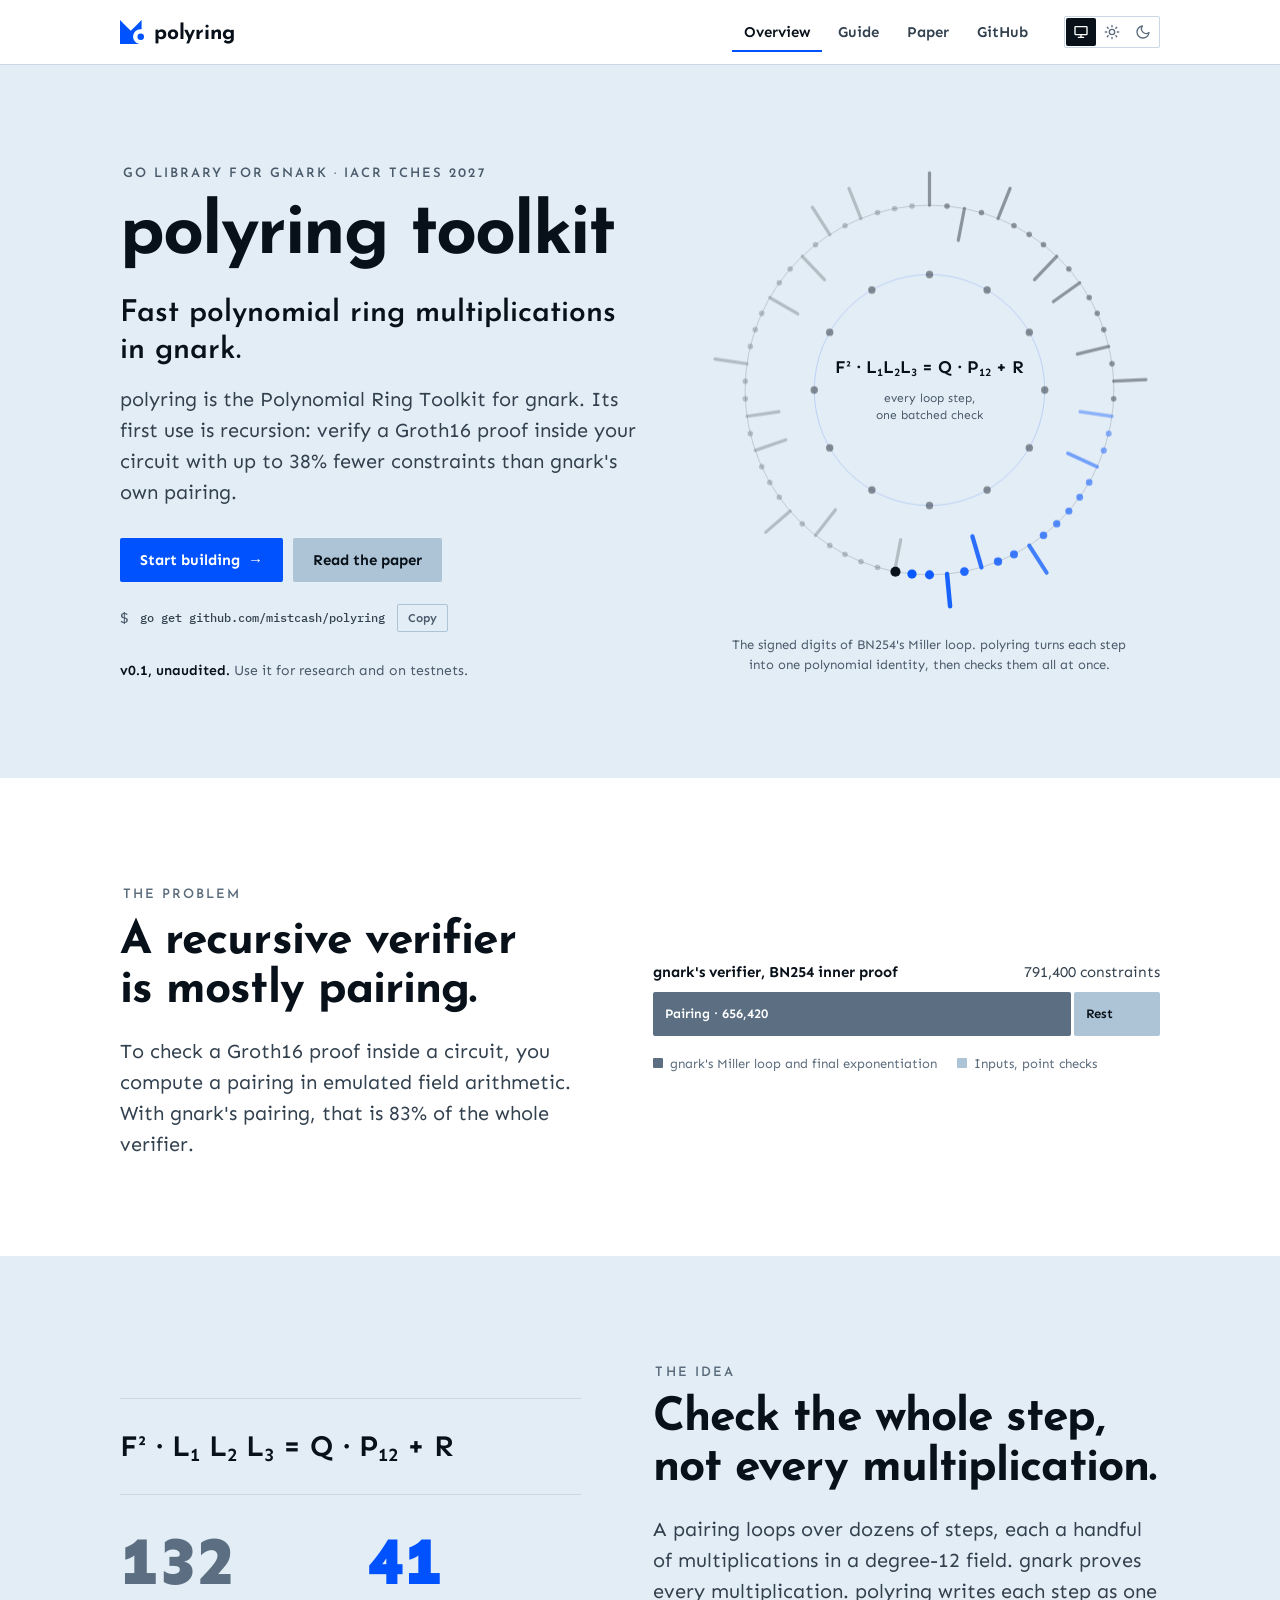
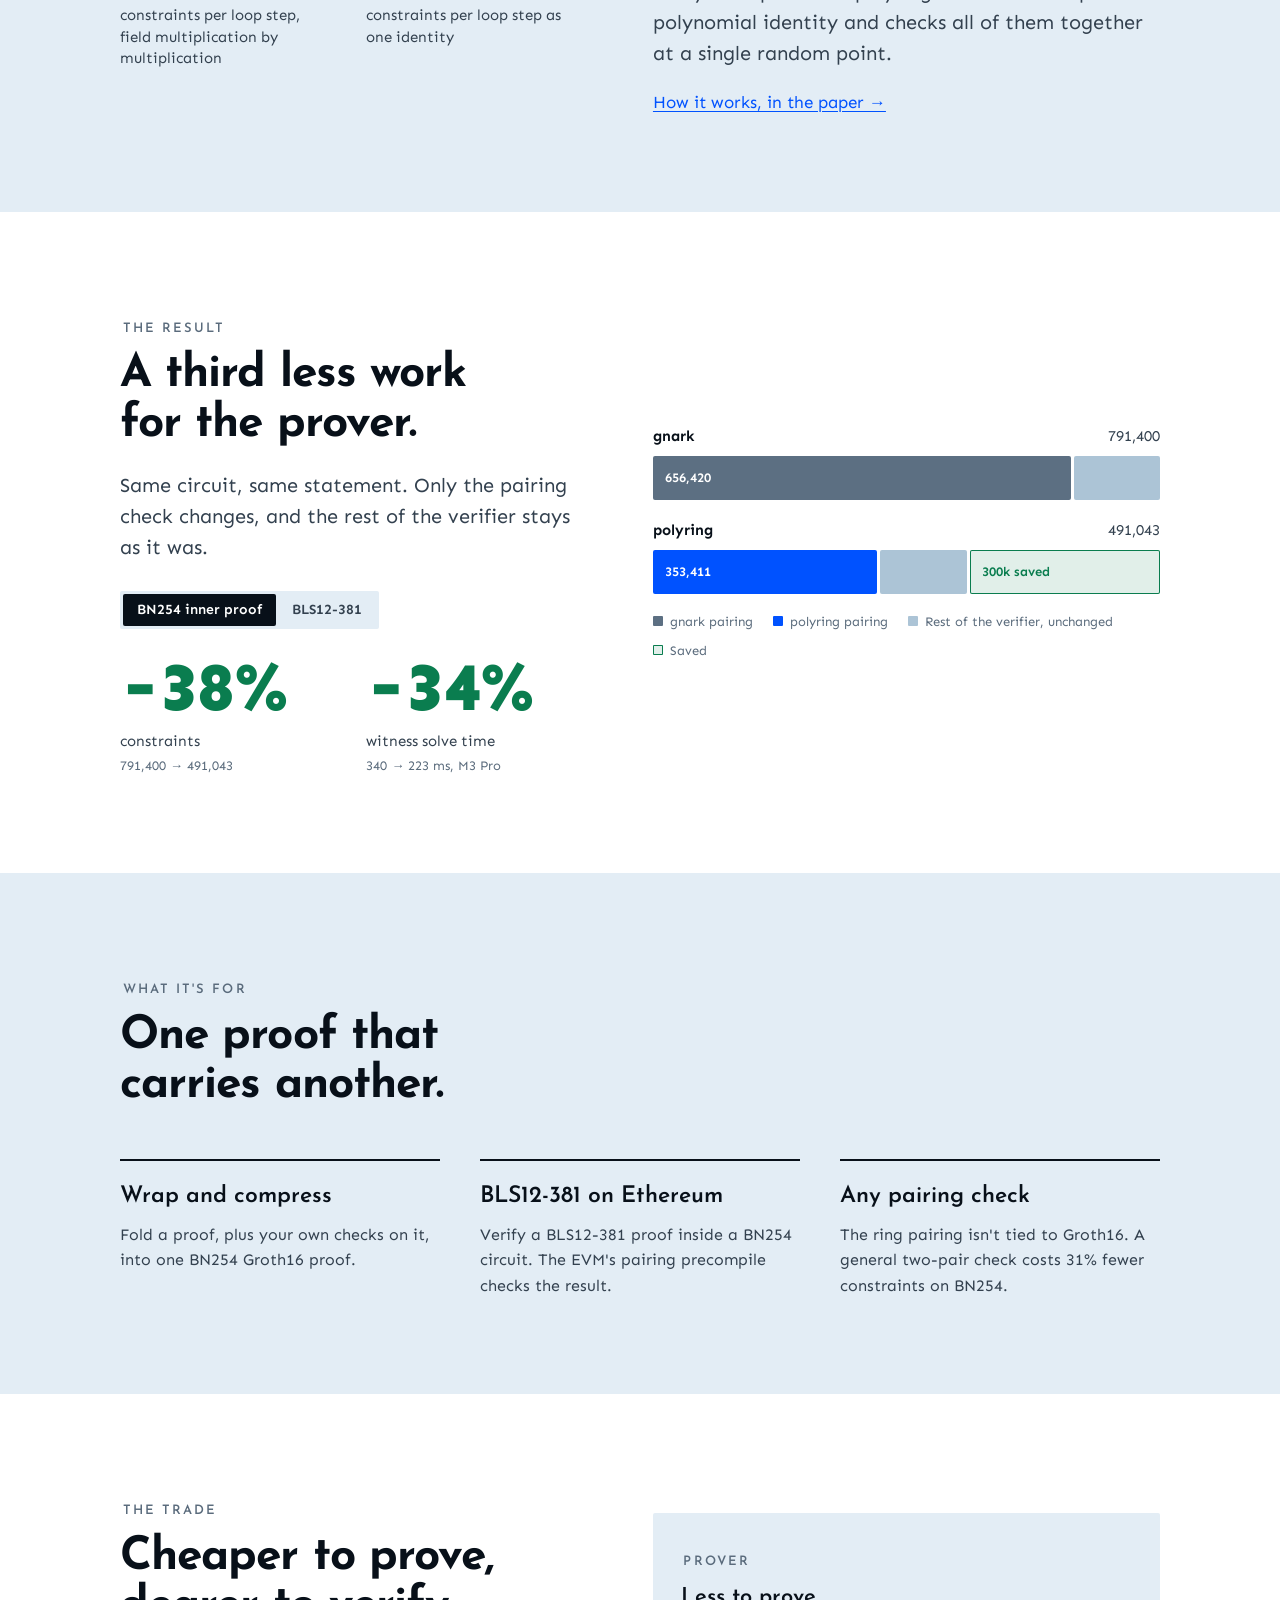
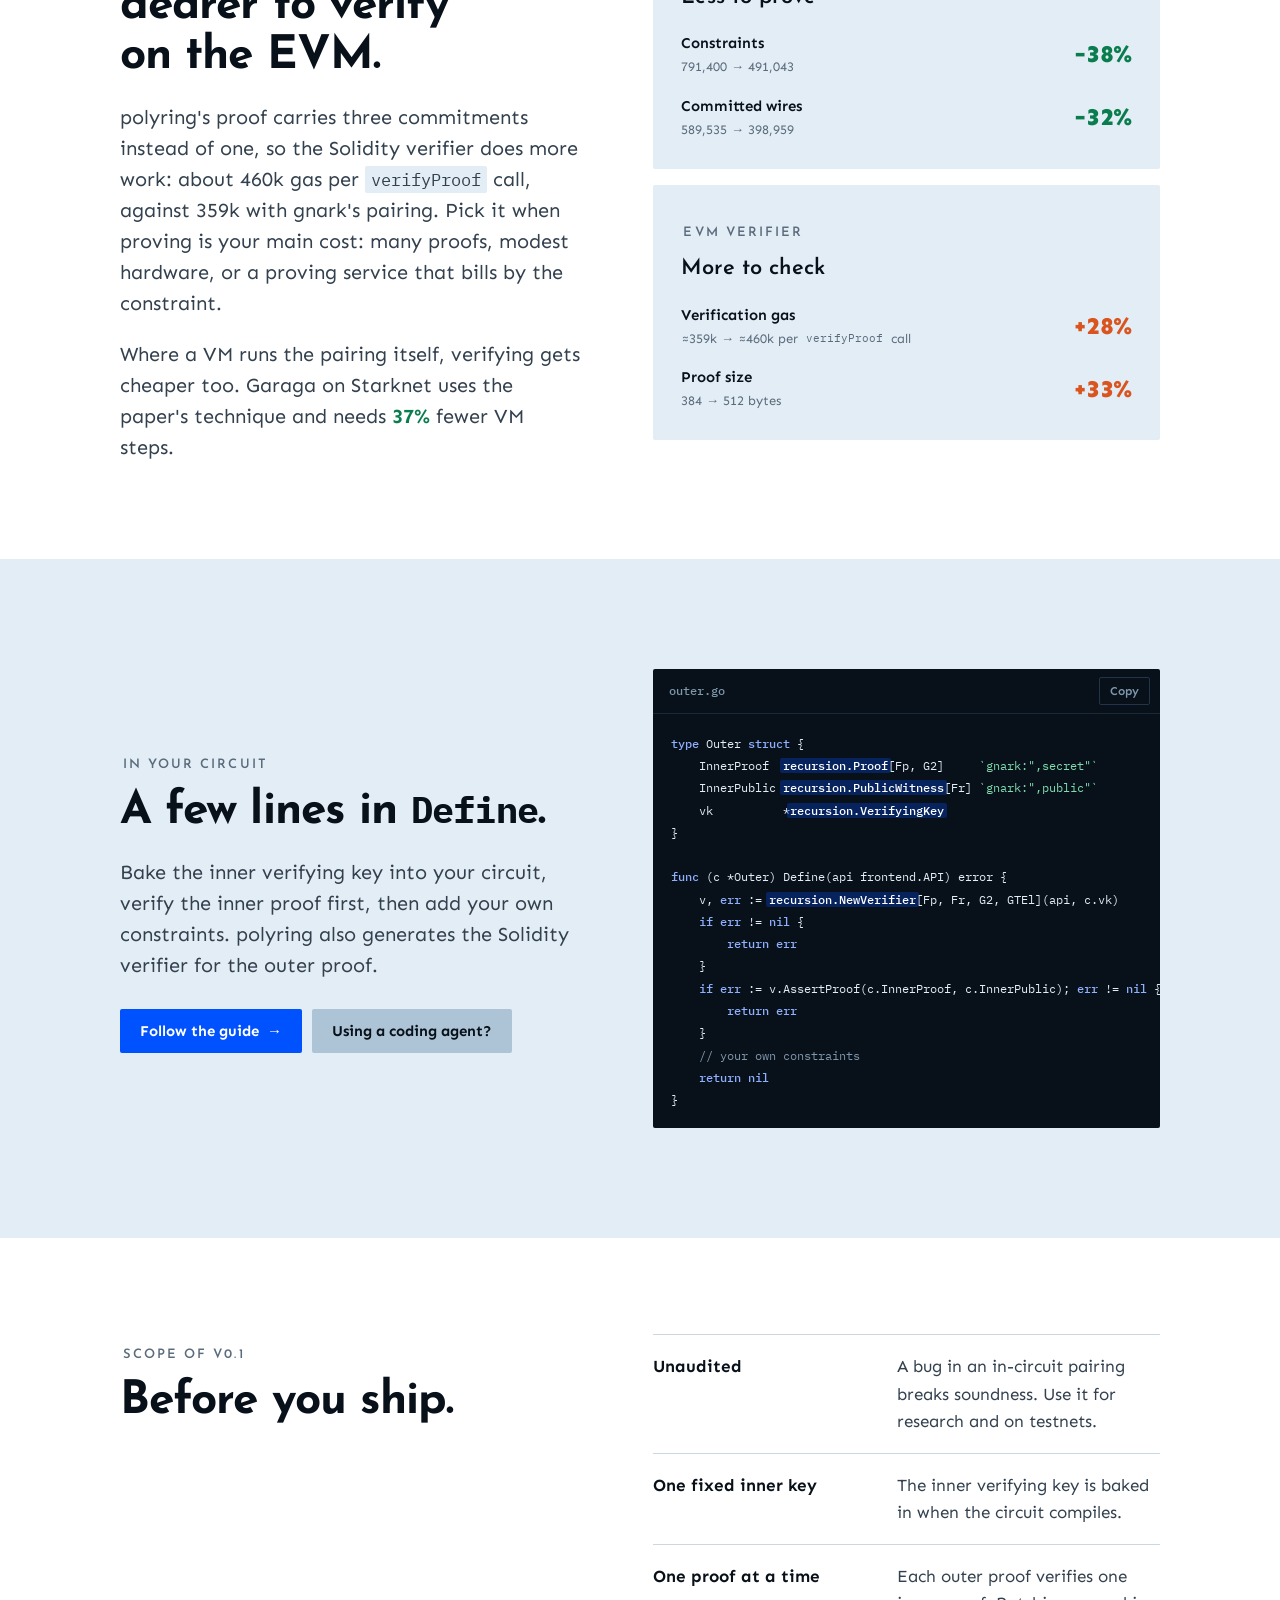
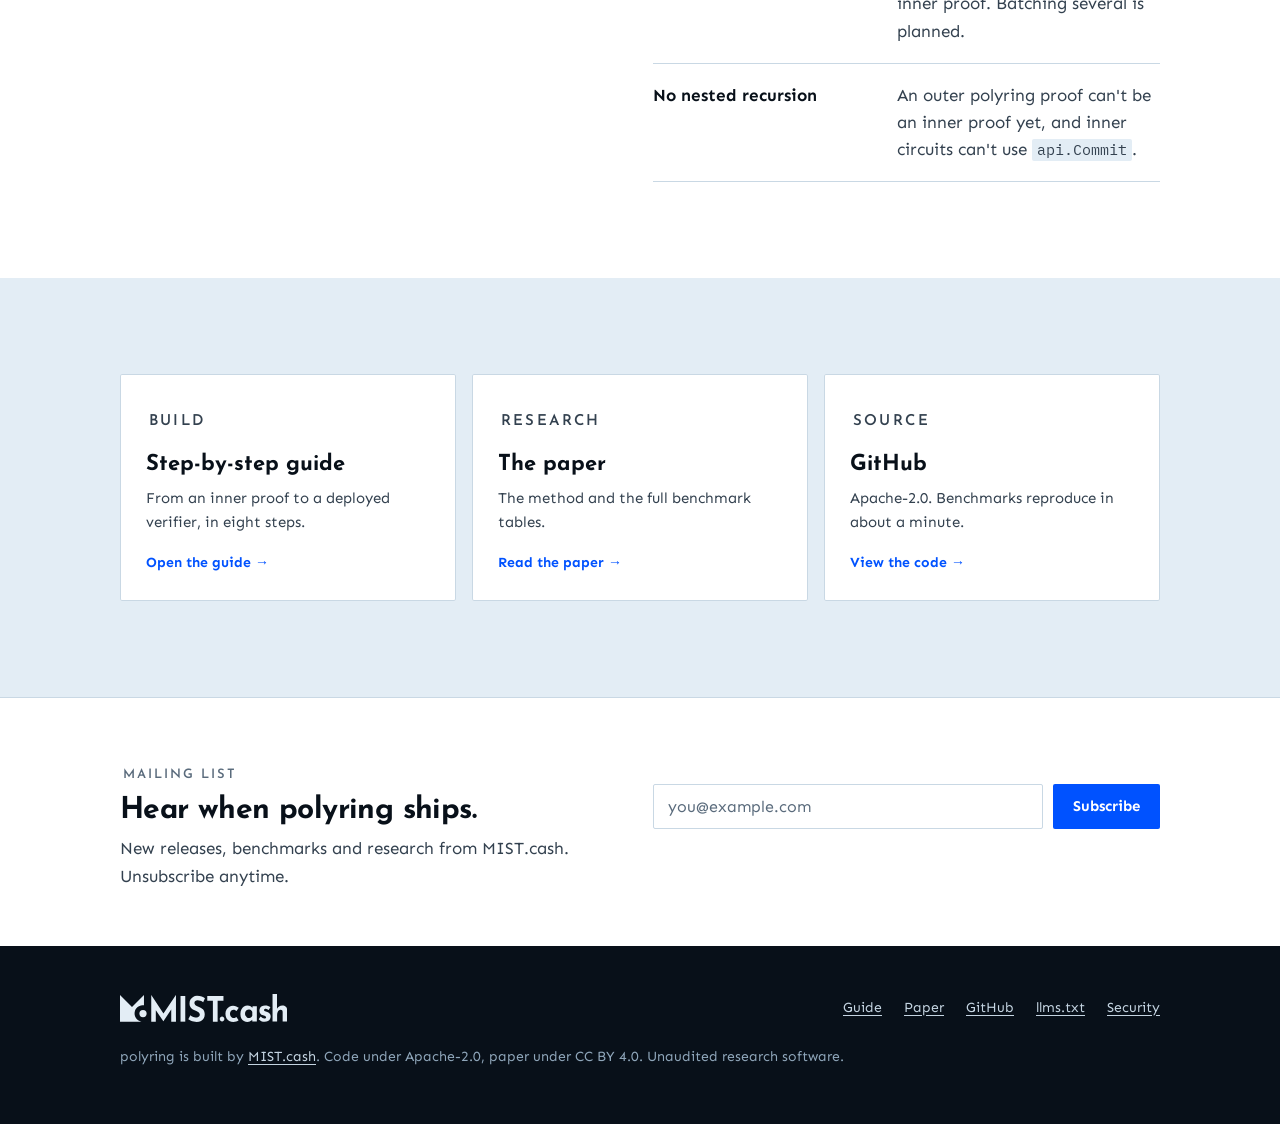
==== docs/index.html @ 0abca054 "docs: add the Loops mailing list signup to the landing page Co-Authored-By: Claude Opus 5.5 <noreply" ====
<!doctype html>
<html lang="en">

<head>
  <meta charset="utf-8">
  <meta name="viewport" content="width=device-width, initial-scale=1">
  <title>polyring toolkit: fast polyring multiplications in gnark</title>
  <meta name="description"
    content="polyring is the Polynomial Ring Toolkit for gnark: fast polyring multiplications, used to verify Groth16 proofs in-circuit with up to 38% fewer constraints.">
  <link rel="canonical" href="https://polyring.mist.cash/">
  <meta name="robots" content="index, follow, max-image-preview:large">
  <meta name="author" content="Shramee Srivastav">
  <meta name="theme-color" content="#ffffff" media="(prefers-color-scheme: light)">
  <meta name="theme-color" content="#081019" media="(prefers-color-scheme: dark)">
  <script>try { var t = localStorage.getItem("polyring-theme"); if (t === "light" || t === "dark") document.documentElement.setAttribute("data-theme", t) } catch (e) { }</script>
  <link rel="icon" href="assets/mist-mark.svg" type="image/svg+xml">

  <meta property="og:type" content="website">
  <meta property="og:site_name" content="polyring by MIST.cash">
  <meta property="og:title" content="polyring toolkit for gnark">
  <meta property="og:description"
    content="The Polynomial Ring Toolkit for gnark: fast polyring multiplications, and Groth16 recursion with up to 38% fewer constraints.">
  <meta property="og:url" content="https://polyring.mist.cash/">
  <meta property="og:image" content="https://polyring.mist.cash/og.png">
  <meta property="og:image:width" content="1200">
  <meta property="og:image:height" content="630">
  <meta property="og:image:alt" content="polyring toolkit: fast polyring multiplications in gnark">
  <meta name="twitter:card" content="summary_large_image">
  <meta name="twitter:title" content="polyring toolkit for gnark">
  <meta name="twitter:description"
    content="The Polynomial Ring Toolkit for gnark: fast polyring multiplications, and Groth16 recursion with up to 38% fewer constraints.">
  <meta name="twitter:image" content="https://polyring.mist.cash/og.png">

  <link rel="alternate" type="text/plain" href="llms.txt" title="Instructions for AI coding agents">
  <link rel="preconnect" href="https://fonts.googleapis.com">
  <link rel="preconnect" href="https://fonts.gstatic.com" crossorigin>
  <link rel="stylesheet"
    href="https://fonts.googleapis.com/css2?family=IBM+Plex+Mono:wght@400;500&family=Josefin+Sans:wght@600;700&family=Sen:wght@400;600;700;800&display=swap">
  <link rel="stylesheet" href="assets/site.css">

  <script type="application/ld+json">
{
  "@context": "https://schema.org",
  "@graph": [
    {
      "@type": "WebSite",
      "@id": "https://polyring.mist.cash/#website",
      "url": "https://polyring.mist.cash/",
      "name": "polyring",
      "description": "polyring is the Polynomial Ring Toolkit for gnark."
    },
    {
      "@type": "SoftwareSourceCode",
      "@id": "https://polyring.mist.cash/#software",
      "name": "polyring",
      "url": "https://polyring.mist.cash/",
      "image": "https://polyring.mist.cash/og.png",
      "description": "Polynomial Ring Toolkit for gnark: fast polynomial ring multiplications, and the Groth16-in-Groth16 recursion built on it. Verify a BN254 or BLS12-381 Groth16 proof inside a BN254 Groth16 circuit with a polynomial-ring pairing check, and on-chain with a multi-commitment Solidity verifier.",
      "codeRepository": "https://github.com/mistcash/polyring",
      "programmingLanguage": "Go",
      "runtimePlatform": "gnark",
      "license": "https://www.apache.org/licenses/LICENSE-2.0",
      "author": { "@type": "Person", "name": "Shramee Srivastav", "affiliation": { "@type": "Organization", "name": "MIST.cash", "url": "https://mist.cash" } },
      "isPartOf": { "@id": "https://polyring.mist.cash/#website" },
      "keywords": ["polynomial ring", "polyring multiplication", "recursive SNARK", "Groth16 recursion", "in-circuit pairing", "BN254", "BLS12-381", "gnark", "Solidity verifier"]
    }
  ]
}
</script>
</head>

<body>
  <svg width="0" height="0" style="position:absolute" aria-hidden="true" focusable="false">
    <symbol id="mist-mark" viewBox="0 0 1080 1080">
      <g transform="translate(0,1080) scale(0.1,-0.1)">
        <path
          d="M0 5402 l0 -5402 4408 1 c4382 1 4406 1 4297 20 -169 29 -408 93 -567 150 -251 90 -577 258 -793 407 -689 478 -1176 1198 -1360 2014 -59 260 -69 368 -70 713 0 345 6 417 56 666 293 1466 1553 2568 3063 2680 146 11 504 7 629 -7 l57 -7 0 2084 0 2084 -2430 -2430 -2430 -2430 -2430 2430 -2430 2430 0 -5403z" />
        <circle cx="9330" cy="3300" r="1460" />
      </g>
    </symbol>
  </svg>
  <a class="skip" href="#main">Skip to content</a>

  <header class="nav">
    <div class="wrap">
      <a class="brand" href="./" aria-label="polyring home"><svg aria-hidden="true" fill="currentColor">
          <use href="#mist-mark" />
        </svg><b>polyring</b></a>
      <nav aria-label="Site">
        <ul>
          <li><a href="./" aria-current="page">Overview</a></li>
          <li><a href="guide.html">Guide</a></li>
          <li><a href="paper.html">Paper</a></li>
          <li><a href="https://github.com/mistcash/polyring">GitHub</a></li>
        </ul>
      </nav>
      <div class="theme" role="group" aria-label="Colour theme">
        <button type="button" data-theme-set="system" aria-pressed="true" aria-label="Match system"
          title="Match system"><svg viewBox="0 0 24 24" fill="none" stroke="currentColor" stroke-width="2"
            stroke-linecap="round" stroke-linejoin="round" aria-hidden="true">
            <rect x="3" y="4" width="18" height="12" rx="1" />
            <path d="M8 20h8M12 16v4" />
          </svg></button>
        <button type="button" data-theme-set="light" aria-pressed="false" aria-label="Light" title="Light"><svg
            viewBox="0 0 24 24" fill="none" stroke="currentColor" stroke-width="2" stroke-linecap="round"
            stroke-linejoin="round" aria-hidden="true">
            <circle cx="12" cy="12" r="4" />
            <path
              d="M12 2v2M12 20v2M4.9 4.9l1.4 1.4M17.7 17.7l1.4 1.4M2 12h2M20 12h2M4.9 19.1l1.4-1.4M17.7 6.3l1.4-1.4" />
          </svg></button>
        <button type="button" data-theme-set="dark" aria-pressed="false" aria-label="Dark" title="Dark"><svg
            viewBox="0 0 24 24" fill="none" stroke="currentColor" stroke-width="2" stroke-linecap="round"
            stroke-linejoin="round" aria-hidden="true">
            <path d="M21 12.8A9 9 0 1 1 11.2 3a7 7 0 0 0 9.8 9.8z" />
          </svg></button>
      </div>
    </div>
  </header>

  <main id="main">

    <div class="hero">
      <div class="wrap">
        <div>
          <span class="eyebrow">Go library for gnark · IACR TCHES 2027</span>
          <h1>polyring toolkit</h1>
          <p class="lead tag">Fast polynomial ring multiplications in gnark.</p>
          <p class="lead">polyring is the Polynomial Ring Toolkit for gnark. Its first use is recursion: verify a
            Groth16 proof inside your circuit with up to 38% fewer constraints than gnark's own pairing.</p>
          <div class="btns">
            <a class="btn primary" href="guide.html">Start building <span class="arr" aria-hidden="true">→</span></a>
            <a class="btn" href="paper.html">Read the paper</a>
          </div>
          <div class="install"><span class="p"
              aria-hidden="true">$</span><code>go get github.com/mistcash/polyring</code><button
              type="button">Copy</button></div>
          <p class="hero-note"><b>v0.1, unaudited.</b> Use it for research and on testnets.</p>
        </div>
        <figure style="margin:0">
          <div class="ring">
            <canvas id="ring" aria-hidden="true"></canvas>
            <div class="core">
              <div class="id">F² · L<sub>1</sub>L<sub>2</sub>L<sub>3</sub> = Q · P<sub>12</sub> + R</div>
              <div class="cap">every loop step,<br>one batched check</div>
            </div>
          </div>
          <figcaption class="ring-cap">The signed digits of BN254's Miller loop. polyring turns each step into one
            polynomial identity, then checks them all at once.</figcaption>
        </figure>
      </div>
    </div>

    <section class="band" aria-labelledby="problem-h">
      <div class="wrap spread">
        <div>
          <span class="eyebrow">The problem</span>
          <h2 id="problem-h">A recursive verifier is mostly pairing.</h2>
          <p class="lead">To check a Groth16 proof inside a circuit, you compute a pairing in emulated field arithmetic.
            With gnark's pairing, that is 83% of the whole verifier.</p>
        </div>
        <div class="meter">
          <div class="row">
            <div class="top"><b>gnark's verifier, BN254 inner proof</b><span>791,400 constraints</span></div>
            <div class="bar"><span class="seg gnark" style="--n:656420;--max:791400">Pairing · 656,420</span><span
                class="seg" style="--n:134980;--max:791400">Rest</span></div>
          </div>
          <div class="key"><span><i class="gnark"></i>gnark's Miller loop and final
              exponentiation</span><span><i></i>Inputs, point checks</span></div>
        </div>
      </div>
    </section>

    <section class="band tint" aria-labelledby="idea-h">
      <div class="wrap spread flip">
        <div>
          <span class="eyebrow">The idea</span>
          <h2 id="idea-h">Check the whole step, not every multiplication.</h2>
          <p class="lead">A pairing loops over dozens of steps, each a handful of multiplications in a degree-12 field.
            gnark proves every multiplication. polyring writes each step as one polynomial identity and checks all of
            them together at a single random point.</p>
          <p style="margin-top:20px"><a href="paper.html#method">How it works, in the paper →</a></p>
        </div>
        <div>
          <div class="eq" role="math" aria-label="F squared times L1 L2 L3 equals Q times P12 plus R">F² · L<sub>1</sub>
            L<sub>2</sub> L<sub>3</sub> = Q · P<sub>12</sub> + R</div>
          <div class="figs" style="margin-top:32px">
            <div class="fig">
              <div class="v gn">132</div>
              <div class="l">constraints per loop step, field multiplication by multiplication</div>
            </div>
            <div class="fig">
              <div class="v cool">41</div>
              <div class="l">constraints per loop step as one identity</div>
            </div>
          </div>
        </div>
      </div>
    </section>

    <section class="band" aria-labelledby="result-h">
      <div class="wrap spread">
        <div id="result" data-show="bn254">
          <span class="eyebrow">The result</span>
          <h2 id="result-h">A third less work for the prover.</h2>
          <p class="lead" style="margin-bottom:28px">Same circuit, same statement. Only the pairing check changes, and
            the rest of the verifier stays as it was.</p>
          <div class="toggle" data-filter="result" role="group" aria-label="Inner proof curve">
            <button type="button" data-value="bn254" aria-pressed="true">BN254 inner proof</button>
            <button type="button" data-value="bls12381" aria-pressed="false">BLS12-381</button>
          </div>
          <div class="figs">
            <div class="fig" data-curve="bn254">
              <div class="v good">−38%</div>
              <div class="l">constraints</div>
              <div class="s">791,400 → 491,043</div>
            </div>
            <div class="fig" data-curve="bn254">
              <div class="v good">−34%</div>
              <div class="l">witness solve time</div>
              <div class="s">340 → 223 ms, M3 Pro</div>
            </div>
            <div class="fig" data-curve="bls12381">
              <div class="v good">−31%</div>
              <div class="l">constraints</div>
              <div class="s">979,700 → 677,317</div>
            </div>
            <div class="fig" data-curve="bls12381">
              <div class="v good">−44%</div>
              <div class="l">witness solve time</div>
              <div class="s">462 → 258 ms, M3 Pro</div>
            </div>
          </div>
        </div>
        <div class="meter" id="result-bars" data-show="bn254">
          <div class="row" data-curve="bn254">
            <div class="top"><b>gnark</b><span>791,400</span></div>
            <div class="bar"><span class="seg gnark" style="--n:656420;--max:791400">656,420</span><span class="seg"
                style="--n:134980;--max:791400"></span></div>
          </div>
          <div class="row" data-curve="bn254">
            <div class="top"><b>polyring</b><span>491,043</span></div>
            <div class="bar"><span class="seg hot" style="--n:353411;--max:791400">353,411</span><span class="seg"
                style="--n:137632;--max:791400"></span><span class="seg ghost" style="--n:300357;--max:791400">300k
                saved</span></div>
          </div>
          <div class="row" data-curve="bls12381">
            <div class="top"><b>gnark</b><span>979,700</span></div>
            <div class="bar"><span class="seg gnark" style="--n:693884;--max:979700">693,884</span><span class="seg"
                style="--n:285816;--max:979700"></span></div>
          </div>
          <div class="row" data-curve="bls12381">
            <div class="top"><b>polyring</b><span>677,317</span></div>
            <div class="bar"><span class="seg hot" style="--n:391451;--max:979700">391,451</span><span class="seg"
                style="--n:285866;--max:979700"></span><span class="seg ghost" style="--n:302383;--max:979700">302k
                saved</span></div>
          </div>
          <div class="key"><span><i class="gnark"></i>gnark pairing</span><span><i class="hot"></i>polyring
              pairing</span><span><i></i>Rest of the verifier, unchanged</span><span><i class="good"></i>Saved</span>
          </div>
        </div>
      </div>
    </section>

    <section class="band tint" aria-labelledby="uses-h">
      <div class="wrap">
        <span class="eyebrow">What it's for</span>
        <h2 id="uses-h">One proof that carries another.</h2>
        <div class="uses">
          <div class="use">
            <h3>Wrap and compress</h3>
            <p>Fold a proof, plus your own checks on it, into one BN254 Groth16 proof.</p>
          </div>
          <div class="use">
            <h3>BLS12-381 on Ethereum</h3>
            <p>Verify a BLS12-381 proof inside a BN254 circuit. The EVM's pairing precompile checks the result.</p>
          </div>
          <div class="use">
            <h3>Any pairing check</h3>
            <p>The ring pairing isn't tied to Groth16. A general two-pair check costs 31% fewer constraints on BN254.
            </p>
          </div>
        </div>
      </div>
    </section>

    <section class="band" aria-labelledby="trade-h">
      <div class="wrap spread">
        <div>
          <span class="eyebrow">The trade</span>
          <h2 id="trade-h">Cheaper to prove, dearer to verify on the EVM.</h2>
          <p class="lead">polyring's proof carries three commitments instead of one, so the Solidity verifier does more
            work: about 460k gas per <code>verifyProof</code> call, against 359k with gnark's pairing. Pick it when
            proving is your main cost: many proofs, modest hardware, or a proving service that bills by the constraint.
          </p>
          <p class="lead">Where a VM runs the pairing itself, verifying gets cheaper too. Garaga on Starknet uses the
            paper's technique and needs <strong style="color:var(--good)">37%</strong> fewer VM steps.</p>
        </div>
        <div class="trade">
          <div>
            <span class="eyebrow">Prover</span>
            <h3>Less to prove</h3>
            <dl>
              <dt>Constraints<small>791,400 → 491,043</small></dt>
              <dd class="good">−38%</dd>
              <dt>Committed wires<small>589,535 → 398,959</small></dt>
              <dd class="good">−32%</dd>
            </dl>
          </div>
          <div>
            <span class="eyebrow">EVM verifier</span>
            <h3>More to check</h3>
            <dl>
              <dt>Verification gas<small>≈359k → ≈460k per <code>verifyProof</code> call</small></dt>
              <dd class="bad">+28%</dd>
              <dt>Proof size<small>384 → 512 bytes</small></dt>
              <dd class="bad">+33%</dd>
            </dl>
          </div>
        </div>
      </div>
    </section>

    <section class="band tint" aria-labelledby="code-h">
      <div class="wrap spread">
        <div>
          <span class="eyebrow">In your circuit</span>
          <h2 id="code-h">A few lines in <code style="font-size:.8em;background:none;padding:0">Define</code>.</h2>
          <p class="lead">Bake the inner verifying key into your circuit, verify the inner proof first, then add your
            own constraints. polyring also generates the Solidity verifier for the outer proof.</p>
          <div class="btns" style="margin-top:28px"><a class="btn primary" href="guide.html">Follow the guide <span
                class="arr" aria-hidden="true">→</span></a><a class="btn" href="guide.html#agents">Using a coding
              agent?</a></div>
        </div>
        <div class="code">
          <div class="code-head"><span>outer.go</span><button class="copy" type="button">Copy</button></div>
          <pre><code class="lang-go">type Outer struct {
	InnerProof  recursion.Proof[Fp, G2]     `gnark:",secret"`
	InnerPublic recursion.PublicWitness[Fr] `gnark:",public"`
	vk          *recursion.VerifyingKey
}

func (c *Outer) Define(api frontend.API) error {
	v, err := recursion.NewVerifier[Fp, Fr, G2, GTEl](api, c.vk)
	if err != nil {
		return err
	}
	if err := v.AssertProof(c.InnerProof, c.InnerPublic); err != nil {
		return err
	}
	// your own constraints
	return nil
}</code></pre>
        </div>
      </div>
    </section>

    <section class="band" aria-labelledby="limits-h">
      <div class="wrap spread" style="align-items:start">
        <div>
          <span class="eyebrow">Scope of v0.1</span>
          <h2 id="limits-h">Before you ship.</h2>
        </div>
        <ul class="limits">
          <li><b>Unaudited</b><span>A bug in an in-circuit pairing breaks soundness. Use it for research and on
              testnets.</span></li>
          <li><b>One fixed inner key</b><span>The inner verifying key is baked in when the circuit compiles.</span></li>
          <li><b>One proof at a time</b><span>Each outer proof verifies one inner proof. Batching several is
              planned.</span></li>
          <li><b>No nested recursion</b><span>An outer polyring proof can't be an inner proof yet, and inner circuits
              can't use <code>api.Commit</code>.</span></li>
        </ul>
      </div>
    </section>

    <section class="band tint" aria-label="Next">
      <div class="wrap next">
        <a href="guide.html"><span class="eyebrow">Build</span><b>Step-by-step guide</b><span>From an inner proof to a
            deployed verifier, in eight steps.</span><span class="go">Open the guide →</span></a>
        <a href="paper.html"><span class="eyebrow">Research</span><b>The paper</b><span>The method and the full
            benchmark tables.</span><span class="go">Read the paper →</span></a>
        <a href="https://github.com/mistcash/polyring"><span class="eyebrow">Source</span><b>GitHub</b><span>Apache-2.0.
            Benchmarks reproduce in about a minute.</span><span class="go">View the code →</span></a>
      </div>
    </section>

    <section class="subscribe" aria-labelledby="subscribe-h">
      <div class="wrap">
        <div>
          <span class="eyebrow">Mailing list</span>
          <h2 id="subscribe-h">Hear when polyring ships.</h2>
          <p>New releases, benchmarks and research from MIST.cash. Unsubscribe anytime.</p>
        </div>
        <form class="signup" action="https://app.loops.so/api/newsletter-form/cmvi3csae08eb0j2fa2j1r12o" method="post">
          <label class="sr-only" for="signup-email">Email address</label>
          <div class="row">
            <input id="signup-email" type="email" name="email" required autocomplete="email" placeholder="you@example.com">
            <button class="btn primary" type="submit">Subscribe</button>
          </div>
          <p class="msg" role="status" aria-live="polite"></p>
        </form>
      </div>
    </section>

  </main>

  <footer>
    <div class="wrap">
      <a class="wordmark" href="https://mist.cash" aria-label="MIST.cash"><svg viewBox="0 0 2013 337"
          fill="currentColor" role="img" aria-hidden="true" focusable="false"
          style="fill-rule:evenodd;clip-rule:evenodd;stroke-linejoin:round;stroke-miterlimit:2">
          <g transform="matrix(1,0,0,1,-196.98683,-3032.414131)">
            <g id="Logo-MIST.cash" transform="matrix(1.174313,0,0,1.174313,-595.156102,2944.033861)">
              <g id="Logo" transform="matrix(0.060667,0,0,0.060667,811.058403,222.609261)">
                <g transform="matrix(1,0,0,1,-2250,-2250)">
                  <g>
                    <g transform="matrix(0.416667,0,0,-0.416667,0,4500)">
                      <path
                        d="M0,10805L0,0L4408,1C8790,2 8814,2 8705,21C8536,50 8297,114 8138,171C7887,261 7561,429 7345,578C6656,1056 6169,1776 5985,2592C5926,2852 5916,2960 5915,3305C5915,3650 5921,3722 5971,3971C6264,5437 7524,6539 9034,6651C9180,6662 9538,6658 9663,6644L9720,6637L9720,10805L4860,5945L0,10805Z"
                        style="fill-rule:nonzero;" />
                      <circle cx="9330" cy="3300" r="1460" />
                    </g>
                  </g>
                </g>
              </g>
              <g id="MIST.cash" transform="matrix(1.124899,0,0,1.124899,-112.328441,-1673.290746)">
                <g transform="matrix(0.990666,0,0,1.058601,1603.697451,1804.978529)">
                  <g transform="matrix(300,0,0,300,0,0)">
                    <path
                      d="M0.015,-0.072C0.015,-0.093 0.023,-0.11 0.037,-0.124C0.052,-0.138 0.069,-0.145 0.087,-0.145C0.104,-0.145 0.12,-0.138 0.135,-0.124C0.149,-0.11 0.157,-0.093 0.157,-0.072C0.157,-0.05 0.149,-0.033 0.135,-0.019C0.12,-0.006 0.104,-0 0.087,-0C0.069,-0 0.052,-0.006 0.037,-0.019C0.023,-0.033 0.015,-0.05 0.015,-0.072Z"
                      style="fill-rule:nonzero;" />
                  </g>
                  <g transform="matrix(300,0,0,300,45.6,0)">
                    <path
                      d="M0.443,-0.039C0.424,-0.024 0.4,-0.011 0.37,-0.002C0.341,0.007 0.313,0.012 0.285,0.012C0.235,0.012 0.192,0.003 0.154,-0.015C0.118,-0.034 0.089,-0.06 0.069,-0.095C0.048,-0.129 0.038,-0.17 0.038,-0.219C0.038,-0.268 0.049,-0.309 0.071,-0.344C0.093,-0.378 0.122,-0.404 0.158,-0.422C0.193,-0.44 0.231,-0.449 0.27,-0.449C0.309,-0.449 0.343,-0.444 0.372,-0.433C0.402,-0.422 0.426,-0.408 0.447,-0.391L0.379,-0.301C0.37,-0.308 0.357,-0.316 0.341,-0.324C0.324,-0.331 0.305,-0.335 0.283,-0.335C0.264,-0.335 0.246,-0.33 0.23,-0.32C0.214,-0.31 0.201,-0.296 0.192,-0.279C0.183,-0.262 0.178,-0.242 0.178,-0.219C0.178,-0.198 0.183,-0.178 0.193,-0.16C0.203,-0.142 0.217,-0.128 0.235,-0.118C0.252,-0.107 0.273,-0.102 0.297,-0.102C0.312,-0.102 0.327,-0.104 0.34,-0.108C0.353,-0.113 0.364,-0.119 0.373,-0.127L0.443,-0.039Z"
                      style="fill-rule:nonzero;" />
                  </g>
                  <g transform="matrix(300,0,0,300,183.3,0)">
                    <path
                      d="M0.256,0.012C0.215,0.012 0.178,0.004 0.145,-0.013C0.113,-0.029 0.086,-0.054 0.067,-0.088C0.048,-0.122 0.038,-0.165 0.038,-0.218C0.038,-0.267 0.048,-0.31 0.068,-0.346C0.088,-0.382 0.114,-0.41 0.147,-0.429C0.18,-0.449 0.214,-0.459 0.251,-0.459C0.294,-0.459 0.327,-0.452 0.35,-0.438C0.372,-0.423 0.39,-0.407 0.405,-0.39L0.399,-0.373L0.412,-0.437L0.542,-0.437L0.542,-0L0.402,-0L0.402,-0.095L0.413,-0.065C0.412,-0.065 0.408,-0.061 0.401,-0.053C0.394,-0.046 0.385,-0.037 0.371,-0.026C0.358,-0.016 0.342,-0.007 0.324,0.001C0.304,0.008 0.282,0.012 0.256,0.012ZM0.296,-0.102C0.313,-0.102 0.328,-0.104 0.341,-0.11C0.354,-0.115 0.366,-0.122 0.376,-0.132C0.386,-0.141 0.395,-0.153 0.402,-0.168L0.402,-0.275C0.397,-0.29 0.389,-0.302 0.378,-0.312C0.367,-0.323 0.355,-0.331 0.34,-0.337C0.325,-0.342 0.309,-0.345 0.291,-0.345C0.271,-0.345 0.253,-0.34 0.236,-0.33C0.218,-0.319 0.205,-0.305 0.195,-0.287C0.185,-0.269 0.18,-0.248 0.18,-0.225C0.18,-0.202 0.185,-0.181 0.196,-0.162C0.207,-0.143 0.221,-0.129 0.239,-0.118C0.256,-0.107 0.275,-0.102 0.296,-0.102Z"
                      style="fill-rule:nonzero;" />
                  </g>
                  <g transform="matrix(300,0,0,300,352.5,0)">
                    <path
                      d="M0.214,0.009C0.178,0.009 0.144,0.003 0.114,-0.01C0.083,-0.023 0.056,-0.04 0.035,-0.063L0.093,-0.14C0.114,-0.121 0.134,-0.107 0.152,-0.099C0.171,-0.09 0.187,-0.086 0.202,-0.086C0.213,-0.086 0.224,-0.087 0.233,-0.089C0.242,-0.092 0.249,-0.095 0.254,-0.101C0.259,-0.105 0.262,-0.112 0.262,-0.12C0.262,-0.131 0.258,-0.14 0.248,-0.147C0.24,-0.154 0.228,-0.159 0.214,-0.164C0.2,-0.168 0.185,-0.172 0.169,-0.177C0.129,-0.19 0.1,-0.208 0.083,-0.233C0.065,-0.257 0.056,-0.283 0.056,-0.312C0.056,-0.334 0.062,-0.356 0.073,-0.379C0.085,-0.401 0.104,-0.42 0.13,-0.434C0.155,-0.45 0.188,-0.457 0.229,-0.457C0.266,-0.457 0.297,-0.453 0.322,-0.446C0.347,-0.439 0.371,-0.427 0.394,-0.41L0.341,-0.328C0.328,-0.338 0.314,-0.347 0.298,-0.353C0.283,-0.36 0.268,-0.364 0.255,-0.365C0.243,-0.366 0.233,-0.364 0.225,-0.361C0.216,-0.358 0.21,-0.353 0.205,-0.348C0.2,-0.343 0.198,-0.337 0.198,-0.331C0.197,-0.318 0.202,-0.308 0.212,-0.301C0.223,-0.294 0.236,-0.288 0.252,-0.284C0.268,-0.28 0.284,-0.275 0.299,-0.27C0.32,-0.263 0.339,-0.254 0.354,-0.243C0.369,-0.232 0.381,-0.218 0.39,-0.203C0.398,-0.187 0.402,-0.168 0.402,-0.146C0.402,-0.119 0.395,-0.094 0.382,-0.071C0.368,-0.047 0.347,-0.028 0.32,-0.013C0.292,0.002 0.257,0.009 0.214,0.009Z"
                      style="fill-rule:nonzero;" />
                  </g>
                  <g transform="matrix(300,0,0,300,468.6,0)">
                    <path
                      d="M0.072,-0L0.072,-0.789L0.209,-0.789L0.209,-0.349L0.208,-0.366C0.223,-0.393 0.245,-0.416 0.273,-0.432C0.301,-0.45 0.335,-0.458 0.376,-0.458C0.417,-0.458 0.452,-0.446 0.48,-0.421C0.507,-0.397 0.521,-0.366 0.522,-0.327L0.522,-0L0.382,-0L0.382,-0.275C0.381,-0.294 0.376,-0.31 0.366,-0.322C0.357,-0.333 0.341,-0.339 0.318,-0.339C0.297,-0.339 0.278,-0.332 0.262,-0.318C0.246,-0.304 0.234,-0.285 0.225,-0.261C0.216,-0.237 0.212,-0.209 0.212,-0.178L0.212,-0L0.072,-0Z"
                      style="fill-rule:nonzero;" />
                  </g>
                </g>
                <g transform="matrix(0.990666,0,0,1.058601,1222.786476,1806.30178)">
                  <g transform="matrix(300,0,0,300,0,0)">
                    <rect x="0.095" y="-0.736" width="0.145" height="0.736" style="fill-rule:nonzero;" />
                  </g>
                  <g transform="matrix(300,0,0,300,90.3,0)">
                    <path
                      d="M0.488,-0.558C0.46,-0.573 0.431,-0.586 0.403,-0.596C0.373,-0.606 0.346,-0.611 0.321,-0.611C0.29,-0.611 0.265,-0.605 0.247,-0.592C0.229,-0.579 0.22,-0.56 0.22,-0.535C0.22,-0.518 0.227,-0.502 0.24,-0.488C0.254,-0.475 0.272,-0.463 0.293,-0.452C0.315,-0.441 0.338,-0.432 0.361,-0.423C0.382,-0.415 0.404,-0.406 0.424,-0.395C0.446,-0.384 0.464,-0.37 0.481,-0.353C0.498,-0.337 0.511,-0.317 0.521,-0.292C0.531,-0.268 0.536,-0.238 0.536,-0.203C0.536,-0.166 0.526,-0.131 0.507,-0.099C0.488,-0.067 0.459,-0.041 0.422,-0.022C0.385,-0.002 0.339,0.008 0.284,0.008C0.256,0.008 0.228,0.005 0.199,-0.001C0.169,-0.006 0.141,-0.015 0.113,-0.026C0.085,-0.038 0.058,-0.053 0.032,-0.071L0.096,-0.184C0.113,-0.171 0.132,-0.16 0.152,-0.15C0.173,-0.141 0.193,-0.133 0.214,-0.128C0.235,-0.123 0.254,-0.12 0.271,-0.12C0.288,-0.12 0.306,-0.122 0.324,-0.128C0.341,-0.133 0.356,-0.141 0.367,-0.153C0.379,-0.165 0.385,-0.182 0.385,-0.203C0.385,-0.218 0.38,-0.231 0.37,-0.243C0.361,-0.255 0.348,-0.266 0.332,-0.276C0.315,-0.286 0.297,-0.295 0.278,-0.302C0.255,-0.311 0.232,-0.321 0.208,-0.332C0.184,-0.343 0.162,-0.357 0.141,-0.373C0.12,-0.39 0.102,-0.41 0.089,-0.434C0.076,-0.459 0.07,-0.489 0.07,-0.524C0.07,-0.567 0.08,-0.604 0.099,-0.635C0.118,-0.666 0.144,-0.691 0.179,-0.71C0.214,-0.728 0.254,-0.738 0.299,-0.74C0.358,-0.74 0.407,-0.733 0.444,-0.719C0.48,-0.705 0.514,-0.688 0.543,-0.669L0.488,-0.558Z"
                      style="fill-rule:nonzero;" />
                  </g>
                  <g transform="matrix(300,0,0,300,261,0)">
                    <path
                      d="M0.045,-0.736L0.541,-0.736L0.541,-0.596L0.362,-0.596L0.362,-0L0.217,-0L0.217,-0.596L0.045,-0.596L0.045,-0.736Z"
                      style="fill-rule:nonzero;" />
                  </g>
                </g>
                <g transform="matrix(0.990666,0,0,1.058601,51.176081,1148.831732)">
                  <g transform="matrix(300,0,0,300,913.294576,621.108915)">
                    <path
                      d="M0.095,-0L0.095,-0.766L0.096,-0.766L0.505,-0.186L0.443,-0.2L0.851,-0.766L0.853,-0.766L0.853,-0L0.708,-0L0.708,-0.439L0.717,-0.364L0.468,-0.01L0.466,-0.01L0.21,-0.364L0.235,-0.433L0.235,-0L0.095,-0Z"
                      style="fill-rule:nonzero;" />
                  </g>
                  <g transform="matrix(300,0,0,300,1197.694576,621.108915)"></g>
                </g>
              </g>
            </g>
          </g>
        </svg></a>
      <nav aria-label="Footer">
        <a href="guide.html">Guide</a>
        <a href="paper.html">Paper</a>
        <a href="https://github.com/mistcash/polyring">GitHub</a>
        <a href="llms.txt">llms.txt</a>
        <a href="https://github.com/mistcash/polyring/security">Security</a>
      </nav>
      <p>polyring is built by <a href="https://mist.cash">MIST.cash</a>. Code under Apache-2.0, paper under CC BY 4.0.
        Unaudited research software.</p>
    </div>
  </footer>

  <script src="assets/site.js" defer></script>
</body>

</html>
---- docs/assets/site.css ----
/* polyring site. MIST design system: Baby Blue / white / Misty Blue /
   Electric Cobalt / Ink, Josefin Sans headings, Sen text, 2px radius, flat.
   Layout: full-bleed bands (ink hero, white and baby-blue story bands) over a
   1120px column; each story band is a two-column spread, words left, proof right. */

:root {
  color-scheme: light;
  --bg: #ffffff;
  --band: #e3edf5;
  /* Baby Blue */
  --surface: #ffffff;
  --line: #c9d8e4;
  --ink: #081019;
  --ink-2: #33414f;
  --muted: #5a6b7c;
  --link: #0052ff;
  --secondary: #acc4d6;
  /* Misty Blue */
  --secondary-label: #081019;
  --code-bg: #081019;
  --code-ink: #e3edf5;
  --code-muted: #7f97ac;
  --code-str: #9db8ff;
  --mark: #0052ff;
  /* Electric Cobalt */
  --mark-base: #acc4d6;
  --mark-warm: #d9541e;
  /* costs */
  --good: #0a7d4f;
  /* savings */
  --gnark: #5c6f82;
  /* gnark baseline */
  --track: #eef3f8;
  /* hero */
  --hero: #e3edf5;
  --hero-head: #081019;
  --hero-lead: #33414f;
  --hero-muted: #4a5a6b;
  --hero-line: #acc4d6;
  --hero-btn: #acc4d6;
  --hero-btn-label: #081019;
  --hero-good: #0a7d4f;
  --hero-link: #0052ff;
  --ring-base: 8, 16, 25;
  --ring-glow: 0, 82, 255;
  --ring-head: #081019;
  /* footer */
  --foot: #081019;
  --radius: 2px;
  --display: "Josefin Sans", Futura, "Century Gothic", ui-sans-serif, sans-serif;
  --text: "Sen", ui-sans-serif, -apple-system, "Segoe UI", Helvetica, Arial, sans-serif;
  --mono: "IBM Plex Mono", ui-monospace, "SF Mono", Menlo, Consolas, monospace;
  --wrap: 1120px;
}

@media (prefers-color-scheme: dark) {
  :root:not([data-theme="light"]) {
    color-scheme: dark;
    --bg: #081019;
    --band: #0c1722;
    --surface: #0e1824;
    --line: #1e3044;
    --ink: #e3edf5;
    --ink-2: #c4d4e1;
    --muted: #8fa6ba;
    --link: #9db8ff;
    --code-bg: #050b12;
    --mark: #5c8bff;
    --mark-base: #34495e;
    --mark-warm: #e2622a;
    --good: #4fd69c;
    --gnark: #5b7389;
    --track: #13202e;
    --hero: #050b12;
    --hero-head: #ffffff;
    --hero-lead: #c4d4e1;
    --hero-muted: #8fa6ba;
    --hero-line: #22344a;
    --hero-btn: #22344a;
    --hero-btn-label: #e3edf5;
    --hero-good: #5ee0a6;
    --hero-link: #9db8ff;
    --ring-base: 172, 196, 214;
    --ring-glow: 92, 139, 255;
    --ring-head: #ffffff;
    --foot: #050b12;
  }
}

:root[data-theme="dark"] {
  color-scheme: dark;
  --bg: #081019;
  --band: #0c1722;
  --surface: #0e1824;
  --line: #1e3044;
  --ink: #e3edf5;
  --ink-2: #c4d4e1;
  --muted: #8fa6ba;
  --link: #9db8ff;
  --code-bg: #050b12;
  --mark: #5c8bff;
  --mark-base: #34495e;
  --mark-warm: #e2622a;
  --good: #4fd69c;
  --gnark: #5b7389;
  --track: #13202e;
  --hero: #050b12;
  --hero-head: #ffffff;
  --hero-lead: #c4d4e1;
  --hero-muted: #8fa6ba;
  --hero-line: #22344a;
  --hero-btn: #22344a;
  --hero-btn-label: #e3edf5;
  --hero-good: #5ee0a6;
  --hero-link: #9db8ff;
  --ring-base: 172, 196, 214;
  --ring-glow: 92, 139, 255;
  --ring-head: #ffffff;
  --foot: #050b12;
}

*,
*::before,
*::after {
  box-sizing: border-box;
}

html {
  scroll-behavior: smooth;
  scroll-padding-top: 76px;
  -webkit-text-size-adjust: 100%;
}

@media (prefers-reduced-motion: reduce) {
  html {
    scroll-behavior: auto;
  }
}

body {
  margin: 0;
  background: var(--bg);
  color: var(--ink);
  font: 400 17px/1.6 var(--text);
  overflow-wrap: break-word;
}

a {
  color: var(--link);
  text-underline-offset: 3px;
}

a:hover {
  text-decoration-thickness: 2px;
}

:focus-visible {
  outline: 2px solid var(--link);
  outline-offset: 2px;
}

h1,
h2,
h3,
.eyebrow {
  font-family: var(--display);
  color: var(--ink);
  margin: 0;
  text-wrap: balance;
}

h1 {
  font-weight: 700;
  font-size: clamp(34px, 6vw, 72px);
  line-height: 1.02;
  letter-spacing: -0.025em;
}

h2 {
  font-weight: 700;
  font-size: clamp(26px, 4vw, 46px);
  line-height: 1.08;
  letter-spacing: -0.02em;
}

h3 {
  font-weight: 600;
  font-size: 21px;
  line-height: 1.25;
}

/* Josefin's numerals are old-style; figures stay in Sen, even in headings */
.num {
  font-family: var(--text);
  font-weight: 800;
  letter-spacing: -0.03em;
}

.eyebrow {
  display: block;
  font-size: 13px;
  line-height: 1.2;
  font-weight: 600;
  letter-spacing: 0.16em;
  text-transform: uppercase;
  color: var(--muted);
  margin: 0.8rem 0.16rem;
}

p {
  margin: 0 0 1em;
}

p:last-child {
  margin-bottom: 0;
}

sup,
sub {
  line-height: 0;
}

.lead {
  font-size: 20px;
  line-height: 1.55;
  color: var(--ink-2);
  max-width: 58ch;
}

.small {
  font-size: 14px;
  line-height: 1.5;
  color: var(--muted);
}

code,
pre {
  font-family: var(--mono);
  font-size: 0.86em;
}

:not(pre)>code {
  background: var(--band);
  border-radius: var(--radius);
  padding: 0.1em 0.35em;
  overflow-wrap: anywhere;
}

.wrap {
  max-width: var(--wrap);
  margin: 0 auto;
  padding-left: max(20px, env(safe-area-inset-left, 0px));
  padding-right: max(20px, env(safe-area-inset-right, 0px));
}

@media (min-width: 760px) {
  .wrap {
    padding-left: 40px;
    padding-right: 40px;
  }
}

.skip {
  position: absolute;
  left: -9999px;
  top: 8px;
}

.skip:focus {
  left: 16px;
  z-index: 100;
  background: var(--surface);
  padding: 8px 12px;
}

/* ---------- nav ---------- */
.nav {
  position: sticky;
  top: 0;
  z-index: 50;
  background: color-mix(in srgb, var(--bg) 88%, transparent);
  backdrop-filter: saturate(1.4) blur(10px);
  border-bottom: 1px solid var(--line);
}

.nav .wrap {
  display: flex;
  align-items: center;
  gap: 24px;
  height: 64px;
}

.brand {
  display: flex;
  align-items: center;
  gap: 10px;
  text-decoration: none;
  color: var(--ink);
  flex: none;
}

.brand svg {
  width: 24px;
  height: 24px;
  color: var(--mark);
}

.brand b {
  font-family: var(--display);
  font-weight: 700;
  font-size: 21px;
  letter-spacing: -0.01em;
  padding-top: 3px;
}

.nav nav {
  margin-left: auto;
  min-width: 0;
}

.nav ul {
  display: flex;
  gap: 4px;
  list-style: none;
  margin: 0;
  padding: 0;
}

.nav li a {
  display: block;
  padding: 8px 12px;
  border-radius: var(--radius);
  color: var(--ink-2);
  text-decoration: none;
  font-size: 15px;
  font-weight: 600;
}

.nav li a:hover {
  color: var(--ink);
  background: var(--band);
}

.nav li a[aria-current="page"] {
  color: var(--ink);
  box-shadow: inset 0 -2px 0 var(--mark);
  border-radius: 0;
}

.theme {
  display: inline-flex;
  padding: 2px;
  gap: 1px;
  flex: none;
  border-radius: var(--radius);
  box-shadow: inset 0 0 0 1px var(--line);
}

.theme button {
  width: 30px;
  height: 28px;
  display: grid;
  place-items: center;
  padding: 0;
  border: 0;
  cursor: pointer;
  background: transparent;
  color: var(--muted);
  border-radius: var(--radius);
}

.theme button:hover {
  color: var(--ink);
}

.theme button[aria-pressed="true"] {
  background: var(--ink);
  color: var(--bg);
}

.theme svg {
  width: 16px;
  height: 16px;
}

@media (max-width: 560px) {
  .nav .wrap {
    gap: 8px;
  }

  .nav nav {
    margin-left: auto;
  }

  .nav li a {
    padding: 8px 8px;
    font-size: 14px;
  }

  .nav li:first-child,
  .nav li:last-child {
    display: none;
  }

  .theme button {
    width: 32px;
    height: 32px;
  }
}

/* ---------- buttons ---------- */
.btns {
  display: flex;
  flex-wrap: wrap;
  gap: 10px;
  align-items: center;
}

.btn {
  display: inline-flex;
  align-items: center;
  gap: 8px;
  padding: 13px 20px;
  border: 0;
  border-radius: var(--radius);
  font: 700 15px/1.2 var(--text);
  text-decoration: none;
  cursor: pointer;
  background: var(--secondary);
  color: var(--secondary-label);
  transition: transform .15s ease, filter .15s ease;
}

.btn.primary {
  background: var(--mark);
  color: #ffffff;
}

.btn:hover {
  filter: brightness(1.08);
  text-decoration: none;
  transform: translateY(-1px);
}

.btn.ghost {
  background: transparent;
  color: inherit;
  box-shadow: inset 0 0 0 1px currentColor;
}

.btn .arr {
  transition: transform .15s ease;
}

.btn:hover .arr {
  transform: translateX(3px);
}

/* ---------- hero ---------- */
.hero {
  background: var(--hero);
  color: var(--hero-lead);
  overflow: hidden;
}

.hero .wrap {
  display: grid;
  gap: 32px;
  align-items: center;
  padding-block: 72px 80px;
}

@media (min-width: 940px) {
  .hero .wrap {
    grid-template-columns: 1.15fr 1fr;
    gap: 48px;
    padding-block: 88px 96px;
  }
}

.hero .wrap>* {
  min-width: 0;
}

.hero h1 {
  color: var(--hero-head);
  margin: 18px 0 22px;
}

.hero h1 .num {
  color: var(--hero-good);
}

.hero .eyebrow {
  color: var(--hero-muted);
}

.hero .lead {
  color: var(--hero-lead);
  margin-bottom: 30px;
}

.hero .lead.tag {
  font-family: var(--display);
  font-weight: 600;
  font-size: clamp(22px, 2.6vw, 30px);
  line-height: 1.25;
  color: var(--hero-head);
  margin-bottom: 14px;
}

.hero .btn {
  background: var(--hero-btn);
  color: var(--hero-btn-label);
}

.hero .btn.primary {
  background: #0052ff;
  color: #ffffff;
}

.hero a {
  color: var(--hero-link);
}

.install {
  display: flex;
  align-items: center;
  gap: 12px;
  margin-top: 22px;
  max-width: 100%;
  font: 500 14px/1.6 var(--mono);
  color: var(--hero-lead);
}

.install code {
  background: transparent;
  padding: 4px 0;
  white-space: nowrap;
  overflow-x: auto;
  line-height: 1.6;
}

.install .p {
  color: var(--hero-muted);
  user-select: none;
}

.install button {
  flex: none;
  font: 600 12px/1 var(--text);
  padding: 7px 10px;
  border: 1px solid var(--hero-line);
  background: transparent;
  color: var(--hero-muted);
  border-radius: var(--radius);
  cursor: pointer;
}

.install button:hover {
  color: var(--hero-head);
  border-color: var(--hero-muted);
}

.hero-note {
  margin-top: 28px;
  font-size: 14px;
  color: var(--hero-muted);
}

.hero-note b {
  color: var(--hero-head);
  font-weight: 600;
}

.ring {
  position: relative;
  width: 100%;
  max-width: 480px;
  aspect-ratio: 1;
  margin: 0 auto;
}

.ring canvas {
  position: absolute;
  inset: 0;
  width: 100%;
  height: 100%;
}

.ring .core {
  position: absolute;
  inset: 0;
  display: grid;
  place-content: center;
  text-align: center;
  gap: 10px;
  padding: 26%;
  pointer-events: none;
}

.ring .core .id {
  font: 600 clamp(14px, 1.9vw, 18px)/1.4 var(--text);
  color: var(--hero-head);
  white-space: nowrap;
}

.ring .core .cap {
  font-size: 12px;
  line-height: 1.45;
  color: var(--hero-muted);
}

.ring .core .id sub {
  font-size: 0.62em;
  vertical-align: -0.28em;
  line-height: 0;
}

.ring-cap {
  margin: 14px auto 0;
  max-width: 420px;
  text-align: center;
  font-size: 13px;
  color: var(--hero-muted);
}

/* ---------- story bands ---------- */
.band {
  padding-block: 96px;
}

@media (max-width: 480px) {
  .eyebrow {
    letter-spacing: 0.1em;
    font-size: 12px;
  }
}

.band.tint {
  background: var(--band);
}

@media (max-width: 700px) {
  .band {
    padding-block: 64px;
  }
}

.spread {
  display: grid;
  gap: 40px;
  align-items: center;
}

@media (min-width: 900px) {
  .spread {
    grid-template-columns: 1fr 1.1fr;
    gap: 72px;
  }

  .spread.flip> :first-child {
    order: 2;
  }
}

.spread>* {
  min-width: 0;
}

.band h2 {
  margin: 14px 0 20px;
}

@media (min-width: 900px) {
  .band h2 {
    max-width: 18ch;
  }
}

.band .lead {
  margin-bottom: 0;
}

.band .lead+.lead {
  margin-top: 1em;
}

/* big number pairs */
.figs {
  display: grid;
  grid-template-columns: repeat(auto-fit, minmax(170px, 1fr));
  gap: 28px 32px;
}

.fig .v {
  font: 800 clamp(48px, 6vw, 68px)/1 var(--text);
  letter-spacing: -0.035em;
  color: var(--ink);
  font-variant-numeric: tabular-nums;
}

.fig .v.cool {
  color: var(--mark);
}

.fig .v.good {
  color: var(--good);
}

.fig .v.gn {
  color: var(--gnark);
}

.fig .v.warm {
  color: var(--mark-warm);
}

.fig .l {
  margin-top: 10px;
  font-size: 15px;
  line-height: 1.45;
  color: var(--ink-2);
  max-width: 26ch;
}

.fig .s {
  margin-top: 4px;
  font-size: 13px;
  color: var(--muted);
}

/* ---------- constraint bars ---------- */
.meter {
  display: grid;
  gap: 18px;
}

.meter .row {
  display: grid;
  gap: 8px;
}

.meter .top {
  display: flex;
  justify-content: space-between;
  align-items: baseline;
  gap: 12px;
  font-size: 15px;
}

.meter .top b {
  font-weight: 700;
}

.meter .top span {
  font-variant-numeric: tabular-nums;
  color: var(--ink-2);
}

.meter .bar {
  display: flex;
  gap: 3px;
  height: 44px;
}

.meter .seg {
  height: 100%;
  flex: 0 1 auto;
  min-width: 0;
  width: calc(var(--n) / var(--max) * 100%);
  background: var(--mark-base);
  border-radius: var(--radius);
  display: flex;
  align-items: center;
  padding: 0 12px;
  overflow: hidden;
  font-size: 13px;
  font-weight: 600;
  white-space: nowrap;
  color: var(--ink);
  transform-origin: left;
  animation: grow .9s cubic-bezier(.2, .7, .2, 1) both;
}

.meter .seg.hot {
  background: var(--mark);
  color: #ffffff;
}

.meter .seg.gnark {
  background: var(--gnark);
  color: #ffffff;
}

.meter .seg.ghost {
  background: color-mix(in srgb, var(--good) 12%, transparent);
  box-shadow: inset 0 0 0 1px var(--good);
  color: var(--good);
}

@keyframes grow {
  from {
    transform: scaleX(.001);
  }
}

@media (prefers-reduced-motion: reduce) {
  .meter .seg {
    animation: none;
  }
}

.meter .key {
  display: flex;
  flex-wrap: wrap;
  gap: 8px 20px;
  font-size: 13px;
  color: var(--muted);
}

.meter .key i {
  display: inline-block;
  width: 10px;
  height: 10px;
  margin-right: 7px;
  border-radius: 1px;
  background: var(--mark-base);
}

.meter .key i.hot {
  background: var(--mark);
}

.meter .key i.gnark {
  background: var(--gnark);
}

.meter .key i.good {
  background: color-mix(in srgb, var(--good) 12%, transparent);
  box-shadow: inset 0 0 0 1px var(--good);
}

[data-show="bn254"] [data-curve="bls12381"],
[data-show="bls12381"] [data-curve="bn254"] {
  display: none !important;
}

.toggle {
  display: inline-flex;
  padding: 3px;
  gap: 2px;
  background: var(--band);
  border-radius: var(--radius);
  margin-bottom: 24px;
}

.tint .toggle {
  background: var(--bg);
}

.toggle button {
  font: 600 14px/1 var(--text);
  padding: 9px 14px;
  border: 0;
  cursor: pointer;
  background: transparent;
  color: var(--ink-2);
  border-radius: var(--radius);
}

.toggle button[aria-pressed="true"] {
  background: var(--ink);
  color: var(--bg);
}

/* ---------- equation ---------- */
.eq {
  font: 600 clamp(20px, 2.4vw, 30px)/1.3 var(--text);
  color: var(--ink);
  padding: 28px 0;
  border-block: 1px solid var(--line);
  overflow-x: auto;
  white-space: nowrap;
}

.eq sub,
.ring .id sub {
  font-size: 0.62em;
  vertical-align: -0.28em;
  line-height: 0;
}

.eq-note {
  margin-top: 14px;
  font-size: 14px;
  color: var(--muted);
  max-width: 52ch;
}

/* ---------- use cases ---------- */
.uses {
  display: grid;
  gap: 32px 40px;
  margin-top: 48px;
}

@media (min-width: 820px) {
  .uses {
    grid-template-columns: repeat(3, 1fr);
  }
}

.use {
  border-top: 2px solid var(--ink);
  padding-top: 22px;
}

.use h3 {
  margin-bottom: 10px;
  font-size: 23px;
}

.use p {
  color: var(--ink-2);
  font-size: 16px;
}

/* ---------- trade panel ---------- */
.trade {
  display: grid;
  gap: 16px;
}

.trade>div {
  background: var(--band);
  padding: 28px;
  border-radius: var(--radius);
}

.trade .eyebrow {
  margin-bottom: 14px;
}

.trade dl {
  display: grid;
  grid-template-columns: 1fr auto;
  gap: 16px;
  align-items: center;
  margin: 20px 0 0;
  font-size: 15px;
}

.trade dt {
  color: var(--ink);
  font-weight: 600;
}

.trade dt small {
  display: block;
  margin-top: 2px;
  font-weight: 400;
  font-size: 13px;
  color: var(--muted);
  font-variant-numeric: tabular-nums;
}

.trade dd {
  margin: 0;
  white-space: nowrap;
  text-align: right;
  font: 800 24px/1 var(--text);
  letter-spacing: -0.02em;
  font-variant-numeric: tabular-nums;
}

.trade dd.good {
  color: var(--good);
}

.trade dd.bad {
  color: var(--mark-warm);
}

.trade h3 {
  font-size: 22px;
}

/* ---------- code ---------- */
.code {
  margin: 14px 0;
  border-radius: var(--radius);
  background: var(--code-bg);
  color: var(--code-ink);
  overflow: hidden;
}

.code-head {
  display: flex;
  align-items: center;
  justify-content: space-between;
  gap: 12px;
  padding: 8px 10px 8px 16px;
  border-bottom: 1px solid #1a2938;
  font: 500 12px/1 var(--mono);
  color: var(--code-muted);
}

.copy {
  font: 600 12px/1 var(--text);
  padding: 7px 10px;
  border: 1px solid #22344a;
  border-radius: var(--radius);
  background: transparent;
  color: var(--code-muted);
  cursor: pointer;
}

.copy:hover {
  color: #ffffff;
  border-color: #8fa6ba;
}

.code pre {
  margin: 0;
  padding: 18px;
  overflow-x: auto;
  font-size: 13.5px;
  line-height: 1.65;
  tab-size: 4;
}

.code .c {
  color: var(--code-muted);
}

.code .s {
  color: #7fdcae;
}

.code .k {
  color: #8fb0ff;
  font-weight: 500;
}

.code .n {
  color: #ffb07a;
}

.code .p {
  color: #ffffff;
  font-weight: 500;
  background: rgba(0, 82, 255, .3);
  border-radius: 2px;
  padding: 0 3px;
  margin: 0 -3px;
}

.code .hl {
  display: inline-block;
  width: 100%;
  background: rgba(0, 82, 255, .22);
  box-shadow: -18px 0 0 rgba(0, 82, 255, .22), 18px 0 0 rgba(0, 82, 255, .22);
}

/* ---------- limits ---------- */
.limits {
  list-style: none;
  margin: 0;
  padding: 0;
  display: grid;
  gap: 0;
  border-top: 1px solid var(--line);
}

.limits li {
  display: grid;
  gap: 4px 24px;
  padding: 18px 0;
  border-bottom: 1px solid var(--line);
}

@media (min-width: 700px) {
  .limits li {
    grid-template-columns: 220px 1fr;
  }
}

.limits b {
  font-weight: 700;
}

.limits span {
  color: var(--ink-2);
}

/* ---------- next / CTA ---------- */
.next {
  display: grid;
  gap: 16px;
}

@media (min-width: 760px) {
  .next {
    grid-template-columns: repeat(3, 1fr);
  }
}

.next a {
  display: flex;
  flex-direction: column;
  gap: 8px;
  padding: 26px;
  border-radius: var(--radius);
  background: var(--bg);
  color: var(--ink);
  text-decoration: none;
  box-shadow: inset 0 0 0 1px var(--line);
  transition: box-shadow .15s ease, transform .15s ease;
}

.next a:hover {
  box-shadow: inset 0 0 0 2px var(--mark);
  transform: translateY(-2px);
}

.next b {
  font: 700 22px/1.2 var(--display);
}

.next span {
  color: var(--ink-2);
  font-size: 15px;
}

.next .go {
  margin-top: auto;
  padding-top: 10px;
  color: var(--link);
  font-weight: 700;
  font-size: 14px;
}

/* ---------- mailing list ---------- */
.subscribe {
  padding-block: 56px;
  border-top: 1px solid var(--line);
}

.subscribe .wrap {
  display: grid;
  gap: 24px;
  align-items: center;
}

@media (min-width: 900px) {
  .subscribe .wrap {
    grid-template-columns: 1fr 1.1fr;
    gap: 72px;
  }
}

.subscribe h2 {
  font-size: clamp(22px, 3vw, 30px);
  margin: 10px 0 8px;
}

.subscribe p {
  color: var(--ink-2);
}

.signup .row {
  display: flex;
  flex-wrap: wrap;
  gap: 10px;
}

.signup input {
  flex: 1 1 220px;
  min-width: 0;
  padding: 12px 14px;
  font: 400 16px/1.2 var(--text);
  color: var(--ink);
  background: var(--surface);
  border: 1px solid var(--line);
  border-radius: var(--radius);
}

.signup input::placeholder {
  color: var(--muted);
}

.signup input:focus-visible {
  outline-offset: 0;
  border-color: var(--link);
}

.signup .btn[disabled] {
  opacity: .6;
  cursor: default;
  transform: none;
}

.signup .msg {
  min-height: 1.5em;
  margin: 10px 0 0;
  font-size: 14px;
  color: var(--muted);
}

.signup .msg.ok {
  color: var(--good);
  font-weight: 600;
}

.signup .msg.err {
  color: var(--ink);
  font-weight: 600;
}

.sr-only {
  position: absolute;
  width: 1px;
  height: 1px;
  padding: 0;
  margin: -1px;
  overflow: hidden;
  clip: rect(0, 0, 0, 0);
  white-space: nowrap;
  border: 0;
}

/* ---------- page heads (guide, paper) ---------- */
.page-head {
  background: var(--band);
  padding-block: 72px 56px;
}

.page-head h1 {
  font-size: clamp(28px, 5vw, 58px);
  margin: 14px 0 18px;
}

@media (min-width: 760px) {
  .page-head h1 {
    max-width: 20ch;
  }
}

.page-head .lead {
  margin-bottom: 26px;
}

.byline {
  color: var(--ink-2);
  margin: -4px 0 24px;
}

/* ---------- guide ---------- */
.guide {
  display: grid;
  gap: 48px;
  padding-block: 64px 96px;
}

@media (min-width: 980px) {
  .guide {
    grid-template-columns: 220px 1fr;
    gap: 64px;
  }
}

.guide>* {
  min-width: 0;
}

.toc {
  position: sticky;
  top: 96px;
  align-self: start;
  font-size: 14px;
}

.toc ol {
  list-style: none;
  margin: 14px 0 0;
  padding: 0;
  counter-reset: t;
  display: grid;
  gap: 2px;
}

.toc li {
  counter-increment: t;
}

.toc ol a {
  display: flex;
  gap: 10px;
  padding: 6px 8px;
  color: var(--ink-2);
  text-decoration: none;
  border-radius: var(--radius);
}

.toc ol a::before {
  content: counter(t);
  font-weight: 700;
  color: var(--muted);
  min-width: 1.1em;
  font-variant-numeric: tabular-nums;
}

.toc ol a:hover,
.toc ol a.on {
  background: var(--band);
  color: var(--ink);
}

.toc ol a.on::before {
  color: var(--mark);
}

.toc-cta {
  display: flex;
  flex-direction: column;
  gap: 4px;
  margin-top: 20px;
  padding: 14px 16px;
  border-radius: var(--radius);
  text-decoration: none;
  color: var(--ink);
  box-shadow: inset 0 0 0 1px var(--line);
  transition: box-shadow .15s ease;
}

.toc-cta:hover {
  box-shadow: inset 0 0 0 2px var(--mark);
}

.toc-cta b {
  font: 700 15px/1.3 var(--text);
}

.toc-cta span {
  color: var(--link);
  font-weight: 700;
  font-size: 13px;
}

@media (max-width: 979px) {
  .toc {
    position: static;
  }

  .toc ol {
    grid-template-columns: repeat(auto-fill, minmax(200px, 1fr));
  }
}

.steps {
  list-style: none;
  margin: 0;
  padding: 0;
  counter-reset: step;
}

.step {
  position: relative;
  padding: 0 0 56px 64px;
  counter-increment: step;
}

.step::before {
  content: counter(step);
  position: absolute;
  left: 0;
  top: 0;
  width: 40px;
  height: 40px;
  display: grid;
  place-items: center;
  border-radius: 50%;
  background: var(--ink);
  color: var(--bg);
  font: 700 17px/1 var(--text);
}

.step::after {
  content: "";
  position: absolute;
  left: 19.5px;
  top: 52px;
  bottom: 12px;
  width: 1px;
  background: var(--line);
}

.step:last-child::after {
  display: none;
}

.step h2 {
  font-size: clamp(22px, 3vw, 26px);
  margin: 6px 0 10px;
  letter-spacing: -0.01em;
}

.step>p {
  max-width: 68ch;
  color: var(--ink-2);
}

@media (max-width: 560px) {
  .step {
    padding-left: 0;
    padding-top: 54px;
  }

  .step::after {
    display: none;
  }
}

.note {
  padding: 14px 18px;
  background: var(--band);
  border-radius: var(--radius);
  margin: 14px 0;
  font-size: 15px;
  box-shadow: inset 3px 0 0 var(--mark);
}

.note.warn {
  box-shadow: inset 3px 0 0 var(--mark-warm);
}

.note b {
  font-weight: 700;
}

/* ---------- paper ---------- */
.paper {
  padding-block: 64px 96px;
  display: grid;
  gap: 80px;
}

.paper>* {
  min-width: 0;
}

.paper section>h2 {
  margin: 12px 0 18px;
}

.ct {
  font-size: 18px;
}

@media (max-width: 600px) {
  .ct {
    font-size: 15px;
  }
}

.prose {
  max-width: 68ch;
}

.abstract {
  margin: 16px 0 0;
  font-size: 19px;
  line-height: 1.7;
  color: var(--ink-2);
}

.prose p {
  color: var(--ink-2);
}

.two {
  display: grid;
  gap: 40px;
}

@media (min-width: 900px) {
  .two {
    grid-template-columns: 1fr 1fr;
    gap: 56px;
  }
}

.two>* {
  min-width: 0;
}

.hbars {
  display: grid;
  gap: 10px;
  margin-top: 20px;
}

.hbars .r {
  display: grid;
  grid-template-columns: minmax(140px, 36%) 1fr 64px;
  gap: 14px;
  align-items: center;
  font-size: 14px;
}

.hbars .t {
  height: 22px;
  background: var(--track);
  border-radius: var(--radius);
  position: relative;
}

.hbars .f {
  position: absolute;
  inset: 0 auto 0 0;
  width: calc(var(--v) / var(--max) * 100%);
  background: var(--mark-base);
  border-radius: var(--radius);
}

.hbars .f.hot {
  background: var(--mark);
}

.hbars .f.gn {
  background: var(--gnark);
}

.hbars .n.good {
  color: var(--good);
}

.hbars .f.thin {
  height: 9px;
}

.hbars .f.thin+.f.thin {
  top: auto;
  bottom: 0;
}

.hbars .n {
  text-align: right;
  font-weight: 700;
  font-variant-numeric: tabular-nums;
}

.hbars .n small {
  display: block;
  font-weight: 400;
  color: var(--muted);
}

@media (max-width: 600px) {
  .hbars .r {
    grid-template-columns: 1fr 64px;
  }

  .hbars .r> :first-child {
    grid-column: 1 / -1;
  }
}

.table-wrap {
  overflow-x: auto;
  margin-top: 16px;
}

table {
  border-collapse: collapse;
  width: 100%;
  font-size: 14px;
}

caption {
  text-align: left;
  padding-bottom: 8px;
  font-size: 13px;
  color: var(--muted);
}

th,
td {
  padding: 9px 12px;
  border-bottom: 1px solid var(--line);
  text-align: left;
  vertical-align: top;
}

th {
  font: 600 12px/1.3 var(--display);
  letter-spacing: 0.12em;
  text-transform: uppercase;
  color: var(--muted);
}

td.n,
th.n {
  text-align: right;
  font-variant-numeric: tabular-nums;
  white-space: nowrap;
}

tr.sub td {
  font-weight: 700;
  padding-top: 18px;
  color: var(--ink);
}

td.good {
  color: var(--good);
  font-weight: 700;
}

/* ---------- footer ---------- */
footer {
  background: var(--foot);
  color: #8fa6ba;
  font-size: 14px;
}

footer .wrap {
  display: flex;
  flex-wrap: wrap;
  gap: 24px 40px;
  align-items: center;
  justify-content: space-between;
  padding-block: 48px 56px;
}

.wordmark {
  color: #e3edf5;
  display: inline-flex;
}

.wordmark svg {
  height: 28px;
  width: auto;
}

footer nav {
  display: flex;
  flex-wrap: wrap;
  gap: 8px 22px;
}

footer a {
  color: #c4d4e1;
}

footer p {
  flex-basis: 100%;
  margin: 0;
}
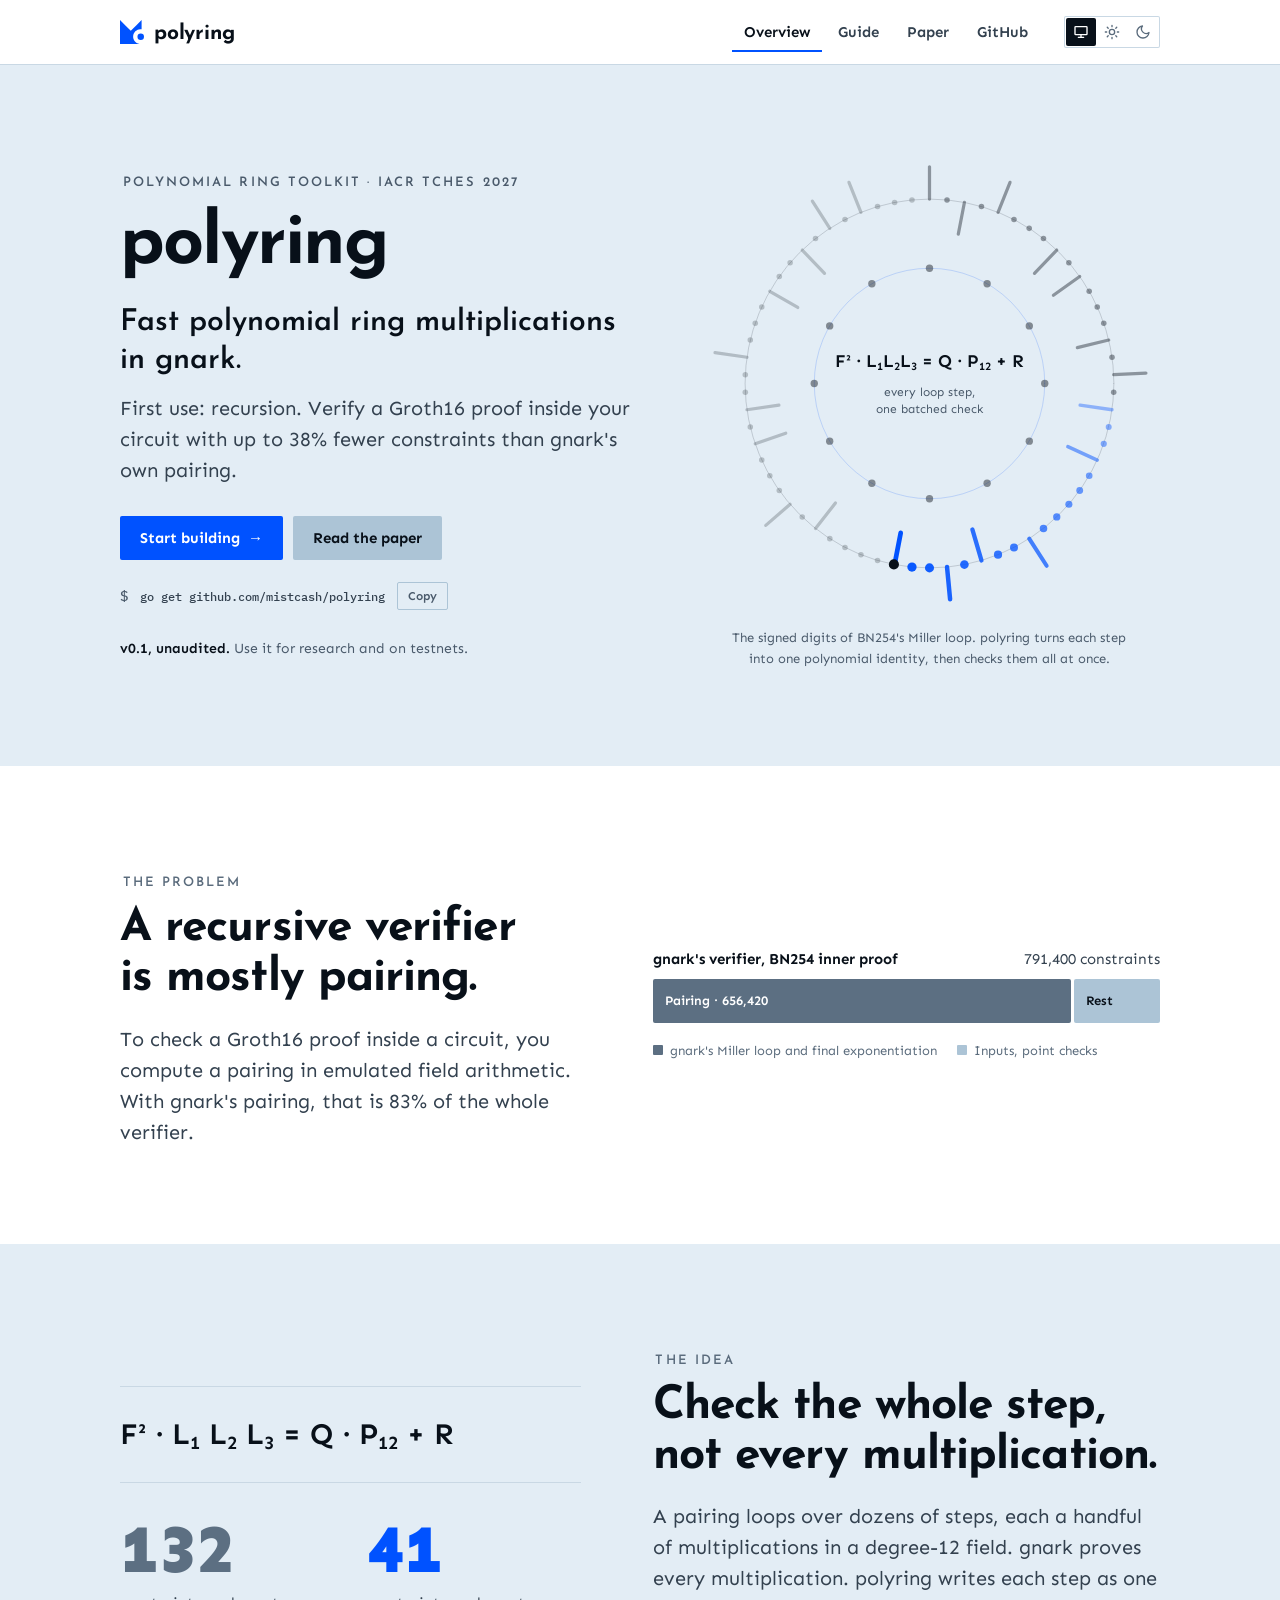
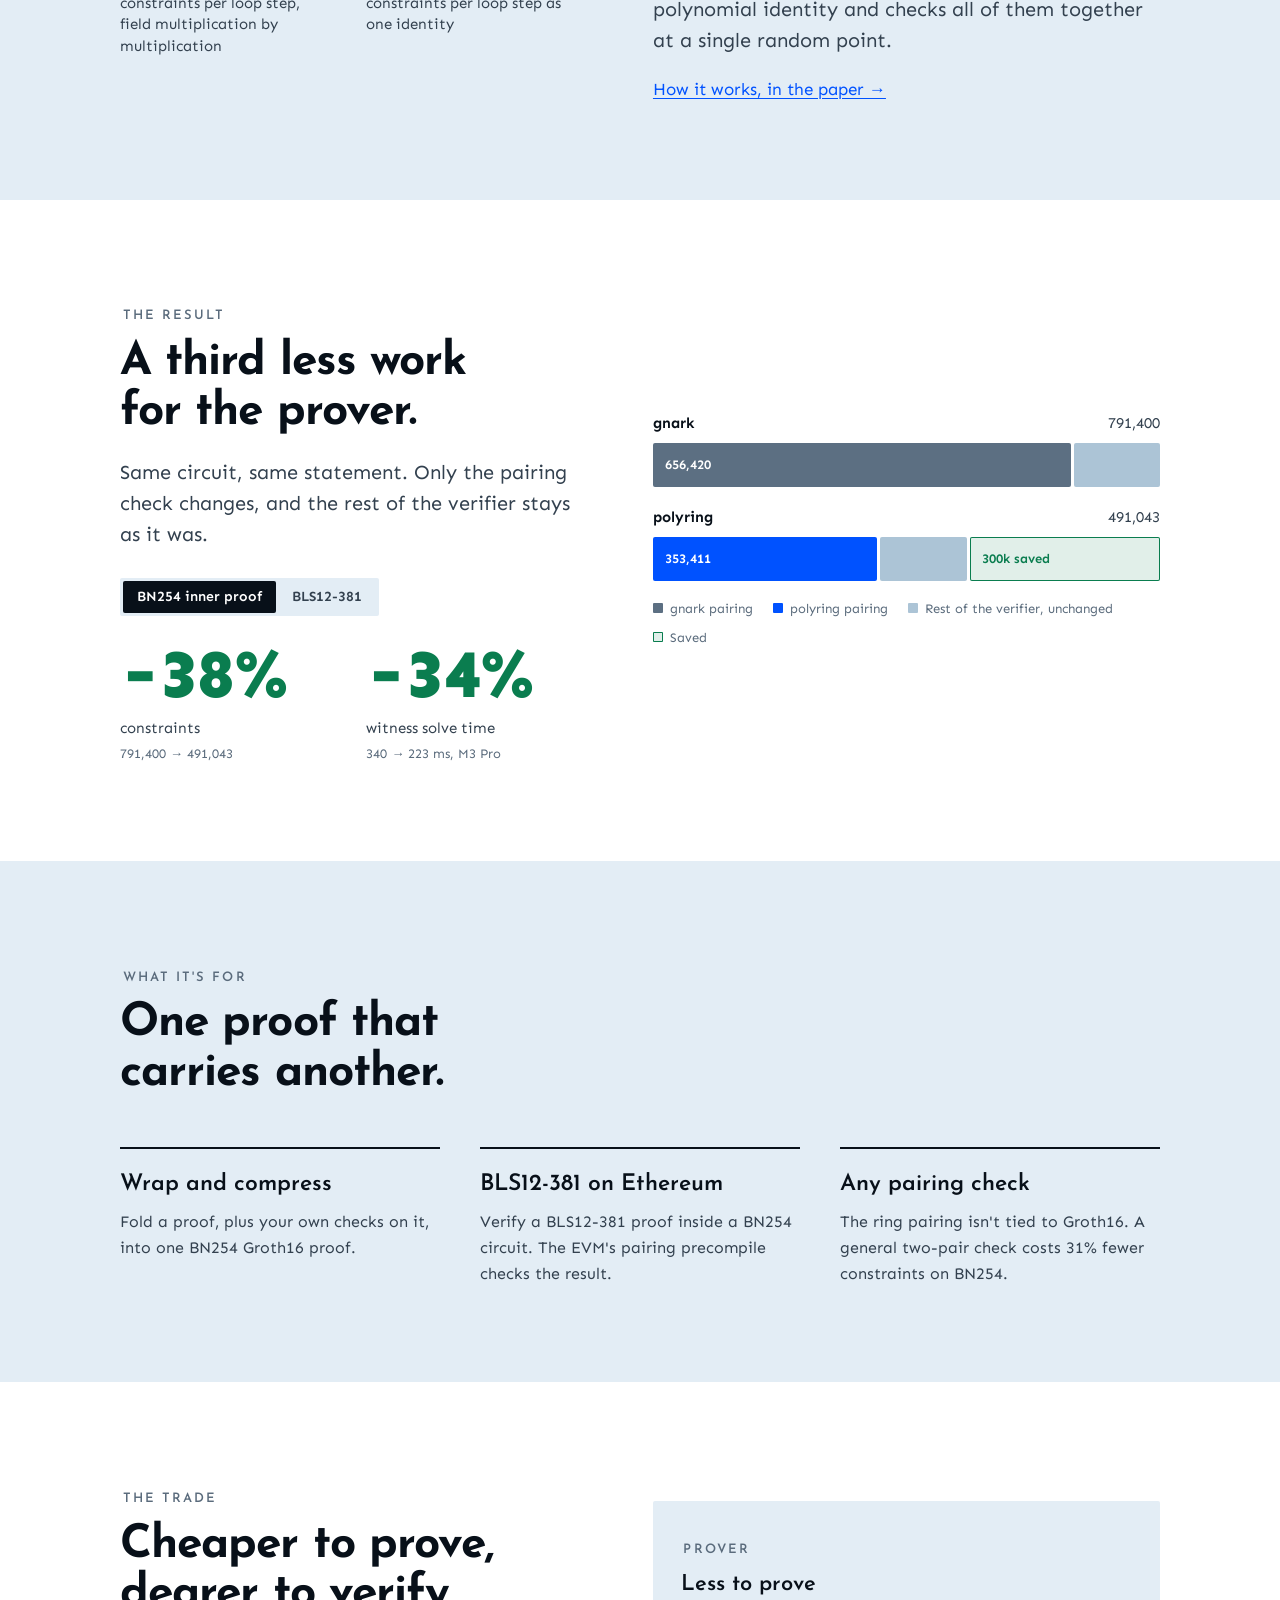
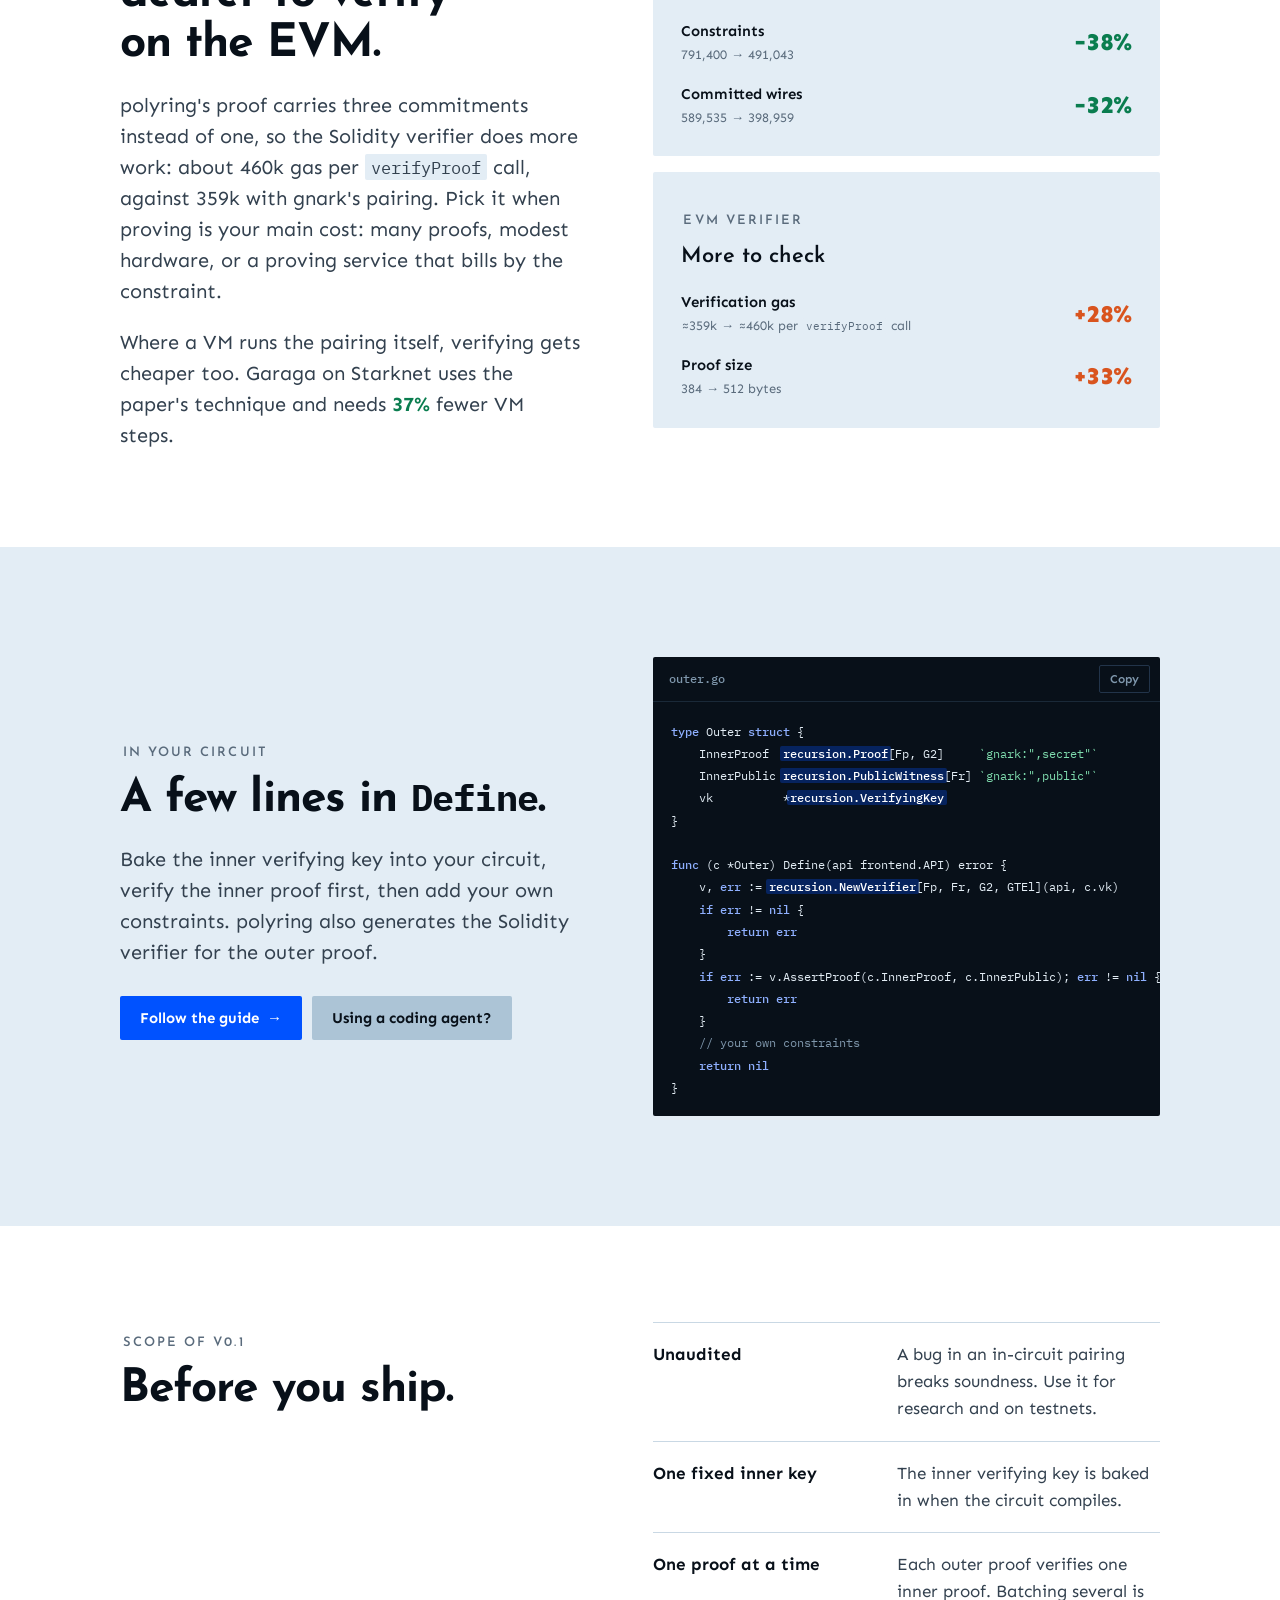
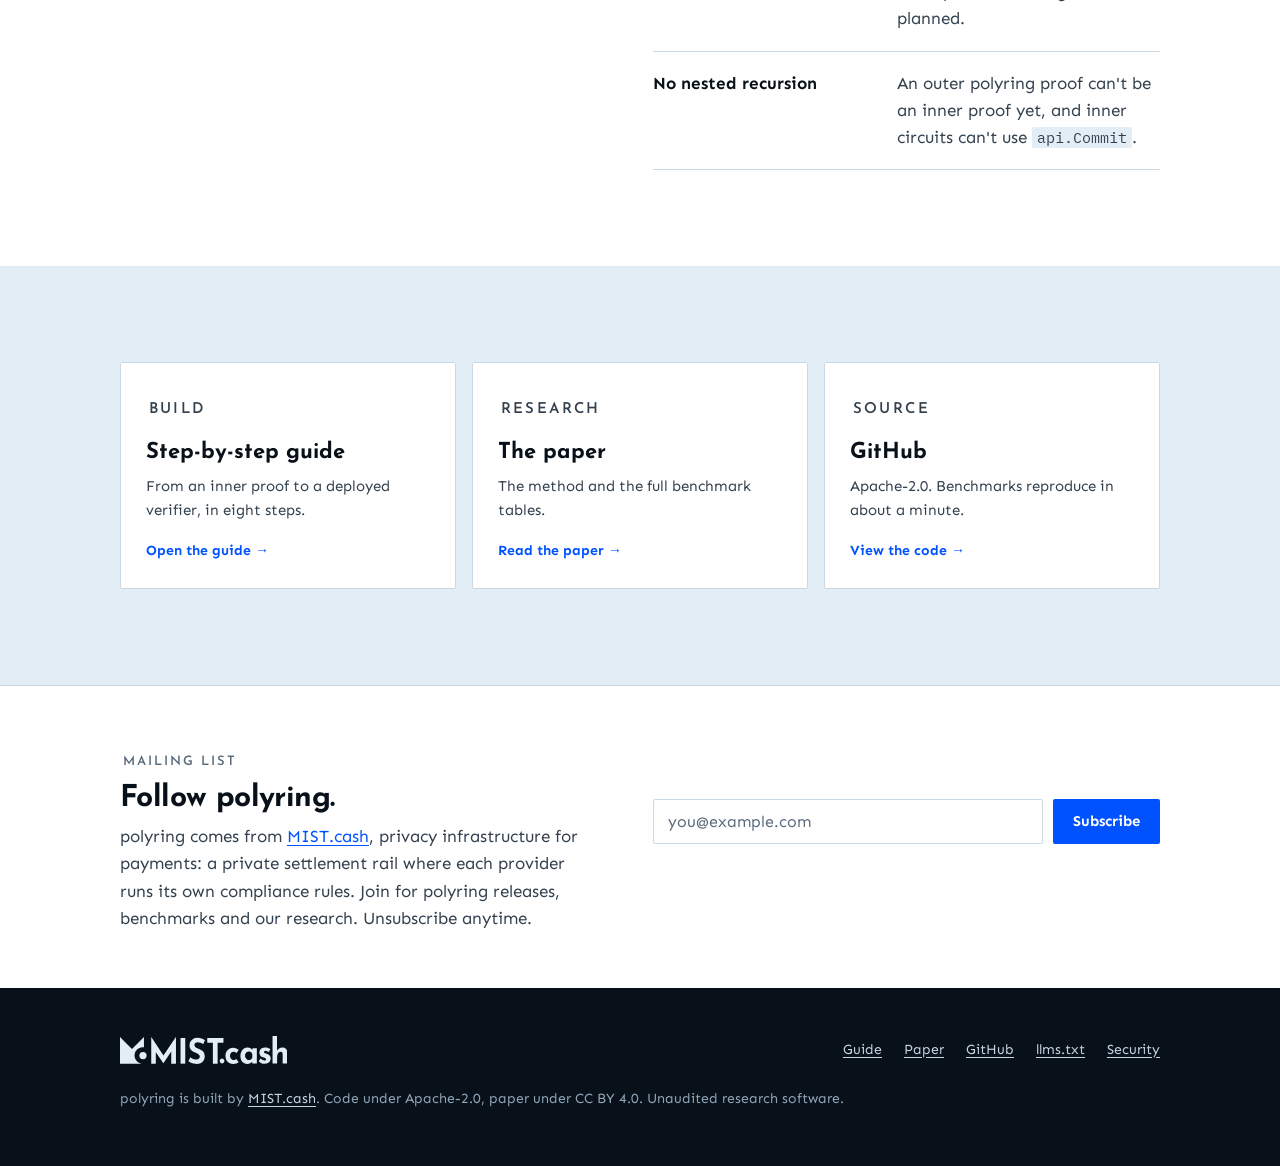
==== commit e36ba380: "docs: tighten landing hero, drop 'toolkit' from headlines, introduce MIST.cash in signup Co-Authored" ====
--- a/docs/index.html
+++ b/docs/index.html
@@ -4,7 +4,7 @@
 <head>
   <meta charset="utf-8">
   <meta name="viewport" content="width=device-width, initial-scale=1">
-  <title>polyring toolkit: fast polyring multiplications in gnark</title>
+  <title>polyring: fast polynomial ring multiplications in gnark</title>
   <meta name="description"
     content="polyring is the Polynomial Ring Toolkit for gnark: fast polyring multiplications, used to verify Groth16 proofs in-circuit with up to 38% fewer constraints.">
   <link rel="canonical" href="https://polyring.mist.cash/">
@@ -17,16 +17,16 @@
 
   <meta property="og:type" content="website">
   <meta property="og:site_name" content="polyring by MIST.cash">
-  <meta property="og:title" content="polyring toolkit for gnark">
+  <meta property="og:title" content="polyring for gnark">
   <meta property="og:description"
     content="The Polynomial Ring Toolkit for gnark: fast polyring multiplications, and Groth16 recursion with up to 38% fewer constraints.">
   <meta property="og:url" content="https://polyring.mist.cash/">
   <meta property="og:image" content="https://polyring.mist.cash/og.png">
   <meta property="og:image:width" content="1200">
   <meta property="og:image:height" content="630">
-  <meta property="og:image:alt" content="polyring toolkit: fast polyring multiplications in gnark">
+  <meta property="og:image:alt" content="polyring: fast polynomial ring multiplications in gnark">
   <meta name="twitter:card" content="summary_large_image">
-  <meta name="twitter:title" content="polyring toolkit for gnark">
+  <meta name="twitter:title" content="polyring for gnark">
   <meta name="twitter:description"
     content="The Polynomial Ring Toolkit for gnark: fast polyring multiplications, and Groth16 recursion with up to 38% fewer constraints.">
   <meta name="twitter:image" content="https://polyring.mist.cash/og.png">
@@ -122,11 +122,11 @@
     <div class="hero">
       <div class="wrap">
         <div>
-          <span class="eyebrow">Go library for gnark · IACR TCHES 2027</span>
-          <h1>polyring toolkit</h1>
+          <span class="eyebrow">Polynomial Ring Toolkit · IACR TCHES 2027</span>
+          <h1>polyring</h1>
           <p class="lead tag">Fast polynomial ring multiplications in gnark.</p>
-          <p class="lead">polyring is the Polynomial Ring Toolkit for gnark. Its first use is recursion: verify a
-            Groth16 proof inside your circuit with up to 38% fewer constraints than gnark's own pairing.</p>
+          <p class="lead">First use: recursion. Verify a Groth16 proof inside your circuit with up to 38% fewer
+            constraints than gnark's own pairing.</p>
           <div class="btns">
             <a class="btn primary" href="guide.html">Start building <span class="arr" aria-hidden="true">→</span></a>
             <a class="btn" href="paper.html">Read the paper</a>
@@ -387,8 +387,8 @@
       <div class="wrap">
         <div>
           <span class="eyebrow">Mailing list</span>
-          <h2 id="subscribe-h">Hear when polyring ships.</h2>
-          <p>New releases, benchmarks and research from MIST.cash. Unsubscribe anytime.</p>
+          <h2 id="subscribe-h">Follow polyring.</h2>
+          <p>polyring comes from <a href="https://mist.cash">MIST.cash</a>, privacy infrastructure for payments: a private settlement rail where each provider runs its own compliance rules. Join for polyring releases, benchmarks and our research. Unsubscribe anytime.</p>
         </div>
         <form class="signup" action="https://app.loops.so/api/newsletter-form/cmvi3csae08eb0j2fa2j1r12o" method="post">
           <label class="sr-only" for="signup-email">Email address</label>
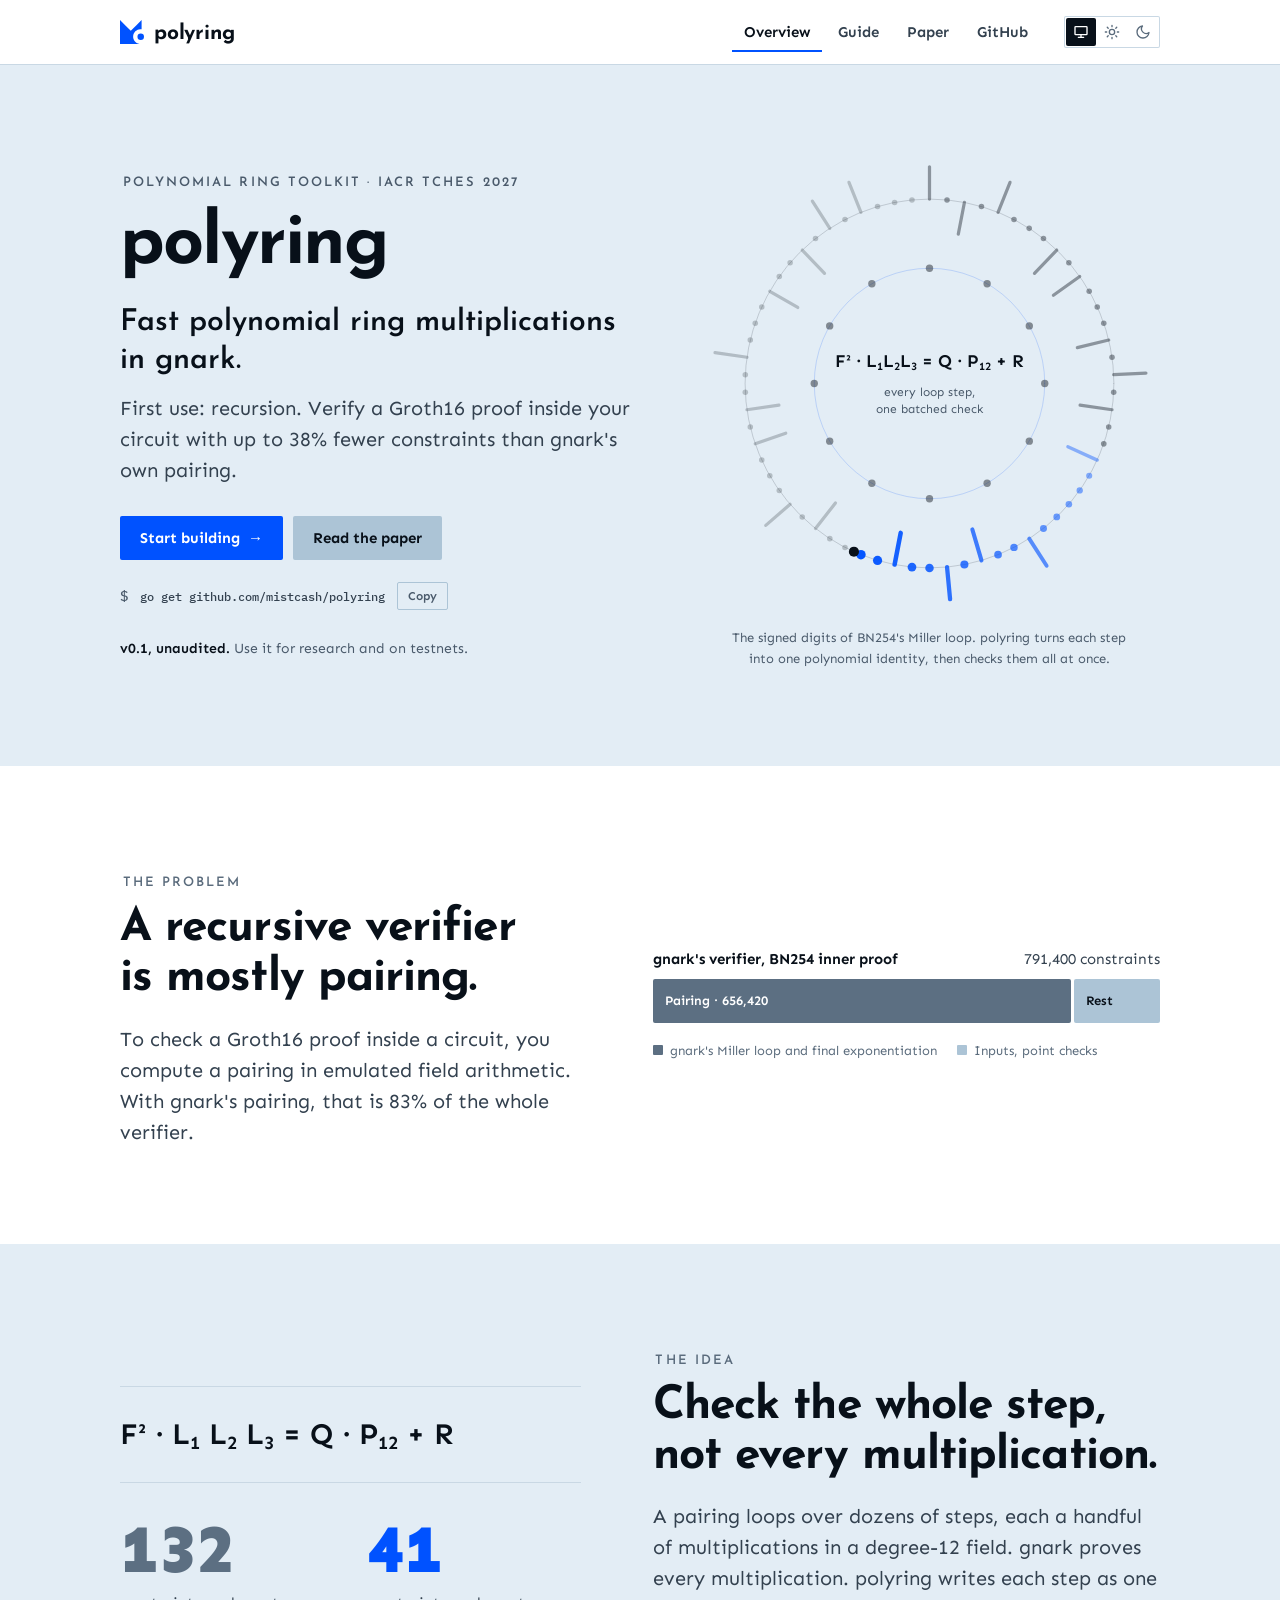
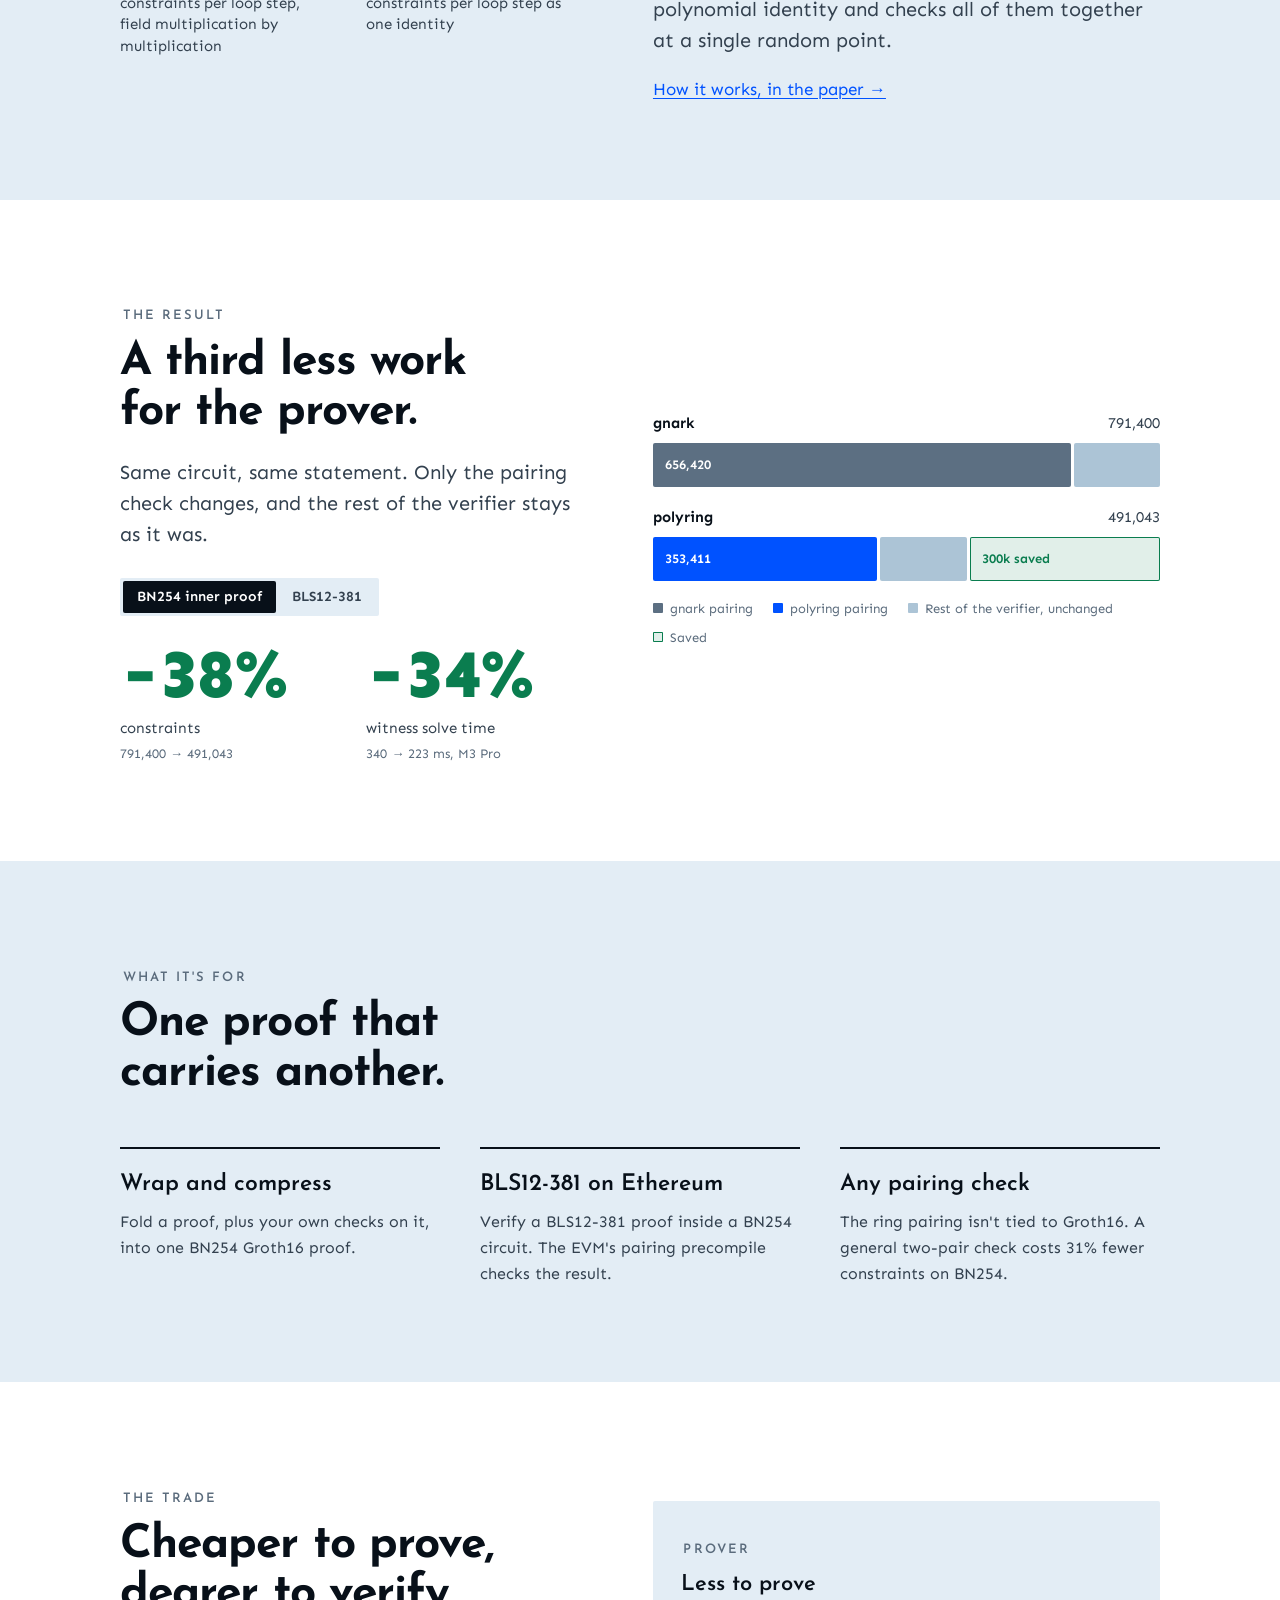
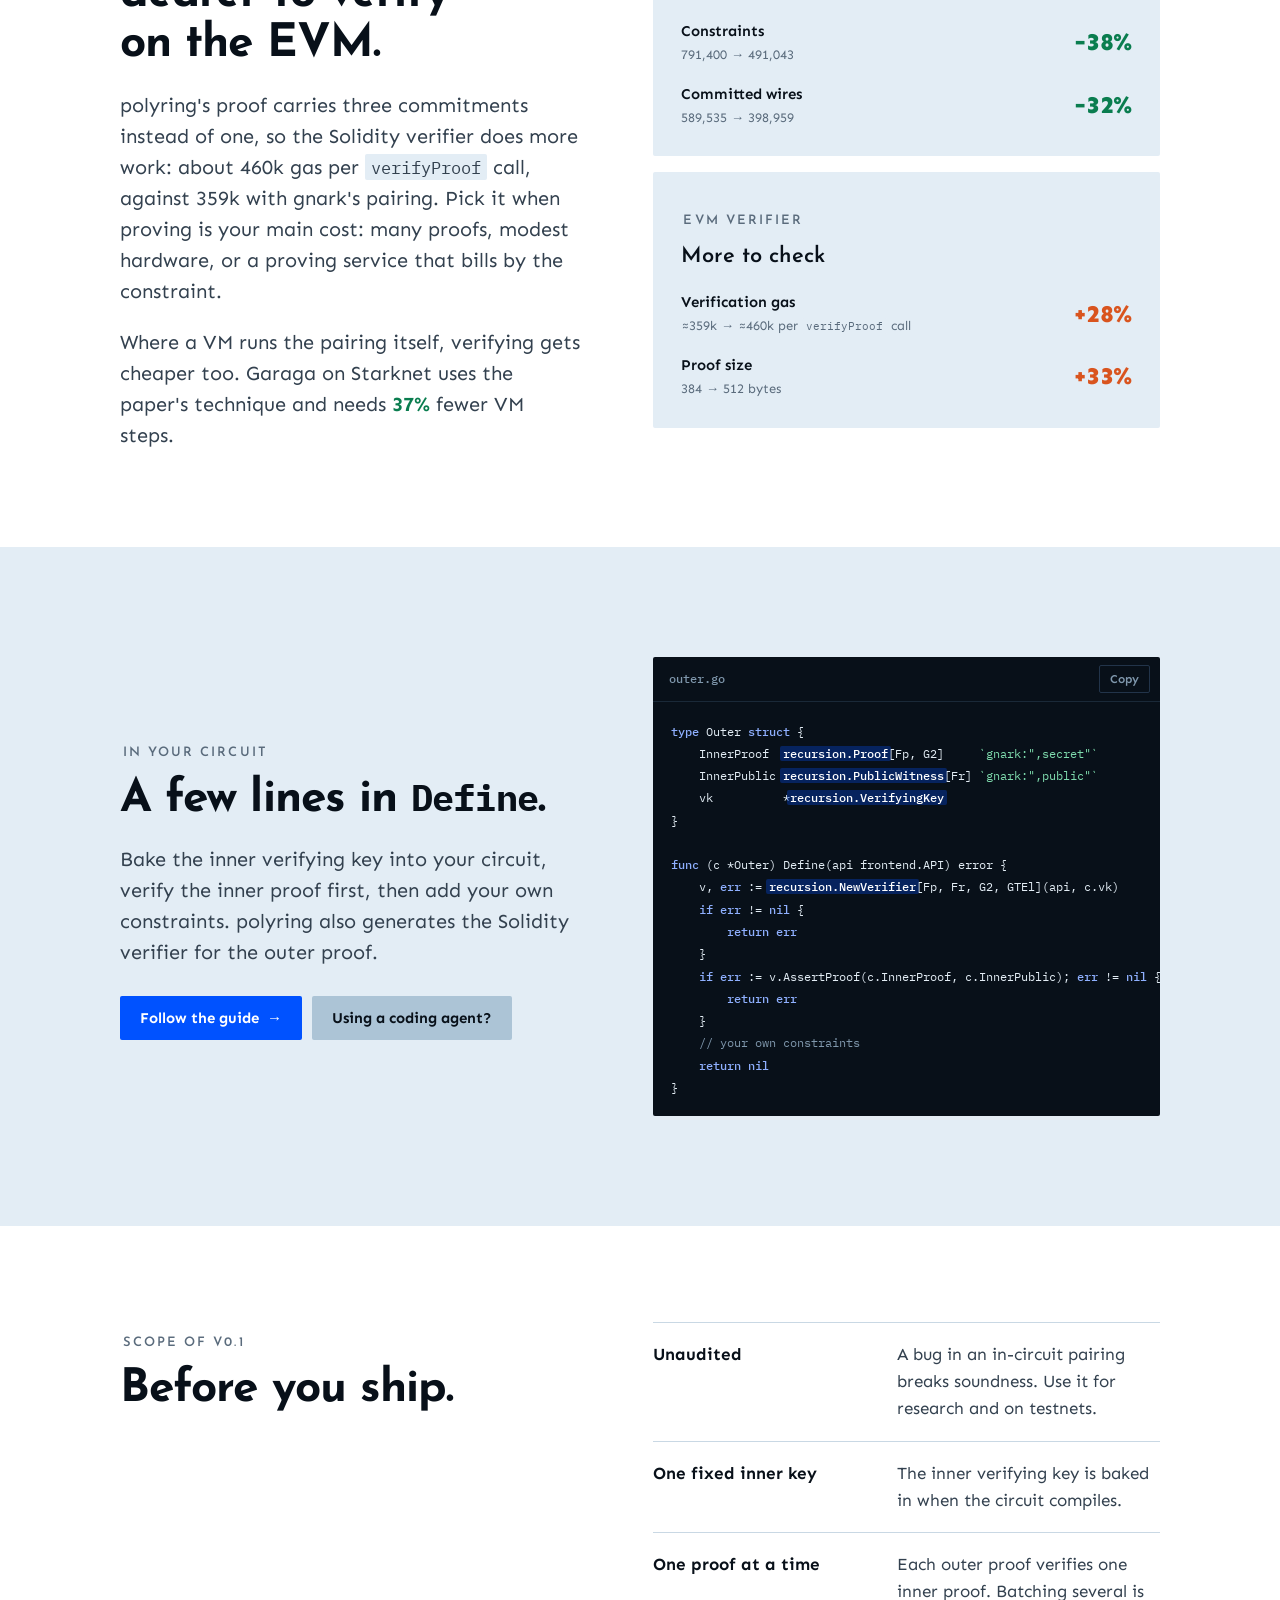
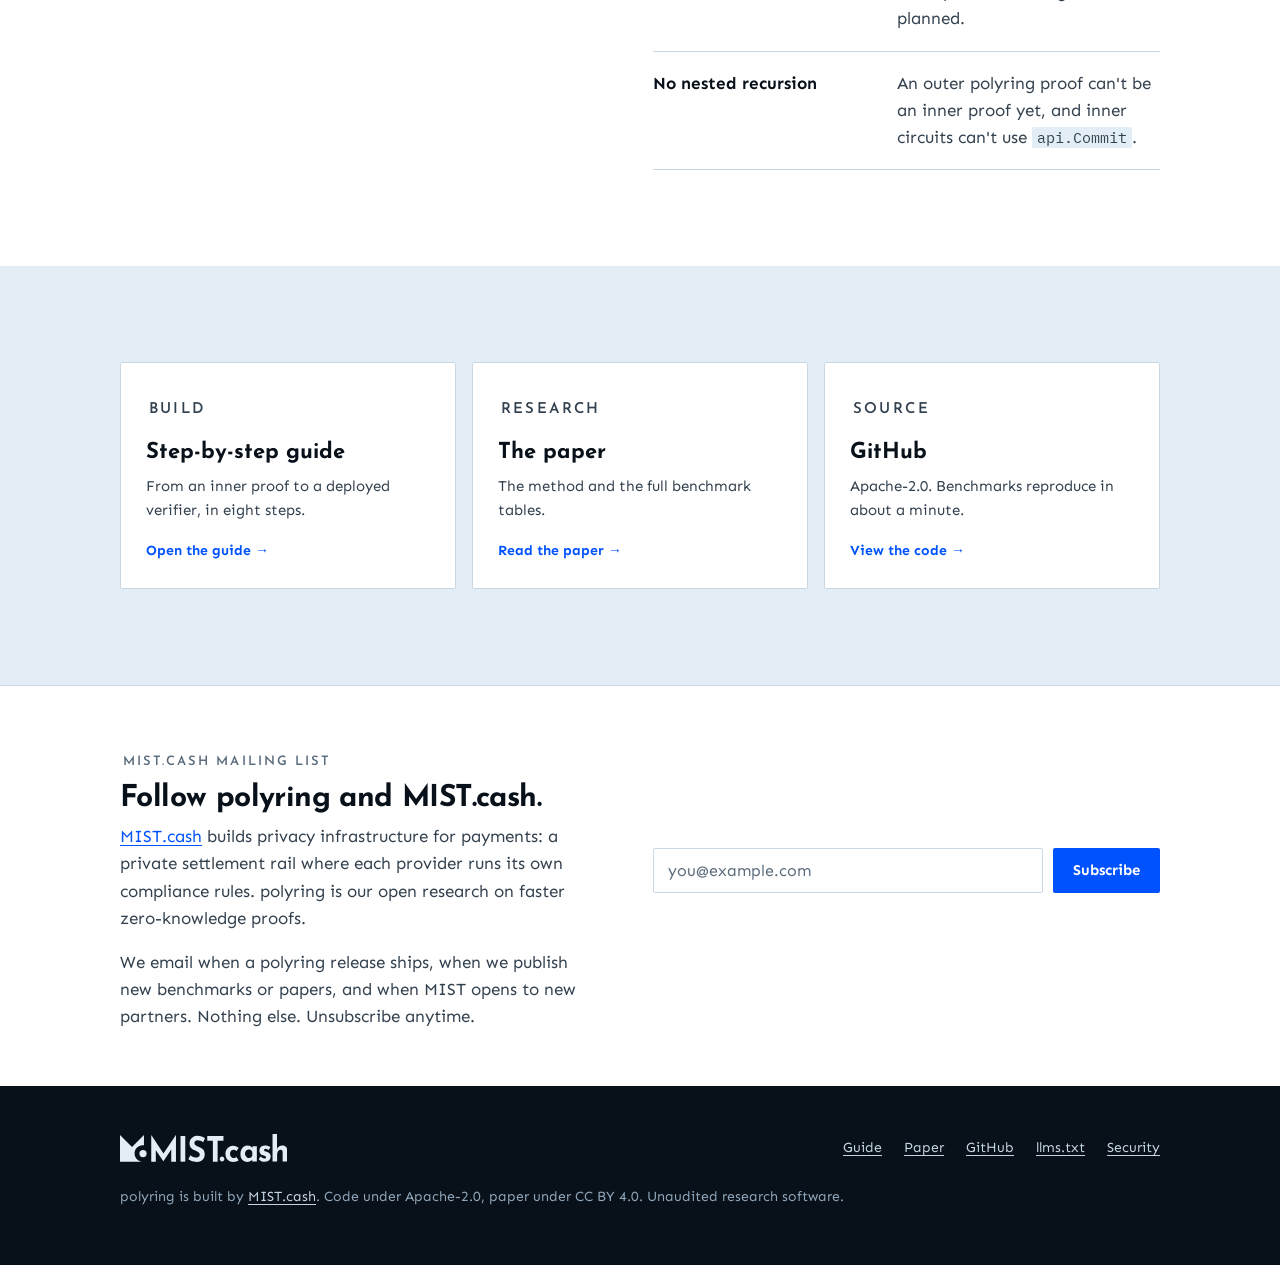
==== commit 25b5d17d: "docs: introduce MIST.cash and what the mailing list sends Co-Authored-By: Claude Opus 5.5 <noreply@a" ====
--- a/docs/index.html
+++ b/docs/index.html
@@ -386,9 +386,10 @@
     <section class="subscribe" aria-labelledby="subscribe-h">
       <div class="wrap">
         <div>
-          <span class="eyebrow">Mailing list</span>
-          <h2 id="subscribe-h">Follow polyring.</h2>
-          <p>polyring comes from <a href="https://mist.cash">MIST.cash</a>, privacy infrastructure for payments: a private settlement rail where each provider runs its own compliance rules. Join for polyring releases, benchmarks and our research. Unsubscribe anytime.</p>
+          <span class="eyebrow">MIST.cash mailing list</span>
+          <h2 id="subscribe-h">Follow polyring and MIST.cash.</h2>
+          <p><a href="https://mist.cash">MIST.cash</a> builds privacy infrastructure for payments: a private settlement rail where each provider runs its own compliance rules. polyring is our open research on faster zero-knowledge proofs.</p>
+          <p>We email when a polyring release ships, when we publish new benchmarks or papers, and when MIST opens to new partners. Nothing else. Unsubscribe anytime.</p>
         </div>
         <form class="signup" action="https://app.loops.so/api/newsletter-form/cmvi3csae08eb0j2fa2j1r12o" method="post">
           <label class="sr-only" for="signup-email">Email address</label>
--- a/docs/assets/site.css
+++ b/docs/assets/site.css
@@ -1169,6 +1169,10 @@
   color: var(--ink-2);
 }
 
+.subscribe p + p {
+  margin-top: 10px;
+}
+
 .signup .row {
   display: flex;
   flex-wrap: wrap;
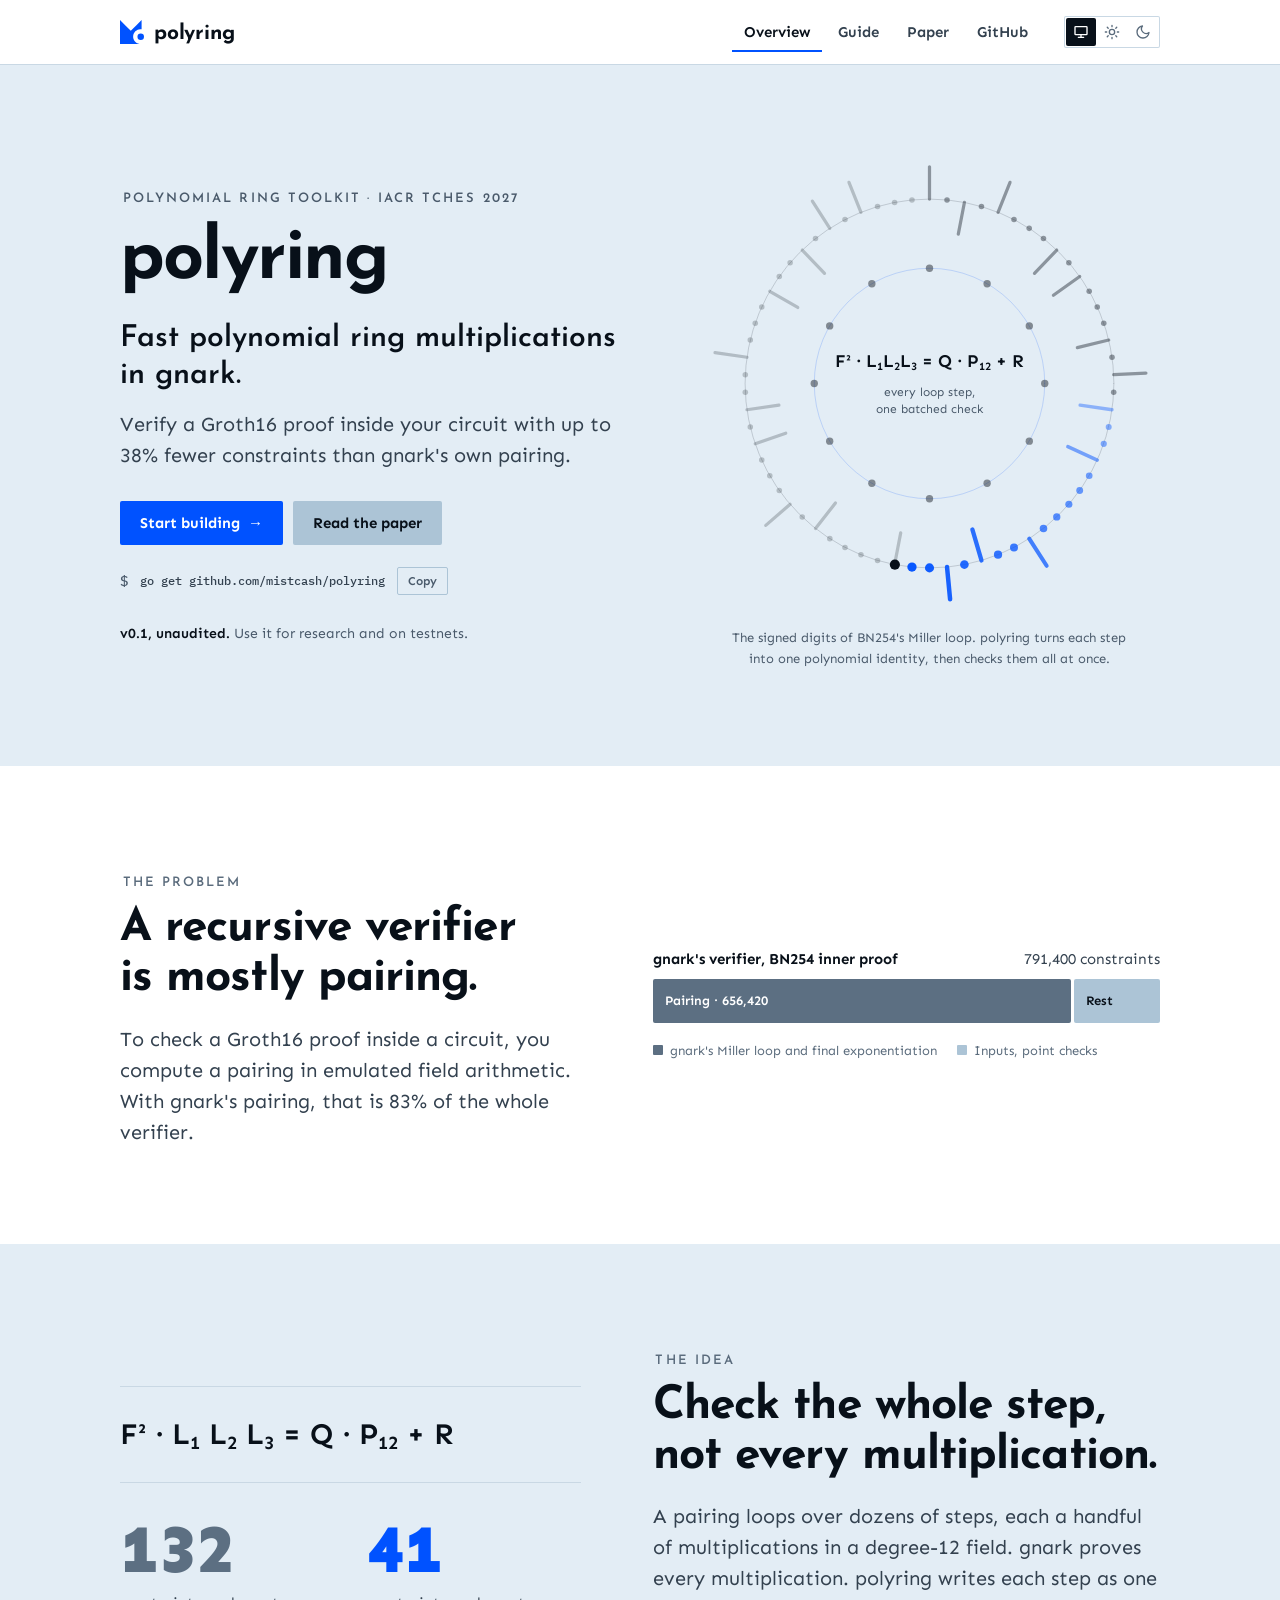
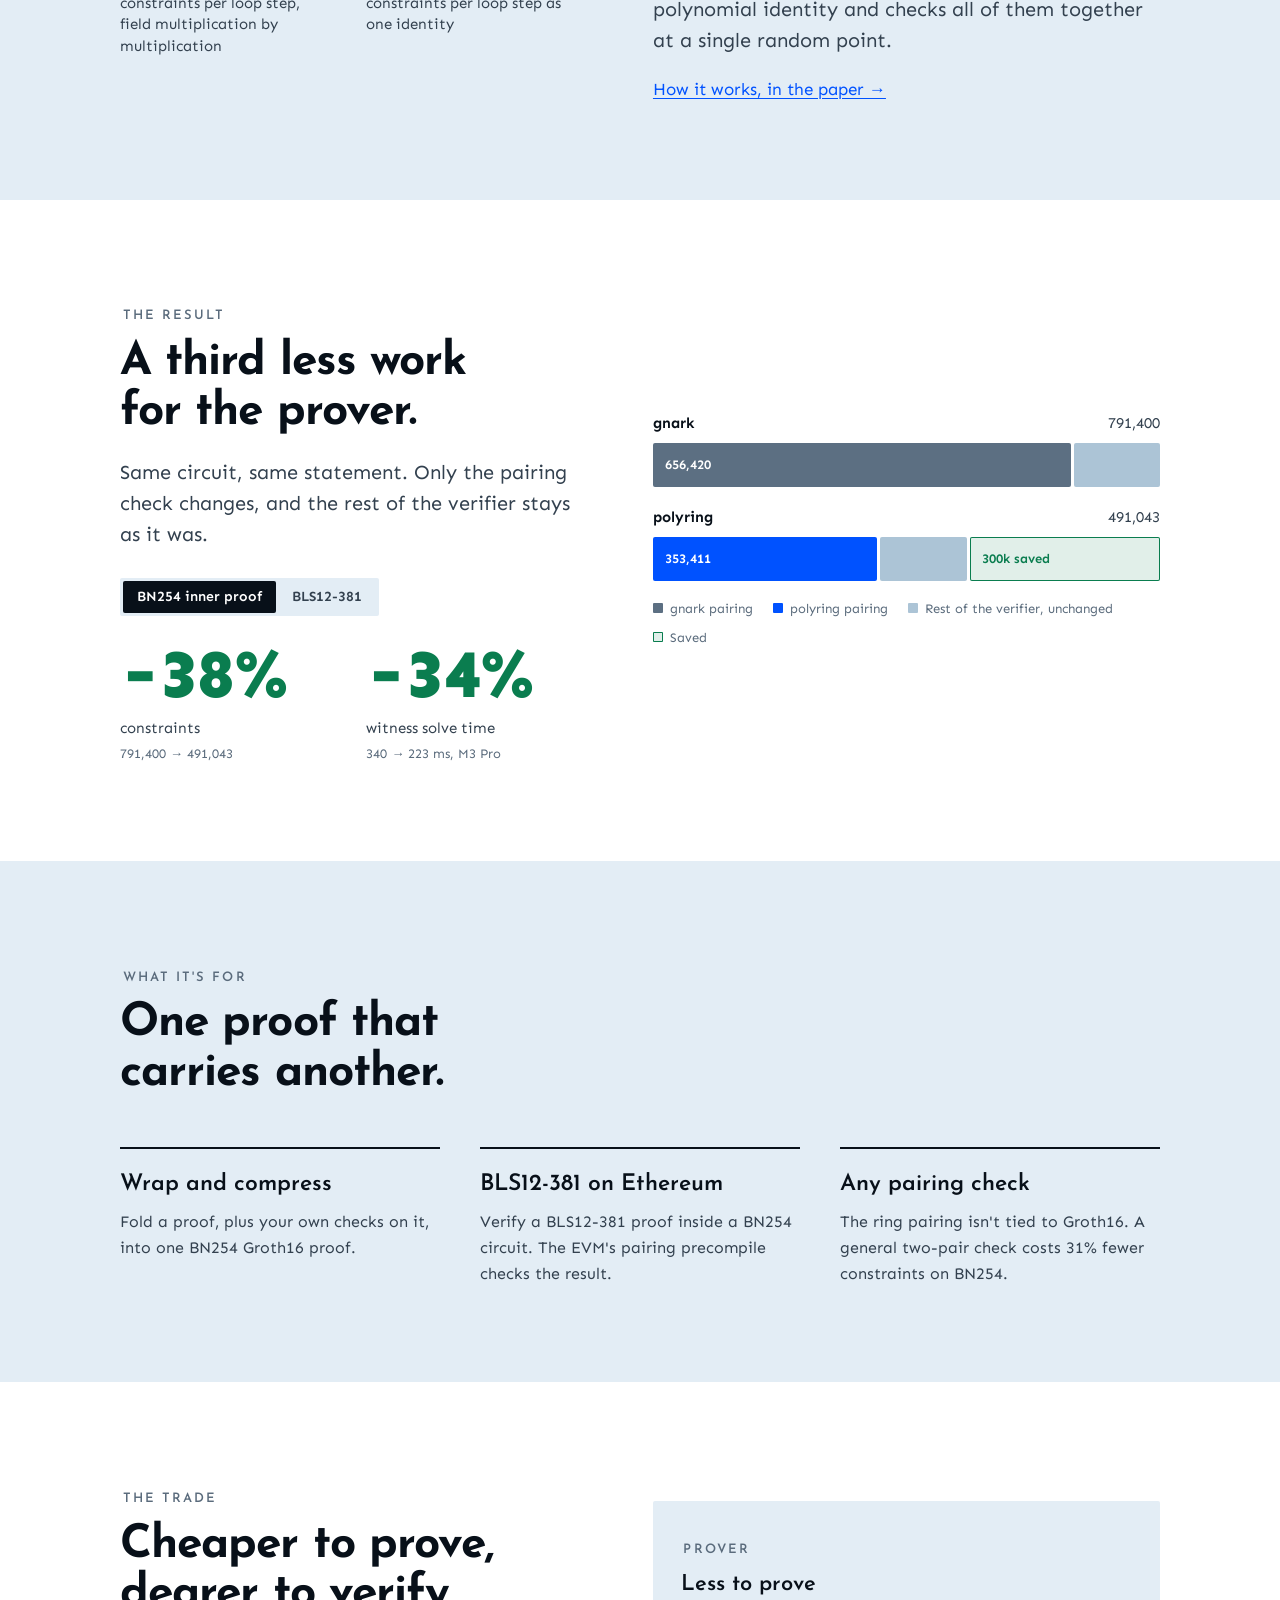
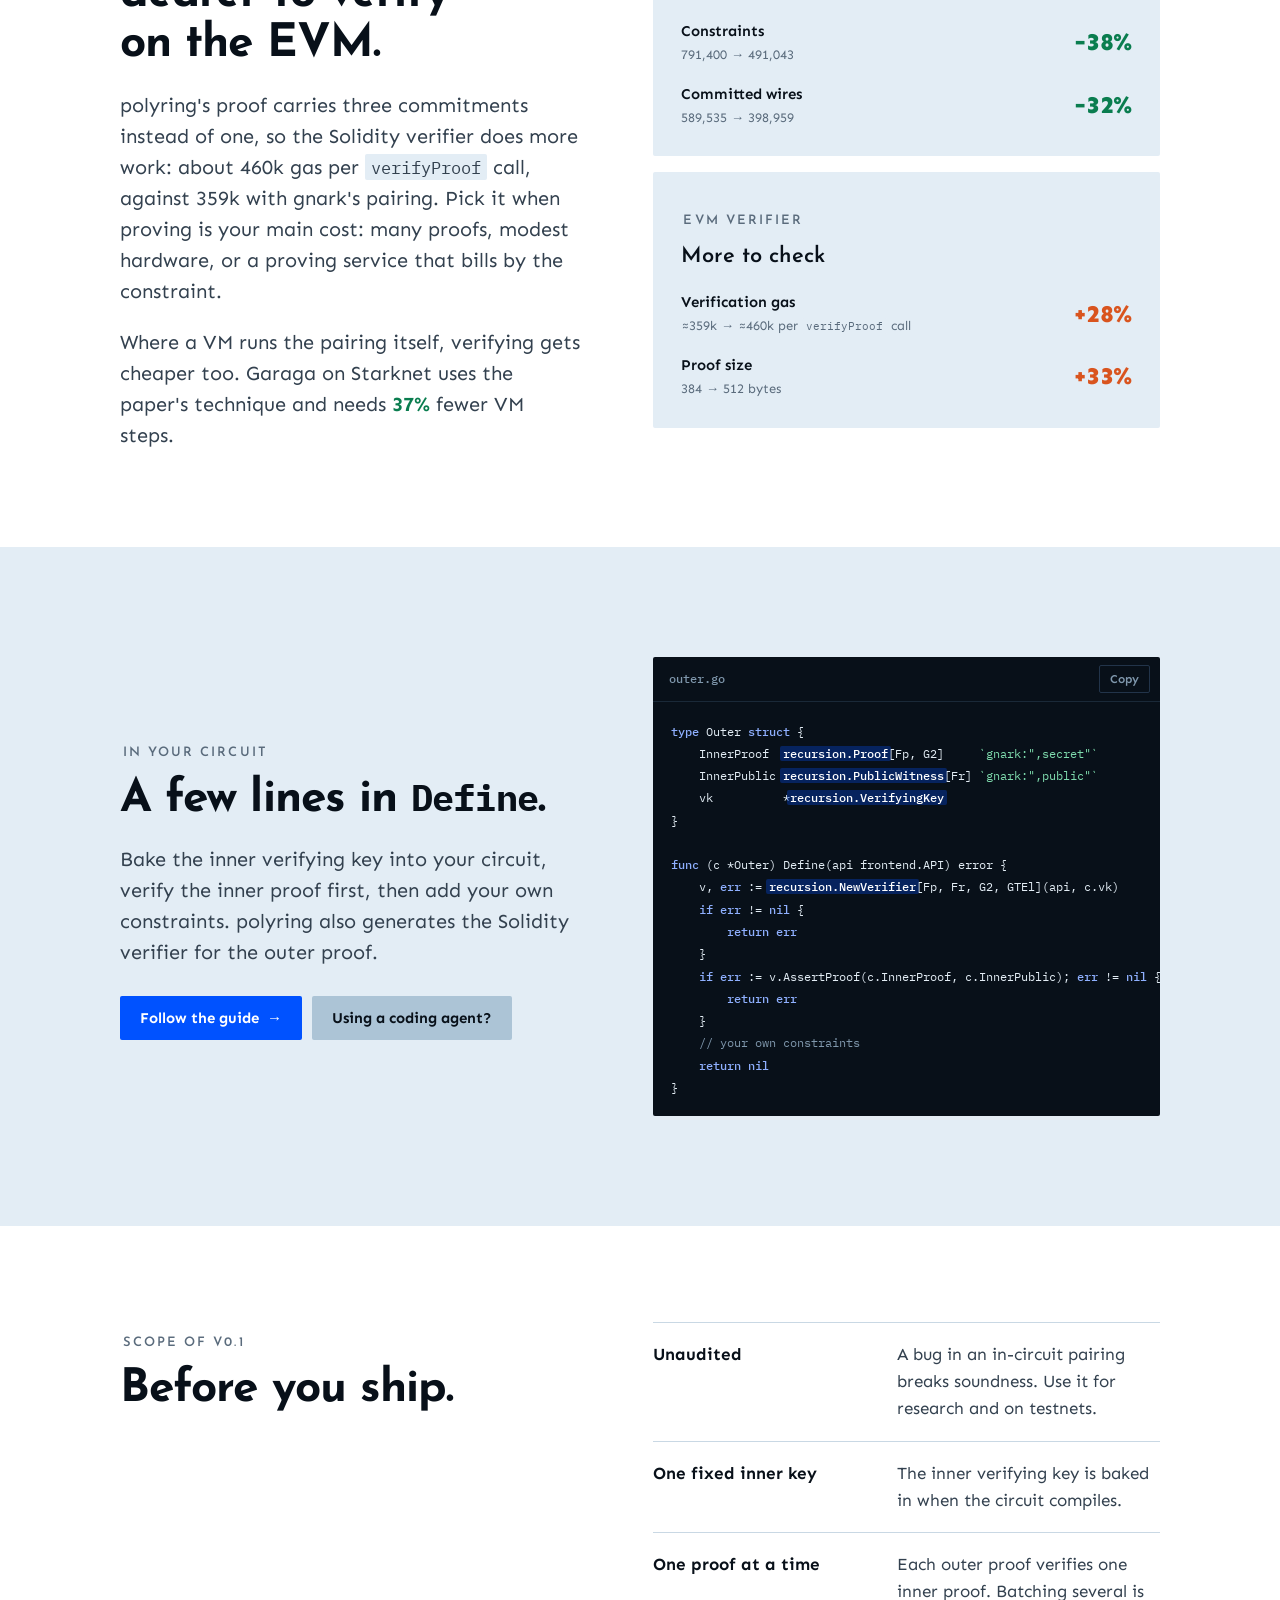
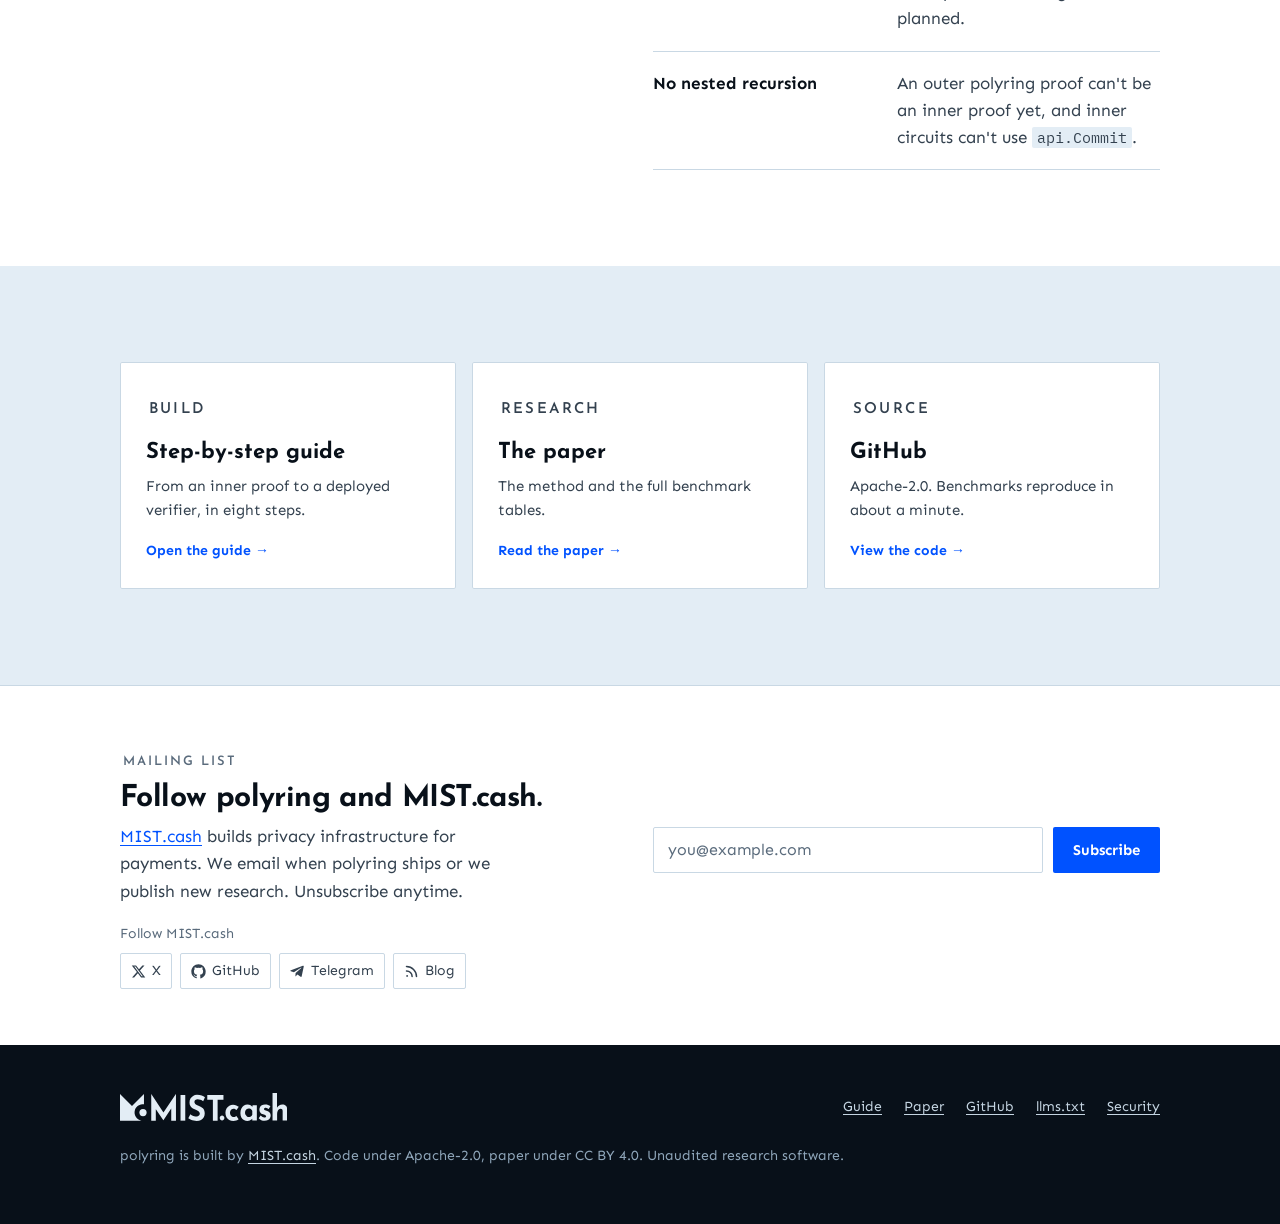
==== commit 99fd67d1: "docs: shorten signup copy, add MIST.cash socials, simplify hero lead Co-Authored-By: Claude Opus 5.5" ====
--- a/docs/index.html
+++ b/docs/index.html
@@ -125,8 +125,8 @@
           <span class="eyebrow">Polynomial Ring Toolkit · IACR TCHES 2027</span>
           <h1>polyring</h1>
           <p class="lead tag">Fast polynomial ring multiplications in gnark.</p>
-          <p class="lead">First use: recursion. Verify a Groth16 proof inside your circuit with up to 38% fewer
-            constraints than gnark's own pairing.</p>
+          <p class="lead">Verify a Groth16 proof inside your circuit with up to 38% fewer constraints than gnark's
+            own pairing.</p>
           <div class="btns">
             <a class="btn primary" href="guide.html">Start building <span class="arr" aria-hidden="true">→</span></a>
             <a class="btn" href="paper.html">Read the paper</a>
@@ -386,10 +386,15 @@
     <section class="subscribe" aria-labelledby="subscribe-h">
       <div class="wrap">
         <div>
-          <span class="eyebrow">MIST.cash mailing list</span>
+          <span class="eyebrow">Mailing list</span>
           <h2 id="subscribe-h">Follow polyring and MIST.cash.</h2>
-          <p><a href="https://mist.cash">MIST.cash</a> builds privacy infrastructure for payments: a private settlement rail where each provider runs its own compliance rules. polyring is our open research on faster zero-knowledge proofs.</p>
-          <p>We email when a polyring release ships, when we publish new benchmarks or papers, and when MIST opens to new partners. Nothing else. Unsubscribe anytime.</p>
+          <p><a href="https://mist.cash">MIST.cash</a> builds privacy infrastructure for payments. We email when polyring ships or we publish new research. Unsubscribe anytime.</p>
+        <div class="socials"><span>Follow MIST.cash</span>
+          <a href="https://x.com/_mistcash"><svg viewBox="0 0 24 24" fill="currentColor" aria-hidden="true"><path d="M18.244 2.25h3.308l-7.227 8.26 8.502 11.24H16.17l-5.214-6.817L4.99 21.75H1.68l7.73-8.835L1.254 2.25H8.08l4.713 6.231zm-1.161 17.52h1.833L7.084 4.126H5.117z"/></svg>X</a>
+          <a href="https://github.com/mistcash"><svg viewBox="0 0 24 24" fill="currentColor" aria-hidden="true"><path d="M12 .5C5.73.5.5 5.73.5 12a11.5 11.5 0 0 0 7.86 10.92c.58.1.79-.25.79-.56v-2c-3.2.7-3.87-1.37-3.87-1.37-.52-1.33-1.28-1.68-1.28-1.68-1.05-.72.08-.7.08-.7 1.16.08 1.77 1.19 1.77 1.19 1.03 1.77 2.7 1.26 3.36.96.1-.75.4-1.26.73-1.55-2.55-.29-5.24-1.28-5.24-5.69 0-1.26.45-2.29 1.19-3.1-.12-.29-.52-1.46.11-3.05 0 0 .97-.31 3.17 1.18a11 11 0 0 1 5.77 0c2.2-1.49 3.17-1.18 3.17-1.18.63 1.59.23 2.76.11 3.05.74.81 1.19 1.84 1.19 3.1 0 4.42-2.7 5.4-5.26 5.68.41.36.78 1.06.78 2.14v3.17c0 .31.21.67.8.56A11.5 11.5 0 0 0 23.5 12C23.5 5.73 18.27.5 12 .5z"/></svg>GitHub</a>
+          <a href="https://t.me/shramee"><svg viewBox="0 0 24 24" fill="currentColor" aria-hidden="true"><path d="M21.94 4.3 18.7 19.6c-.24 1.08-.88 1.35-1.78.84l-4.93-3.63-2.38 2.29c-.26.26-.48.48-.99.48l.35-5.02 9.14-8.26c.4-.35-.09-.55-.62-.2L6.2 13.2l-4.87-1.52c-1.06-.33-1.08-1.06.22-1.57L20.6 2.77c.88-.33 1.65.2 1.34 1.53z"/></svg>Telegram</a>
+          <a href="https://mist.cash/blog"><svg viewBox="0 0 24 24" fill="none" stroke="currentColor" stroke-width="2.4" stroke-linecap="round" aria-hidden="true"><path d="M4 11a9 9 0 0 1 9 9M4 4a16 16 0 0 1 16 16"/><circle cx="5" cy="19" r="1.5" fill="currentColor" stroke="none"/></svg>Blog</a>
+        </div>
         </div>
         <form class="signup" action="https://app.loops.so/api/newsletter-form/cmvi3csae08eb0j2fa2j1r12o" method="post">
           <label class="sr-only" for="signup-email">Email address</label>
--- a/docs/assets/site.css
+++ b/docs/assets/site.css
@@ -1169,8 +1169,44 @@
   color: var(--ink-2);
 }
 
-.subscribe p + p {
-  margin-top: 10px;
+.subscribe p {
+  max-width: 44ch;
+}
+
+.socials {
+  display: flex;
+  flex-wrap: wrap;
+  align-items: center;
+  gap: 8px;
+  margin-top: 18px;
+}
+
+.socials span {
+  flex-basis: 100%;
+  font-size: 14px;
+  color: var(--muted);
+}
+
+.socials a {
+  display: inline-flex;
+  align-items: center;
+  gap: 6px;
+  padding: 6px 10px;
+  font-size: 14px;
+  color: var(--ink-2);
+  text-decoration: none;
+  border: 1px solid var(--line);
+  border-radius: var(--radius);
+}
+
+.socials a:hover {
+  color: var(--ink);
+  border-color: var(--link);
+}
+
+.socials svg {
+  width: 15px;
+  height: 15px;
 }
 
 .signup .row {
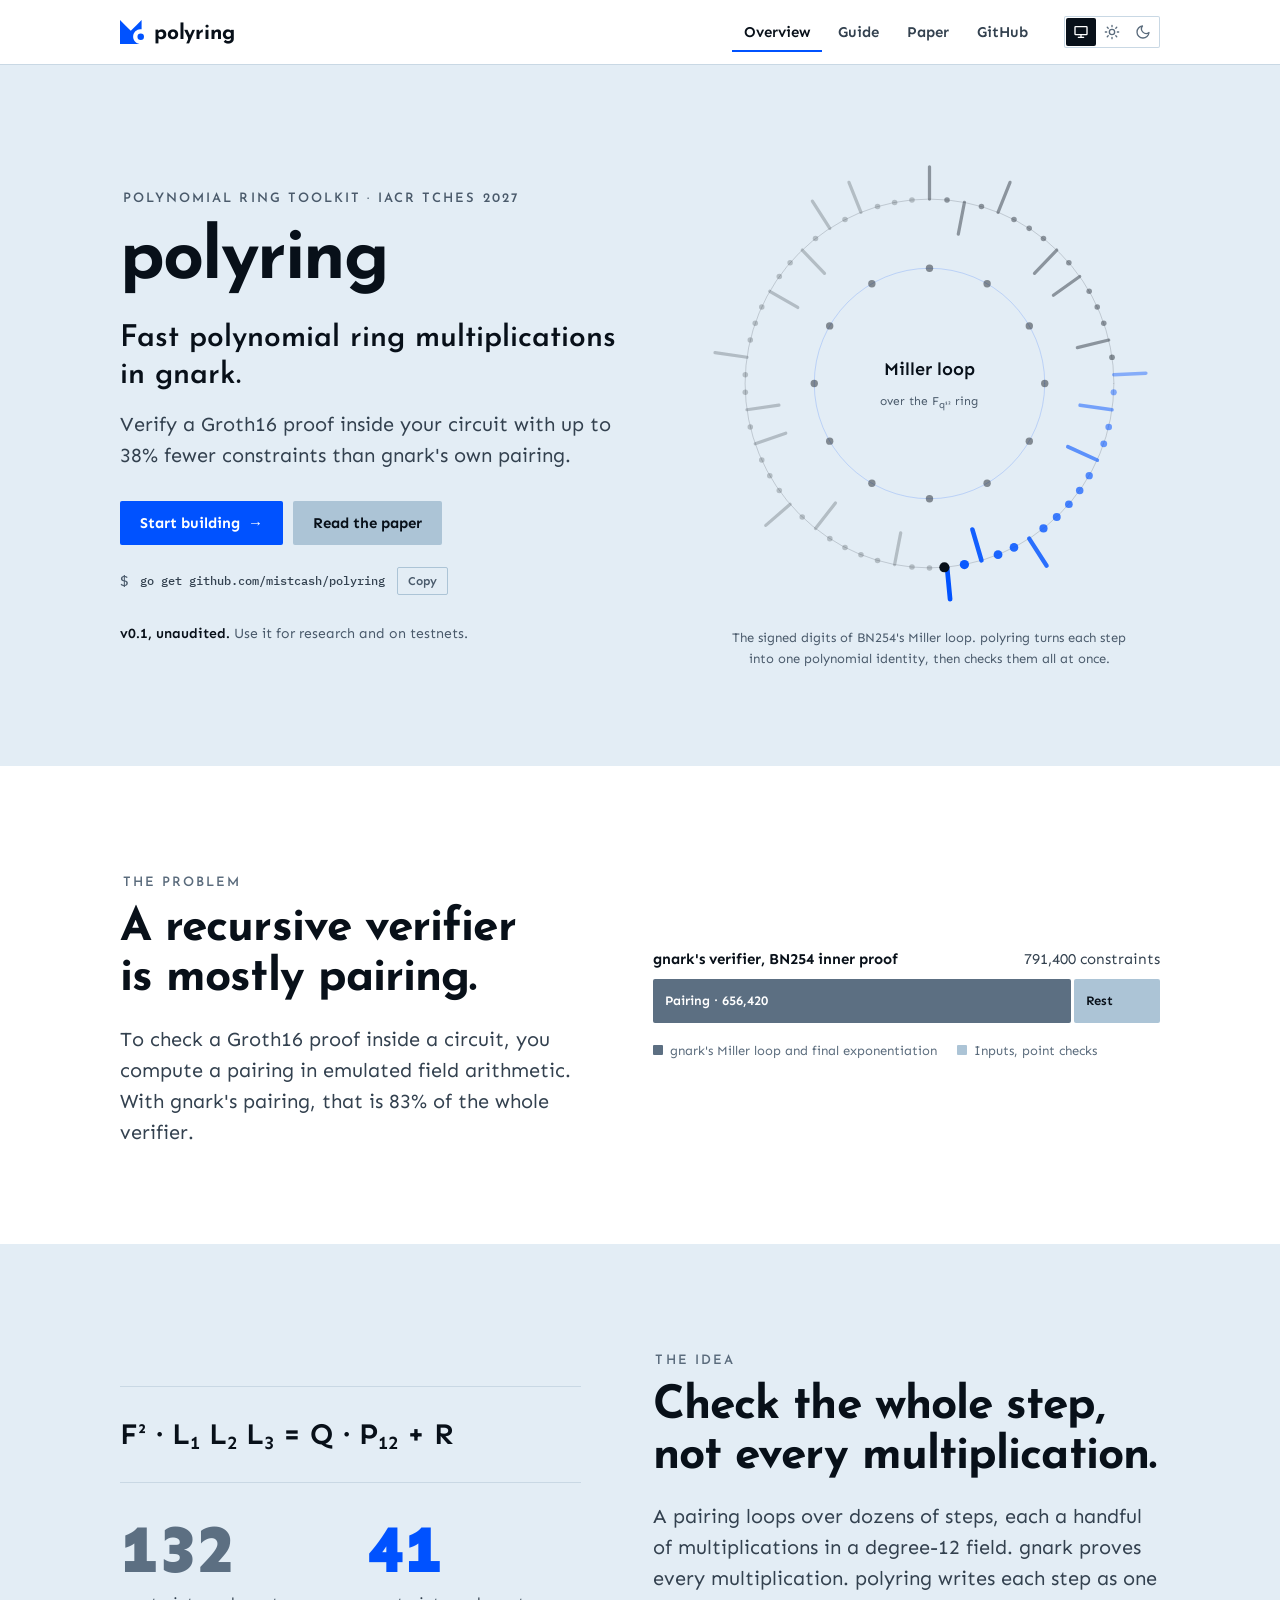
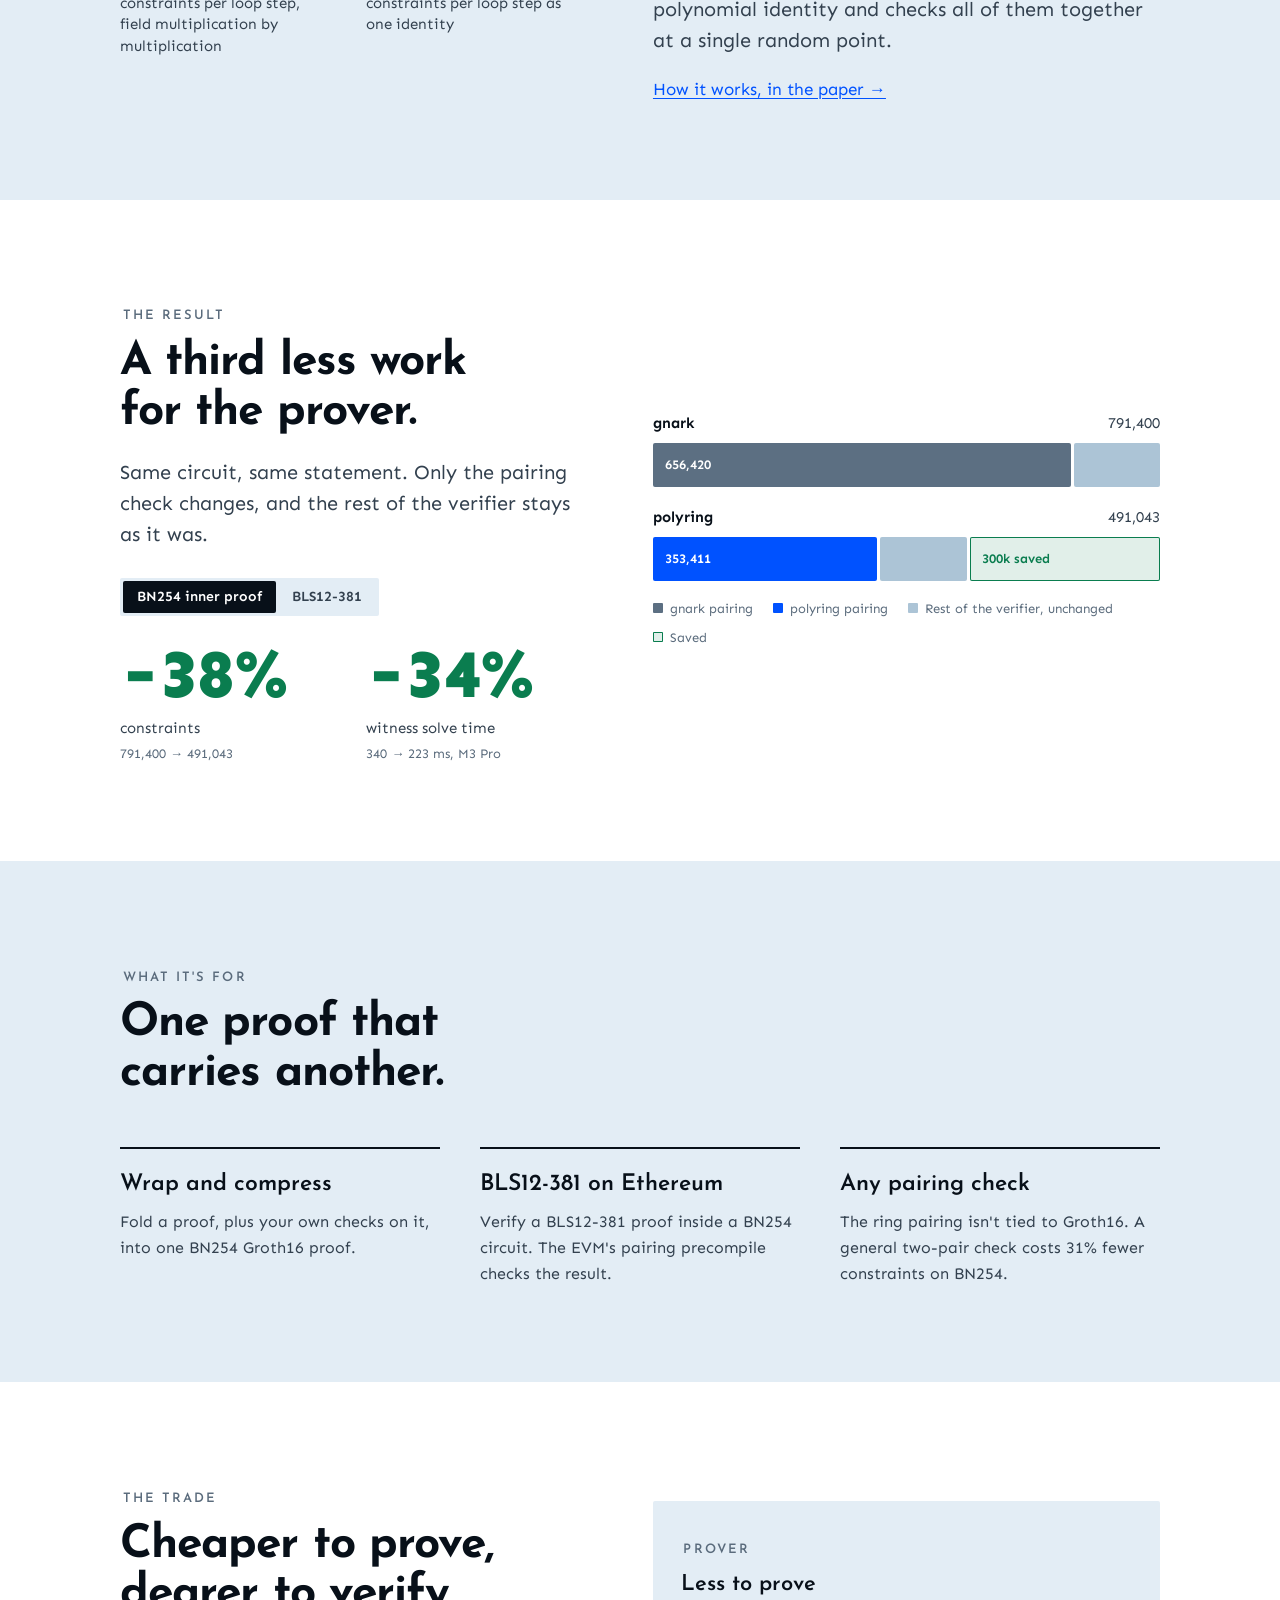
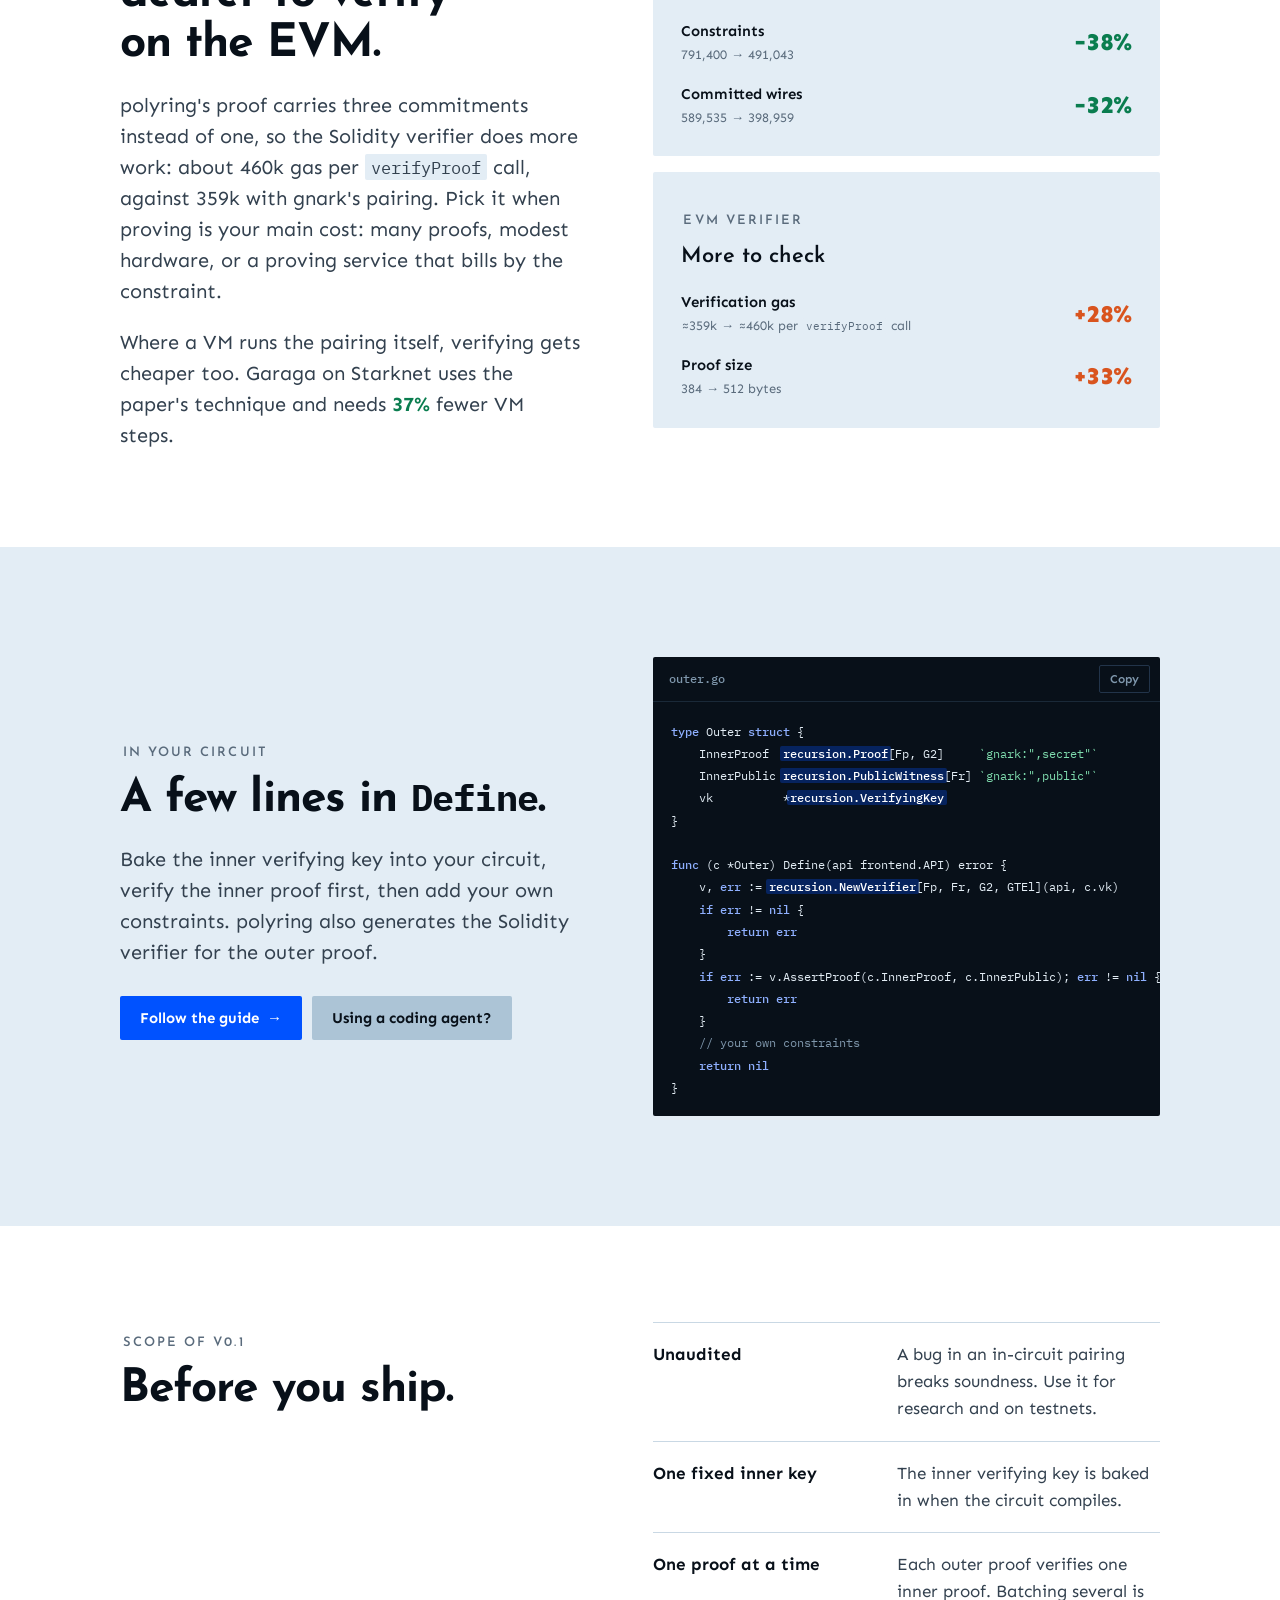
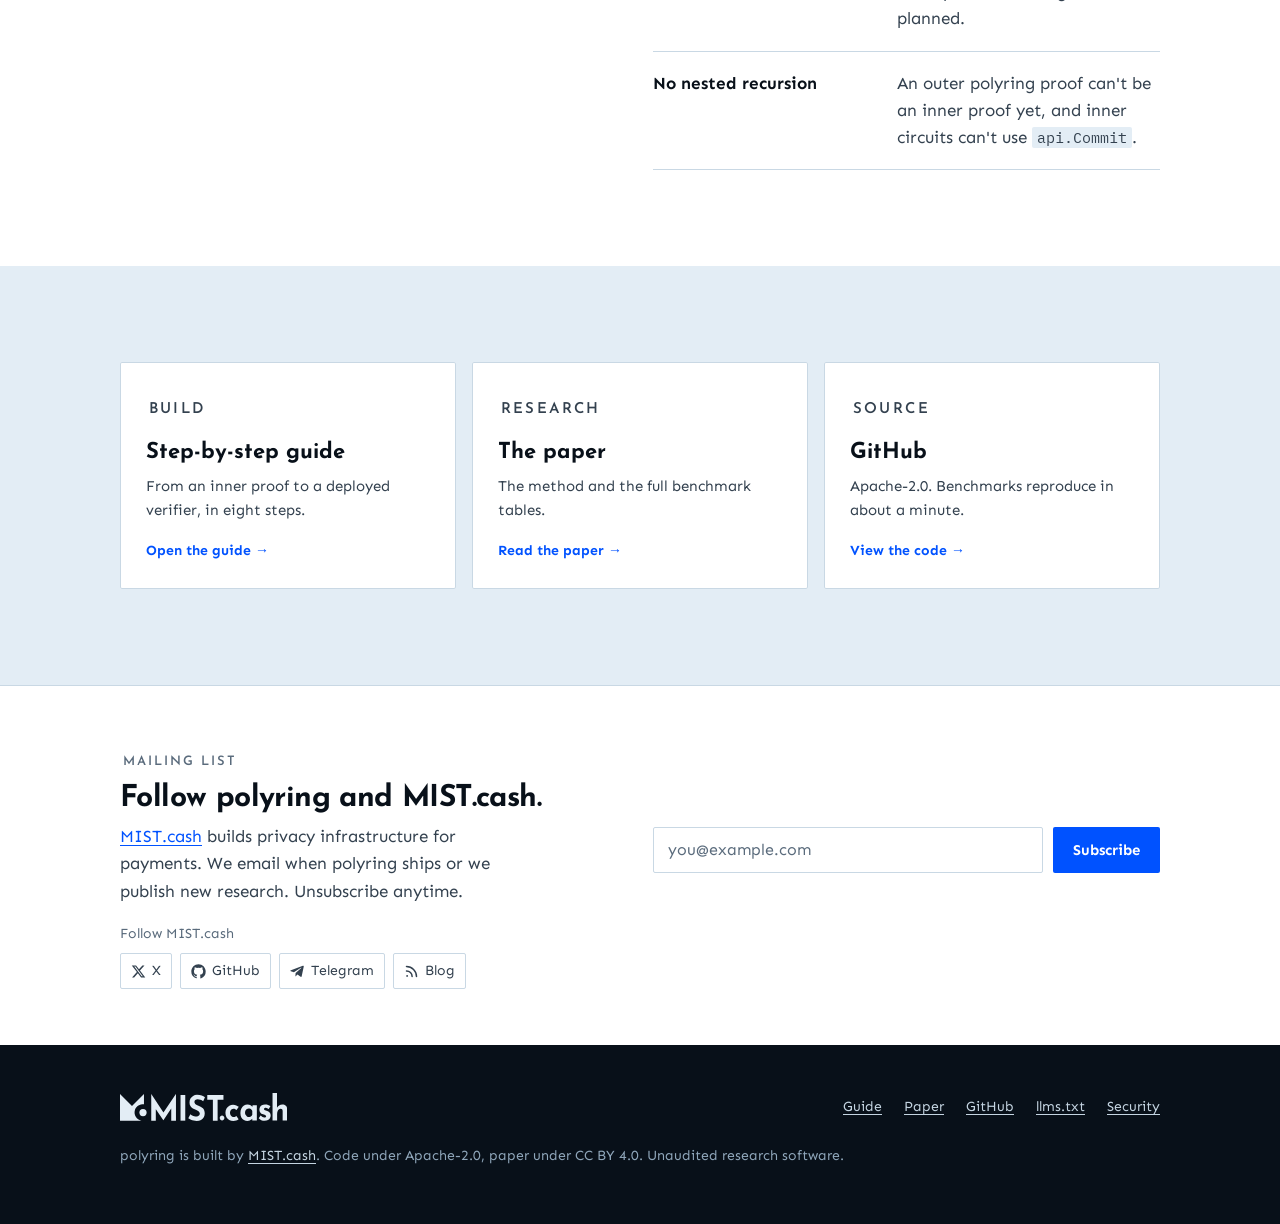
==== commit 53c2a275: "docs: label the hero ring, carry the copy updates into the PDF edition The hero ring now names what " ====
--- a/docs/index.html
+++ b/docs/index.html
@@ -140,8 +140,8 @@
           <div class="ring">
             <canvas id="ring" aria-hidden="true"></canvas>
             <div class="core">
-              <div class="id">F² · L<sub>1</sub>L<sub>2</sub>L<sub>3</sub> = Q · P<sub>12</sub> + R</div>
-              <div class="cap">every loop step,<br>one batched check</div>
+              <div class="id">Miller loop</div>
+              <div class="cap">over the F<sub>q¹²</sub> ring</div>
             </div>
           </div>
           <figcaption class="ring-cap">The signed digits of BN254's Miller loop. polyring turns each step into one
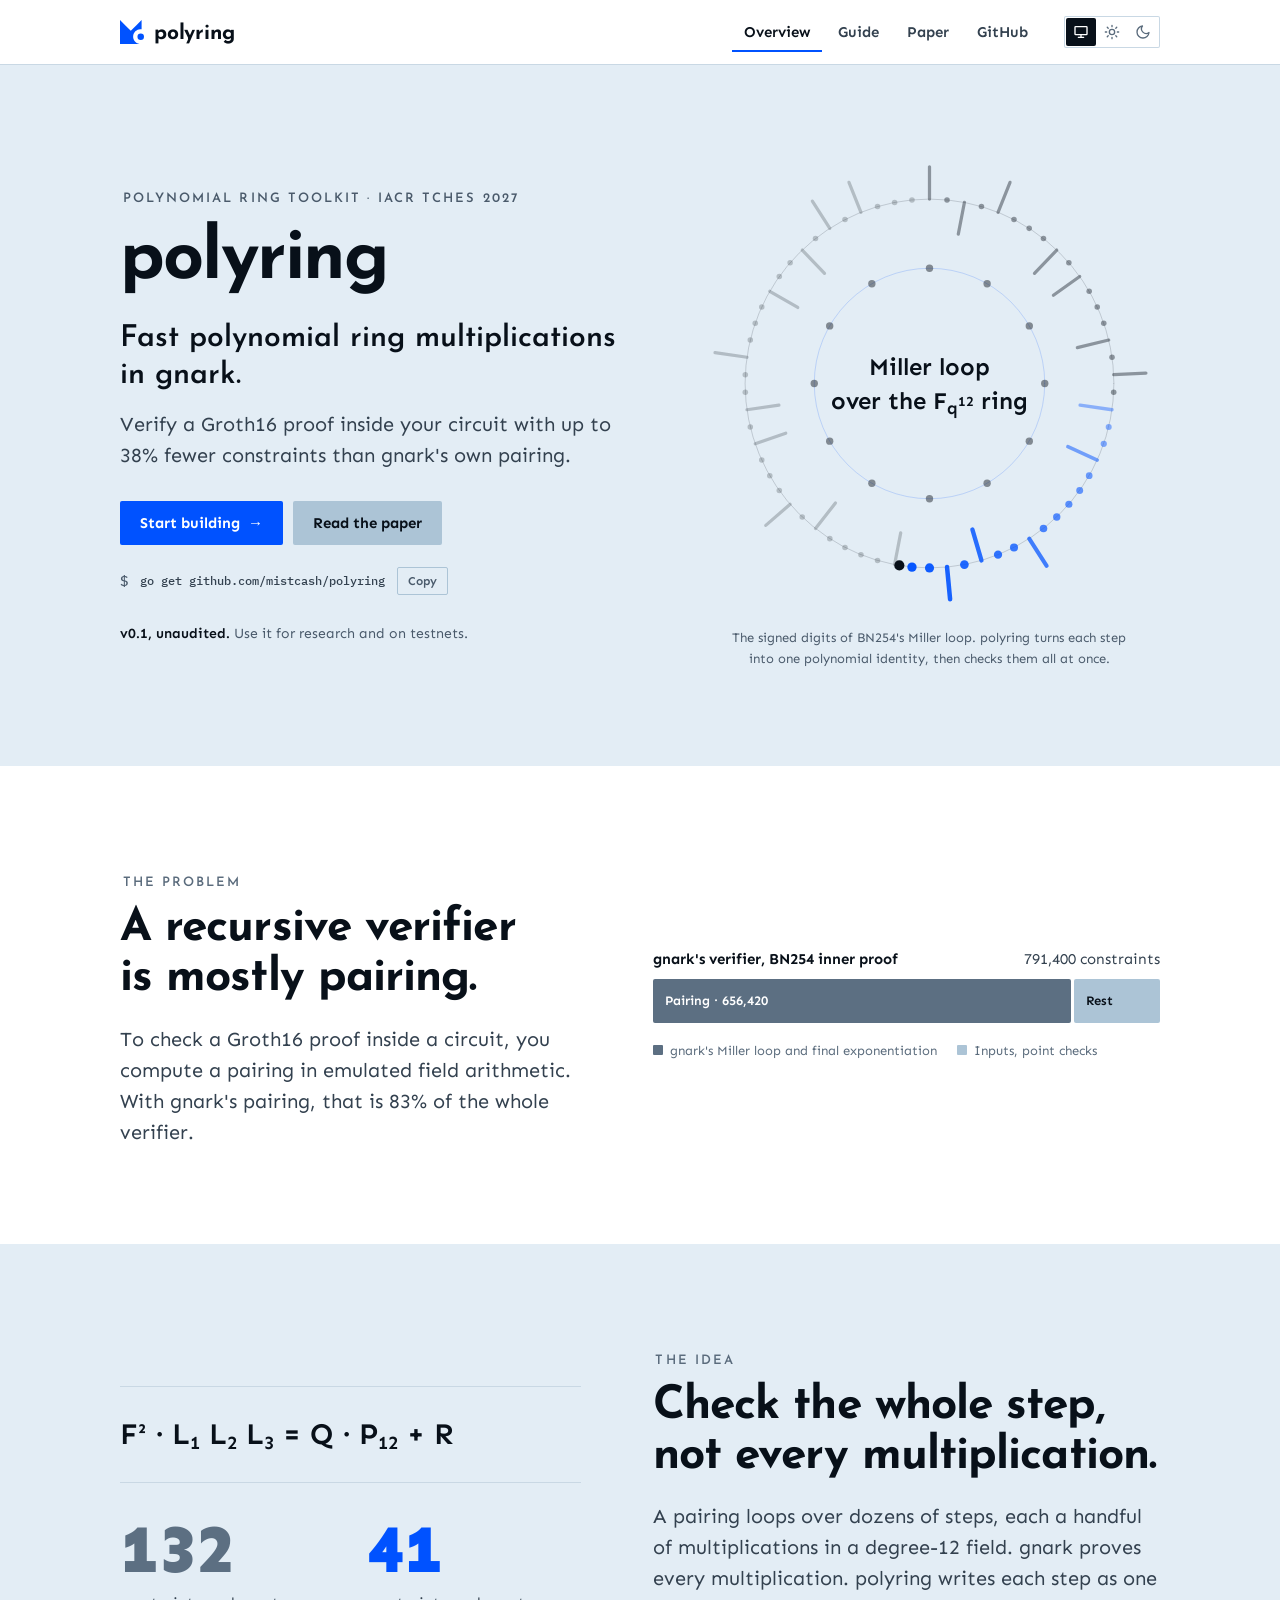
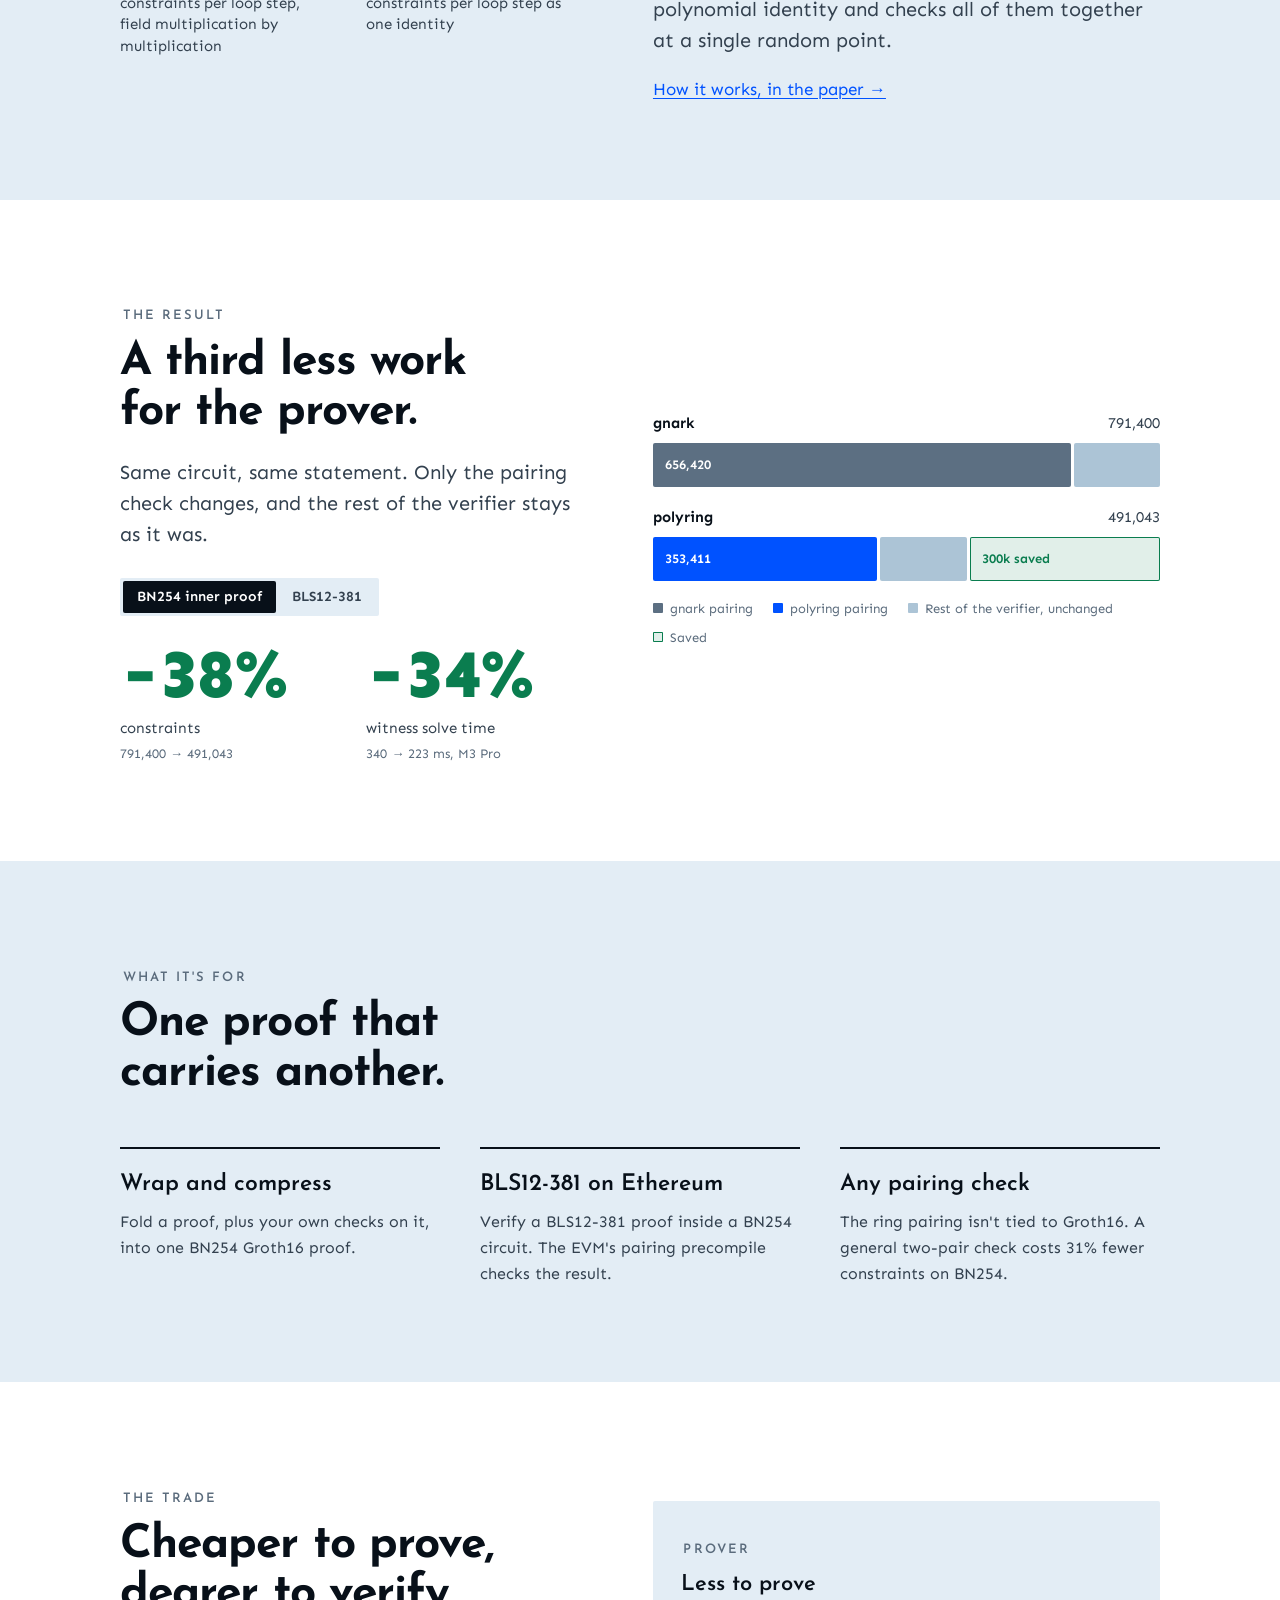
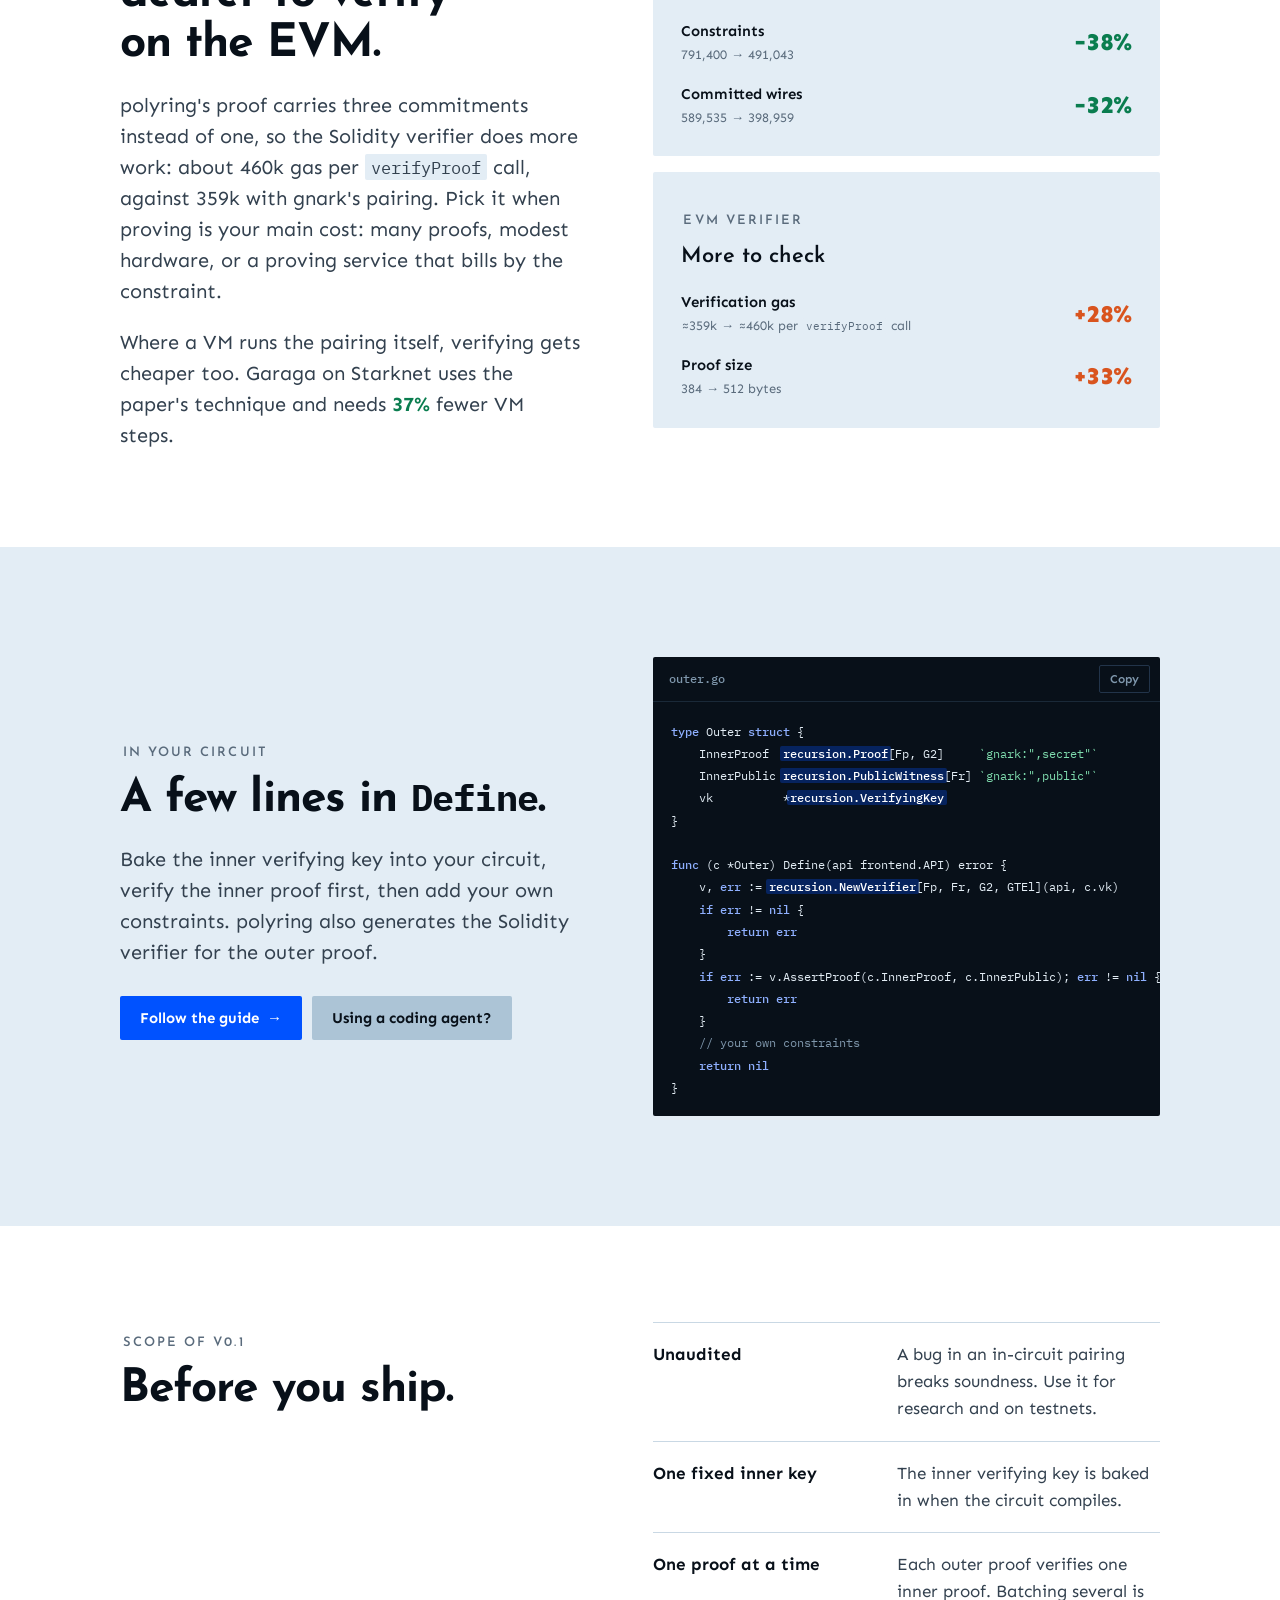
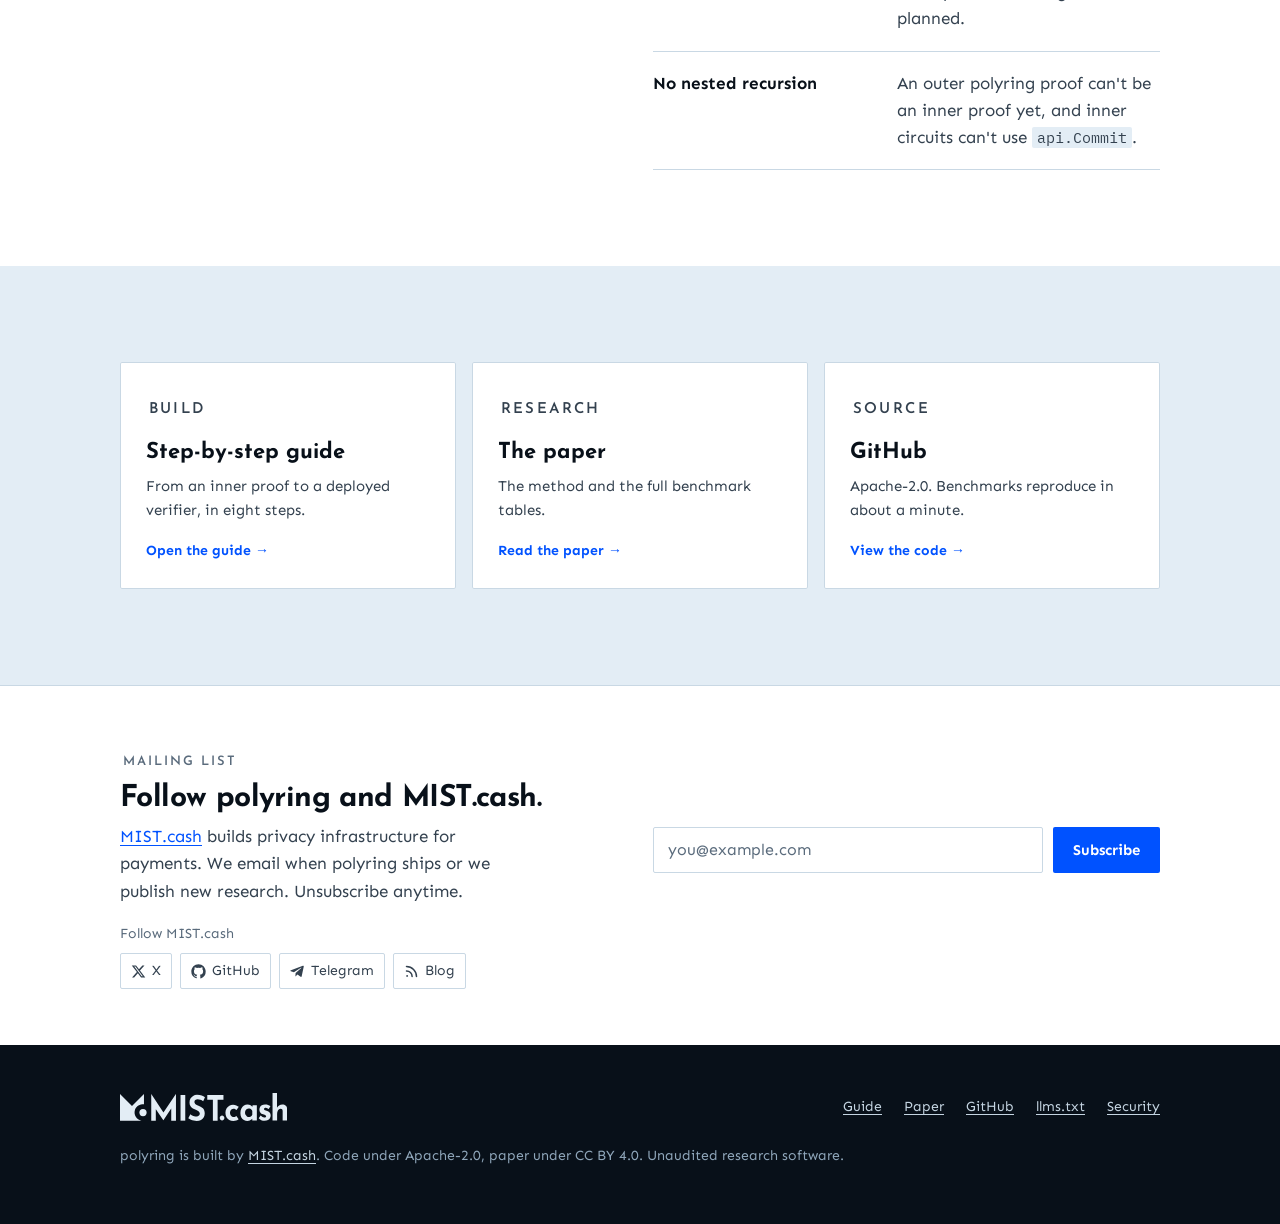
==== commit 9b46726b: "docs: set the hero ring label in one larger size Both lines of the ring label share one size and wei" ====
--- a/docs/index.html
+++ b/docs/index.html
@@ -141,7 +141,7 @@
             <canvas id="ring" aria-hidden="true"></canvas>
             <div class="core">
               <div class="id">Miller loop</div>
-              <div class="cap">over the F<sub>q¹²</sub> ring</div>
+              <div class="cap">over the F<sub>q<sup>12</sup></sub> ring</div>
             </div>
           </div>
           <figcaption class="ring-cap">The signed digits of BN254's Miller loop. polyring turns each step into one
--- a/docs/assets/site.css
+++ b/docs/assets/site.css
@@ -594,21 +594,28 @@
   display: grid;
   place-content: center;
   text-align: center;
-  gap: 10px;
+  gap: 4px;
   padding: 26%;
   pointer-events: none;
 }
 
-.ring .core .id {
-  font: 600 clamp(14px, 1.9vw, 18px)/1.4 var(--text);
+.ring .core .id,
+.ring .core .cap {
+  font: 600 clamp(18px, 2.2vw, 24px)/1.25 var(--text);
   color: var(--hero-head);
   white-space: nowrap;
 }
 
-.ring .core .cap {
-  font-size: 12px;
-  line-height: 1.45;
-  color: var(--hero-muted);
+.ring .core .cap sub {
+  font-size: 0.72em;
+  vertical-align: -0.3em;
+  line-height: 0;
+}
+
+.ring .core .cap sub sup {
+  font-size: 0.8em;
+  vertical-align: 0.55em;
+  line-height: 0;
 }
 
 .ring .core .id sub {
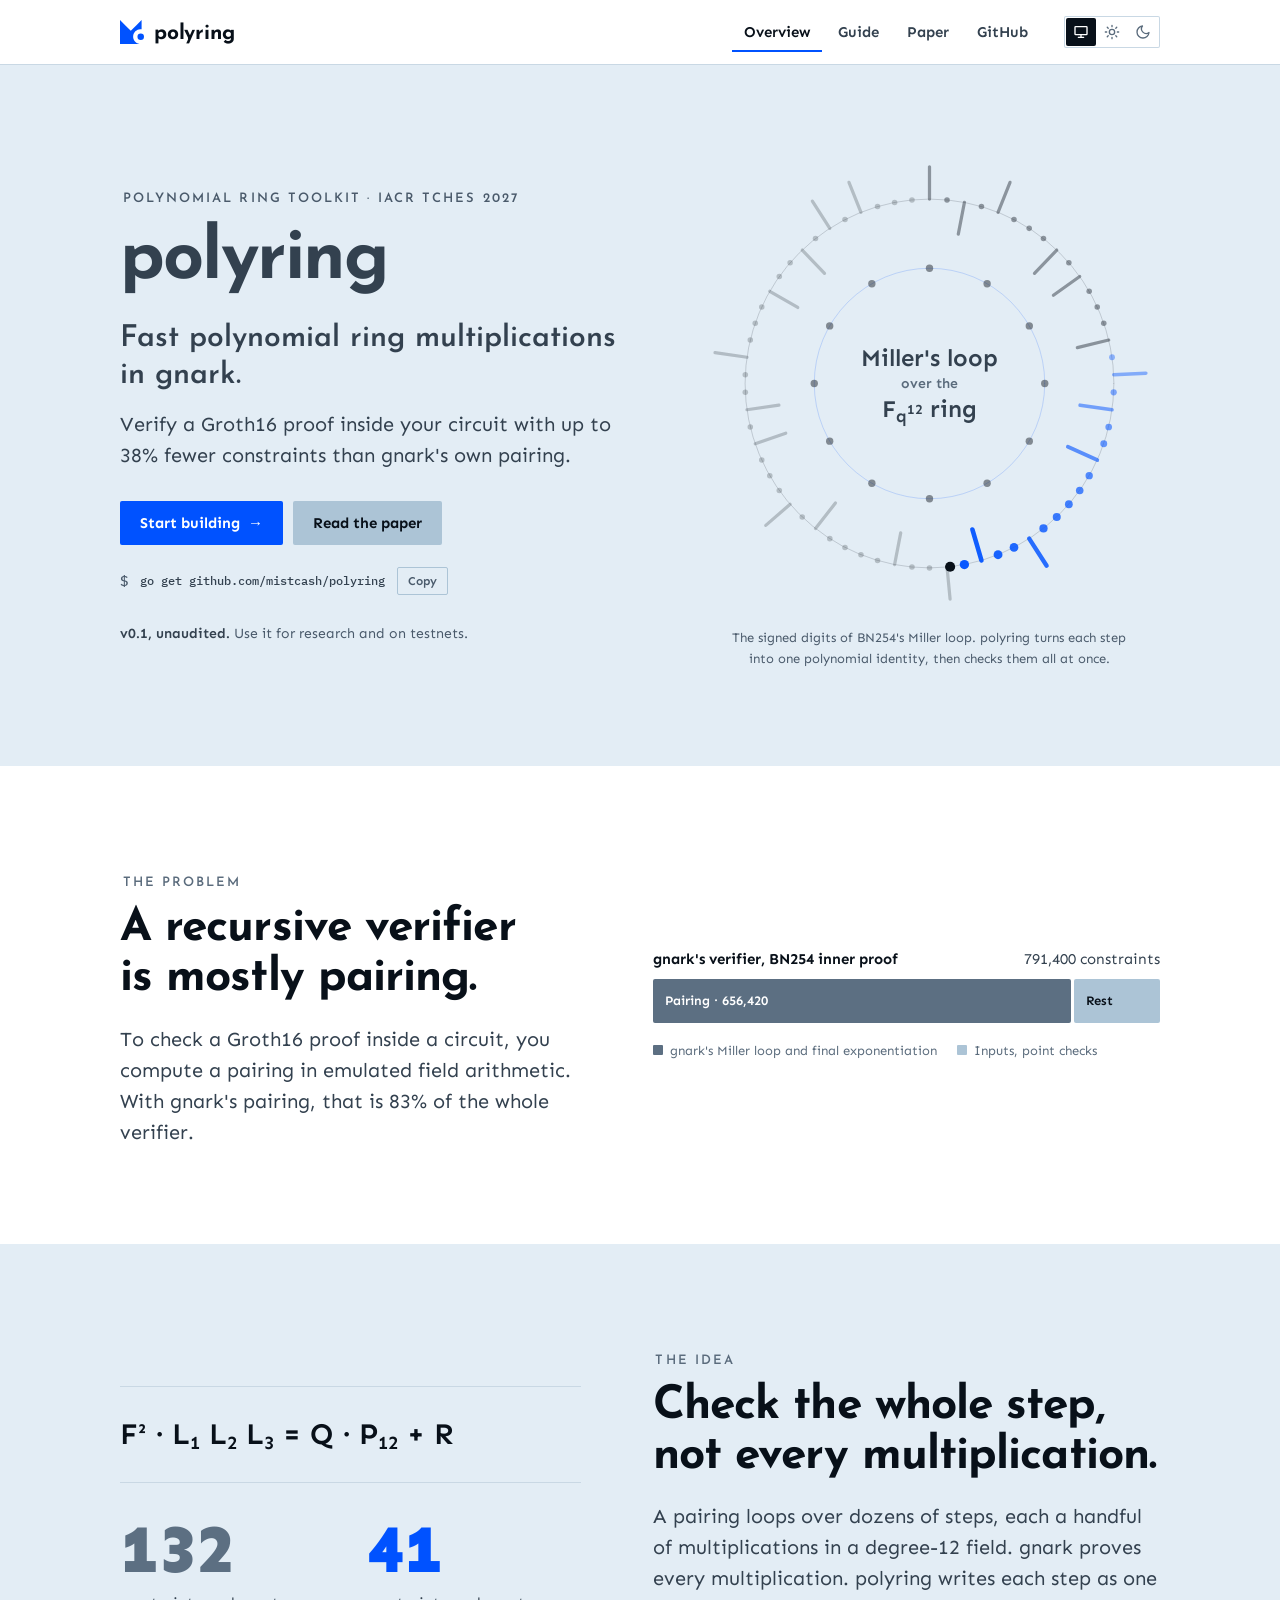
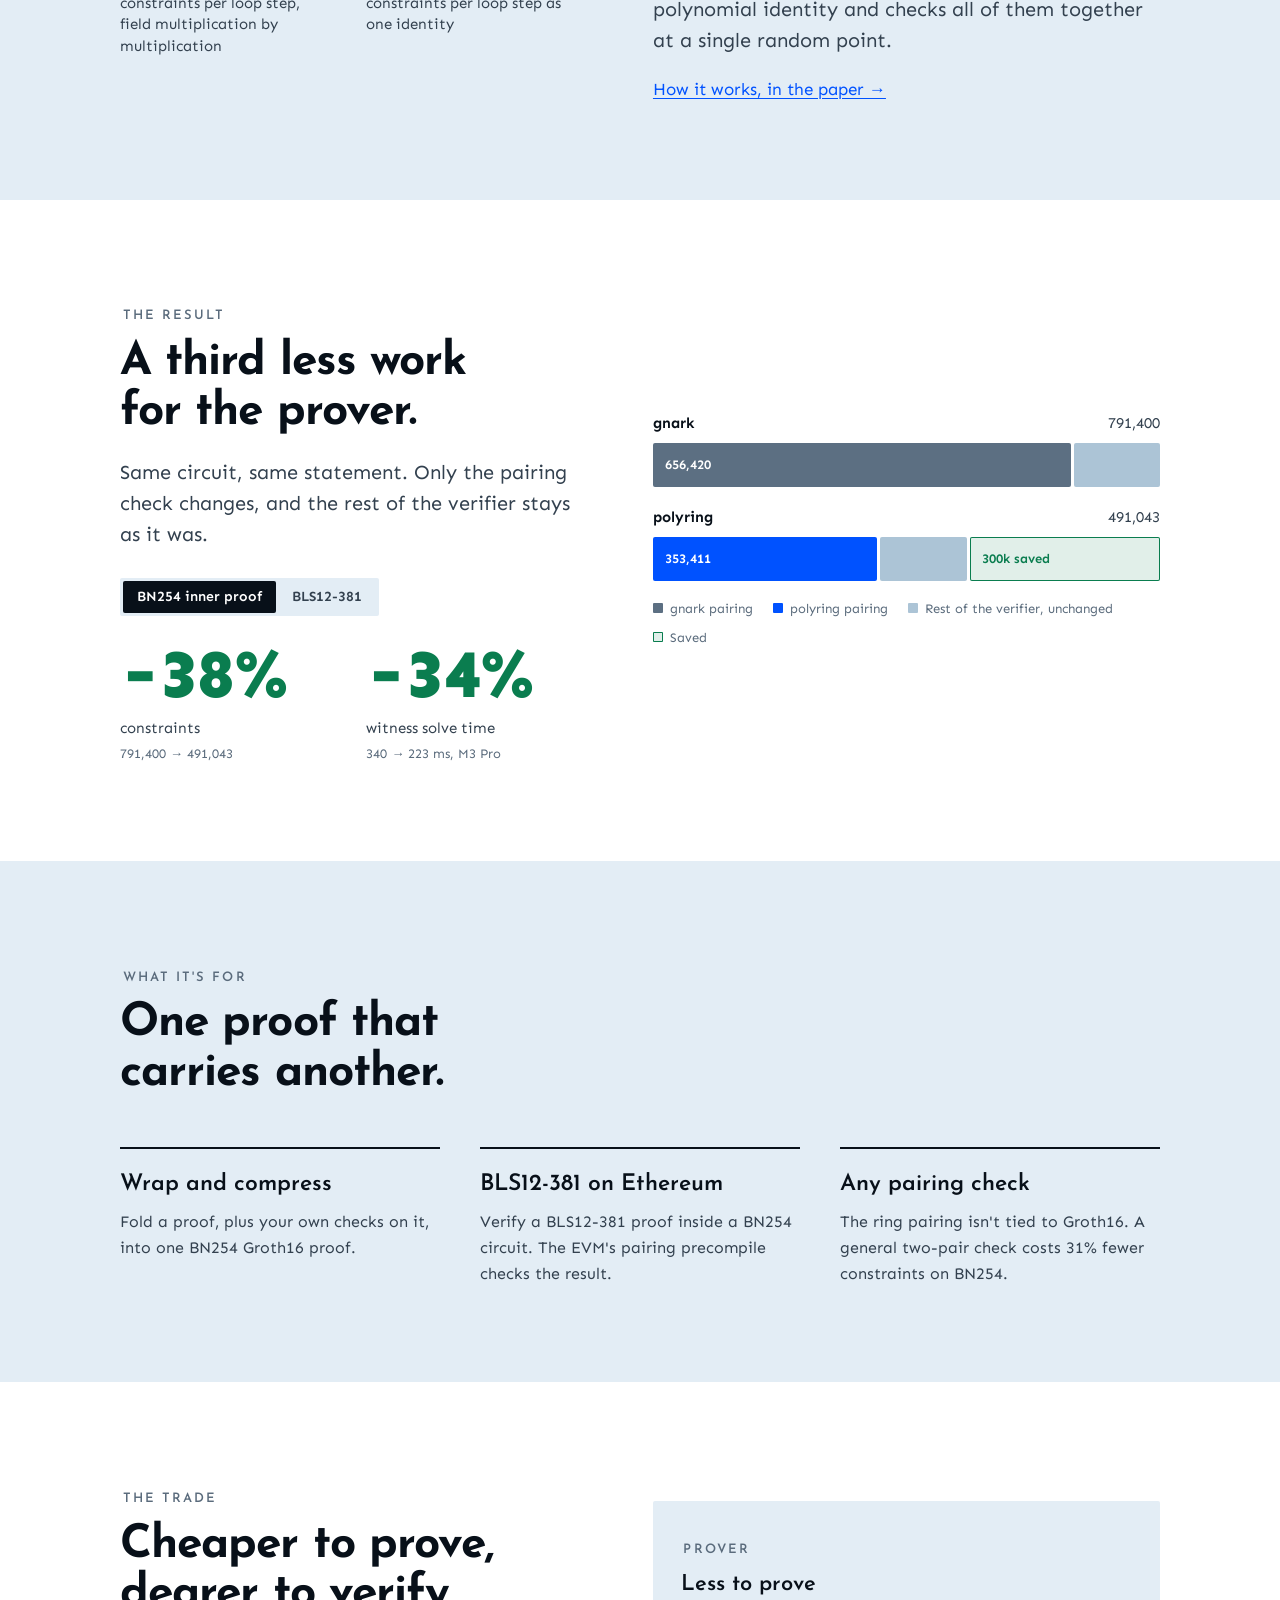
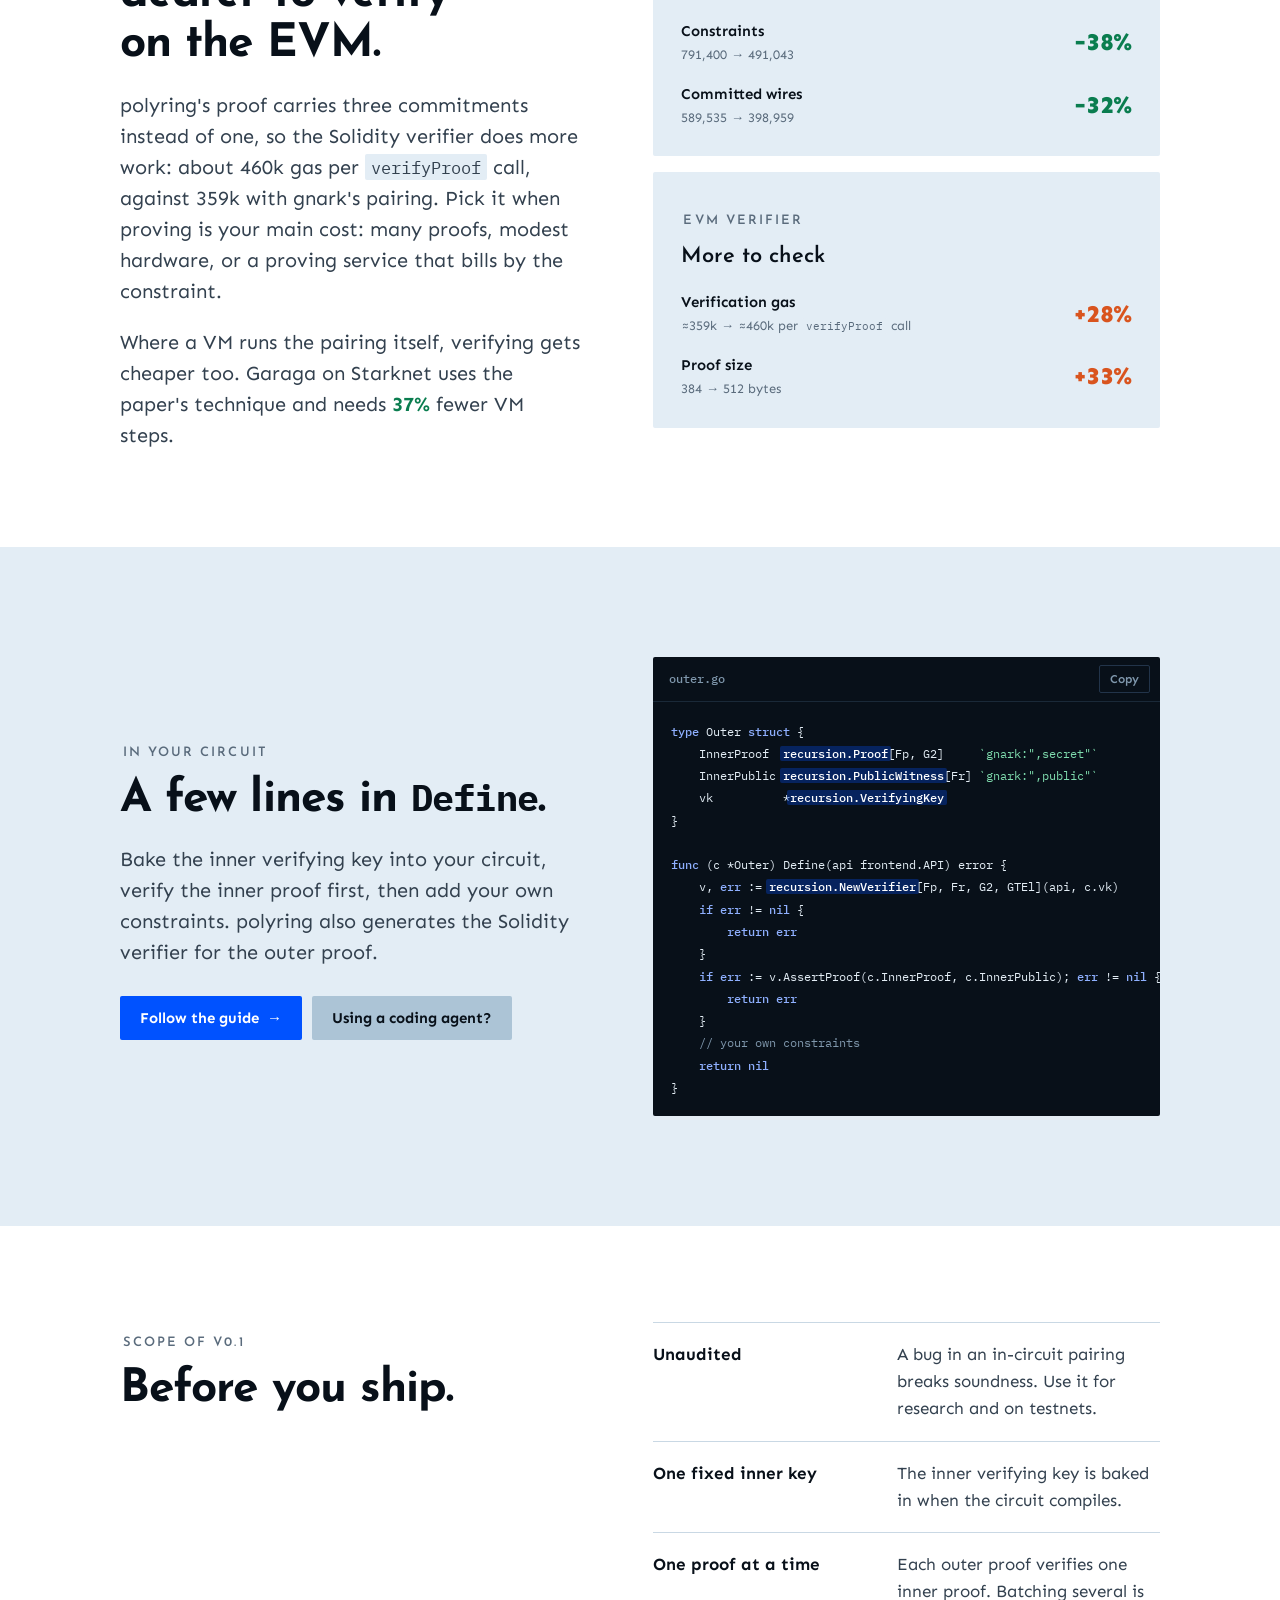
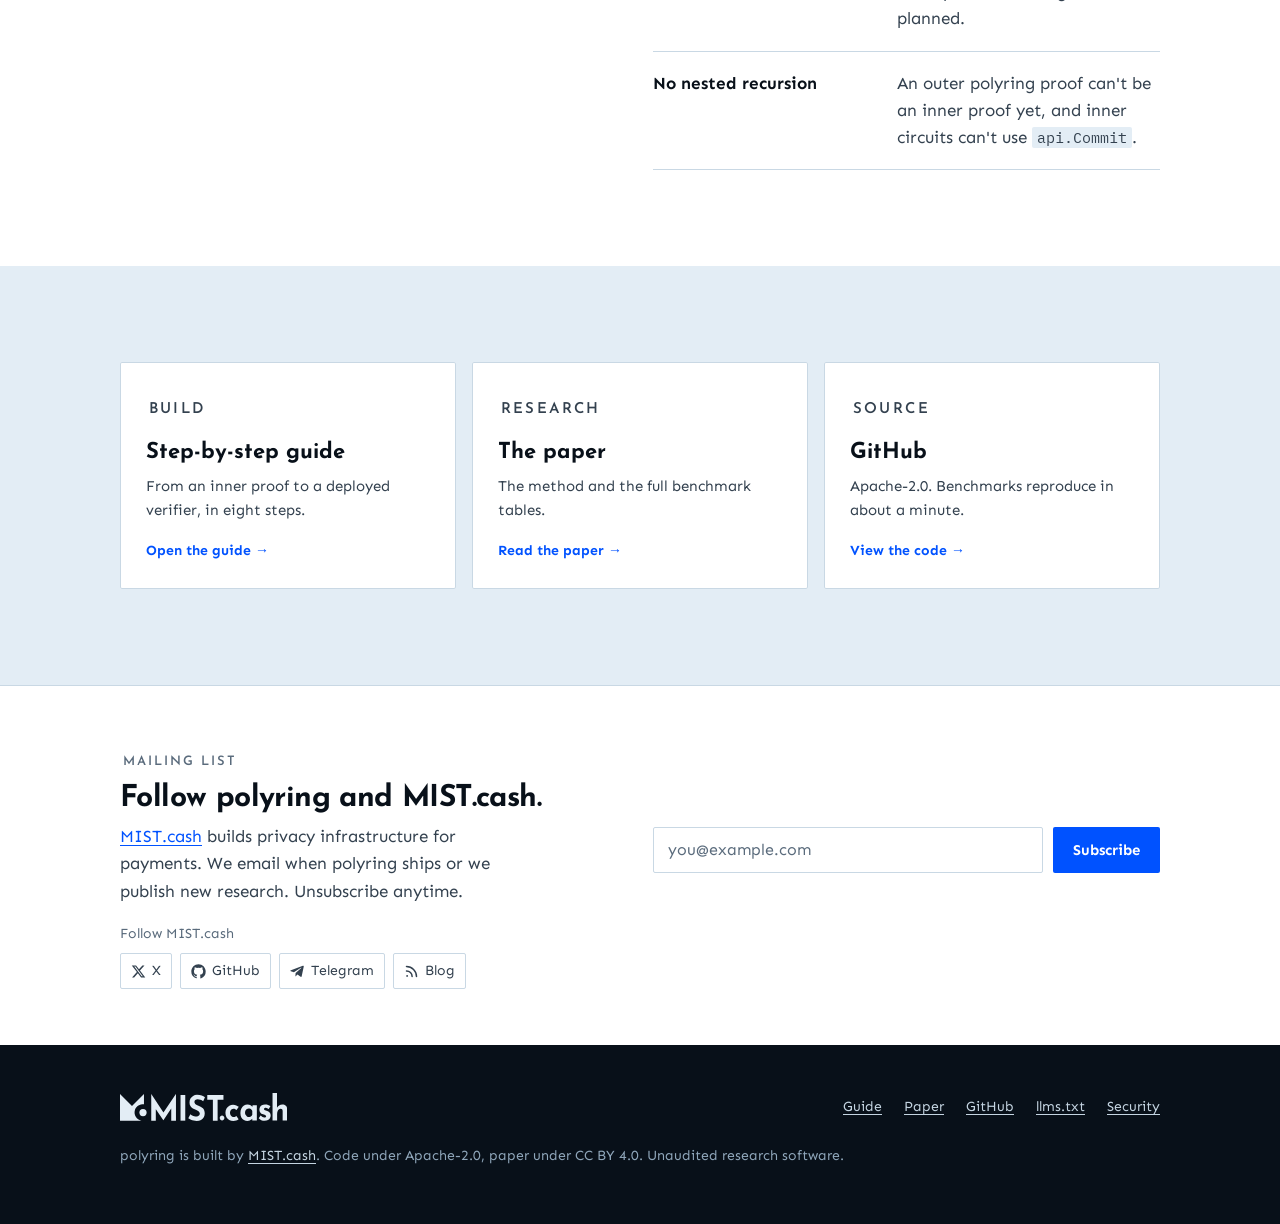
==== commit 7e17a833: "chore: hero headline" ====
--- a/docs/index.html
+++ b/docs/index.html
@@ -140,8 +140,11 @@
           <div class="ring">
             <canvas id="ring" aria-hidden="true"></canvas>
             <div class="core">
-              <div class="id">Miller loop</div>
-              <div class="cap">over the F<sub>q<sup>12</sup></sub> ring</div>
+              <div class="cap">
+                Miller's loop
+                <div class="small">over the</div>
+                F<sub>q<sup>12</sup></sub> ring
+              </div>
             </div>
           </div>
           <figcaption class="ring-cap">The signed digits of BN254's Miller loop. polyring turns each step into one
--- a/docs/assets/site.css
+++ b/docs/assets/site.css
@@ -33,7 +33,7 @@
   --track: #eef3f8;
   /* hero */
   --hero: #e3edf5;
-  --hero-head: #081019;
+  --hero-head: #33414f;
   --hero-lead: #33414f;
   --hero-muted: #4a5a6b;
   --hero-line: #acc4d6;
@@ -72,7 +72,7 @@
     --gnark: #5b7389;
     --track: #13202e;
     --hero: #050b12;
-    --hero-head: #ffffff;
+    --hero-head: #c4d4e1;
     --hero-lead: #c4d4e1;
     --hero-muted: #8fa6ba;
     --hero-line: #22344a;
@@ -105,7 +105,7 @@
   --gnark: #5b7389;
   --track: #13202e;
   --hero: #050b12;
-  --hero-head: #ffffff;
+  --hero-head: #c4d4e1;
   --hero-lead: #c4d4e1;
   --hero-muted: #8fa6ba;
   --hero-line: #22344a;
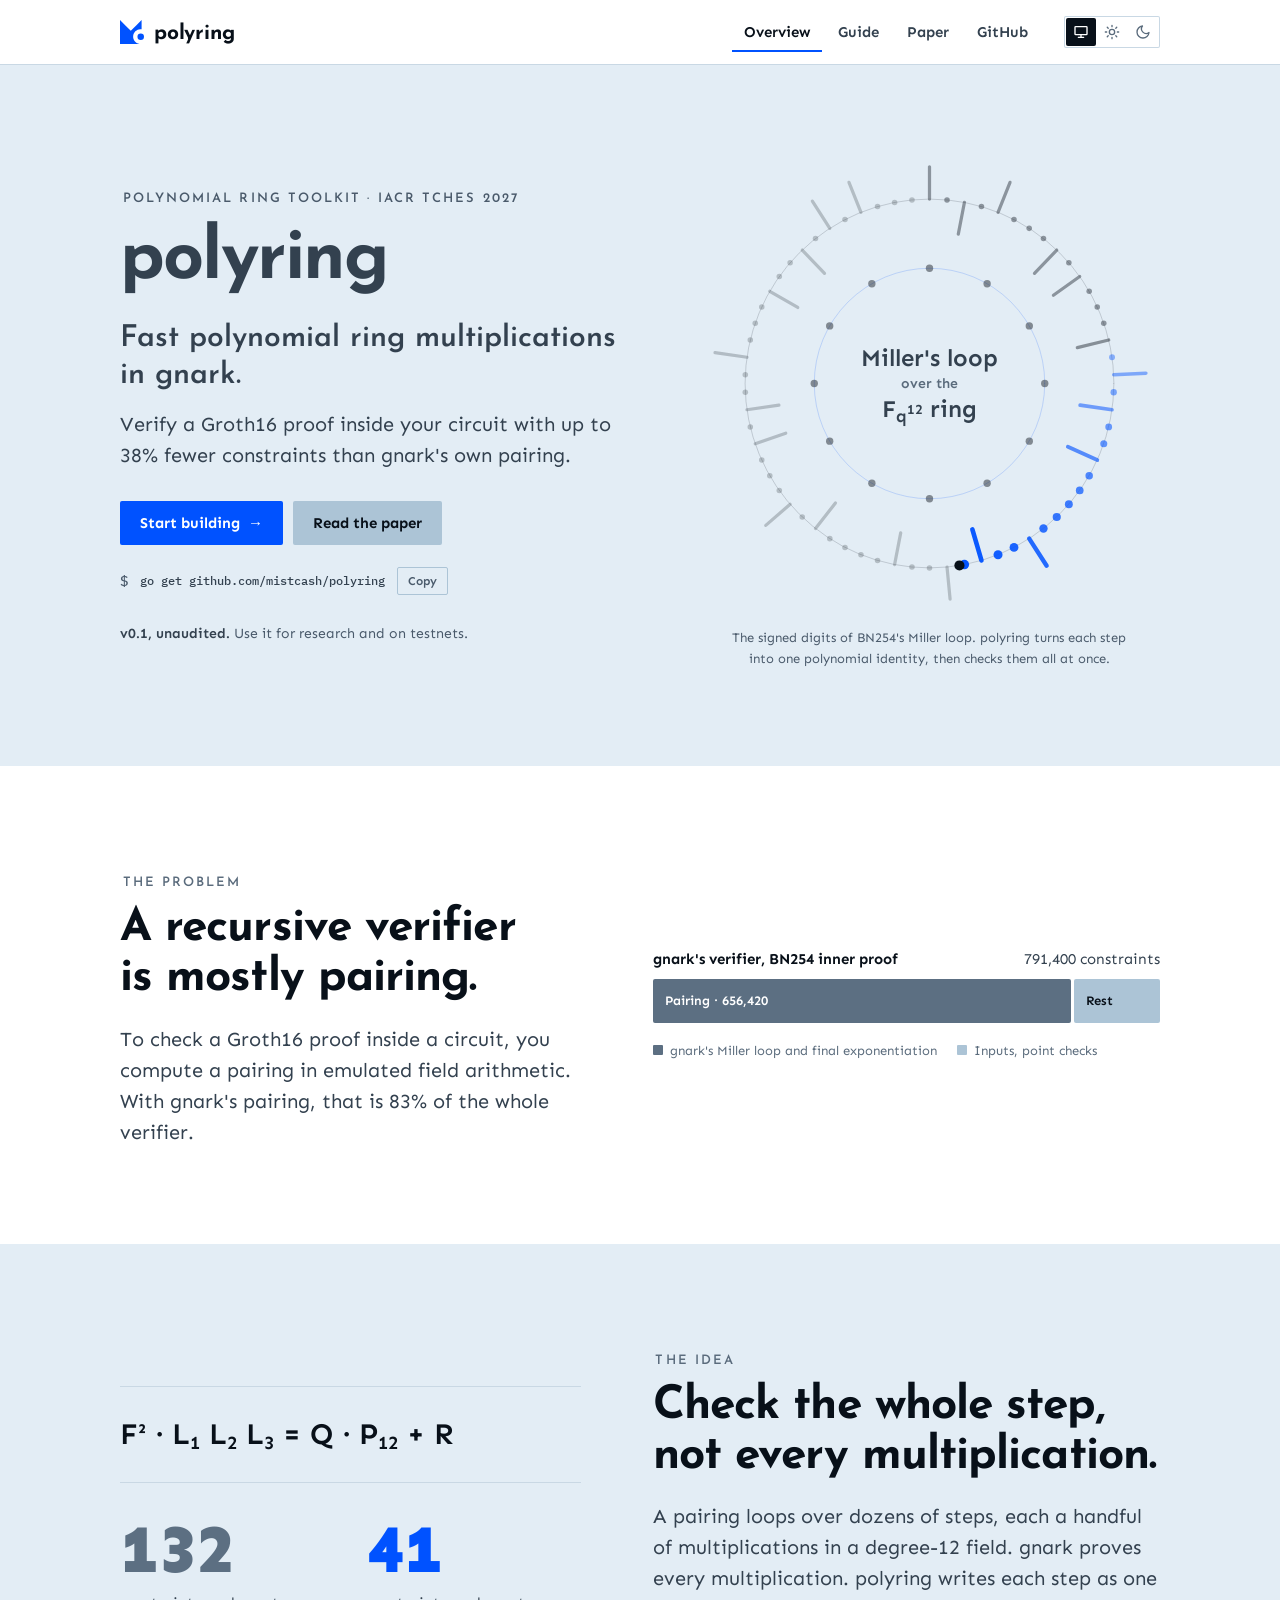
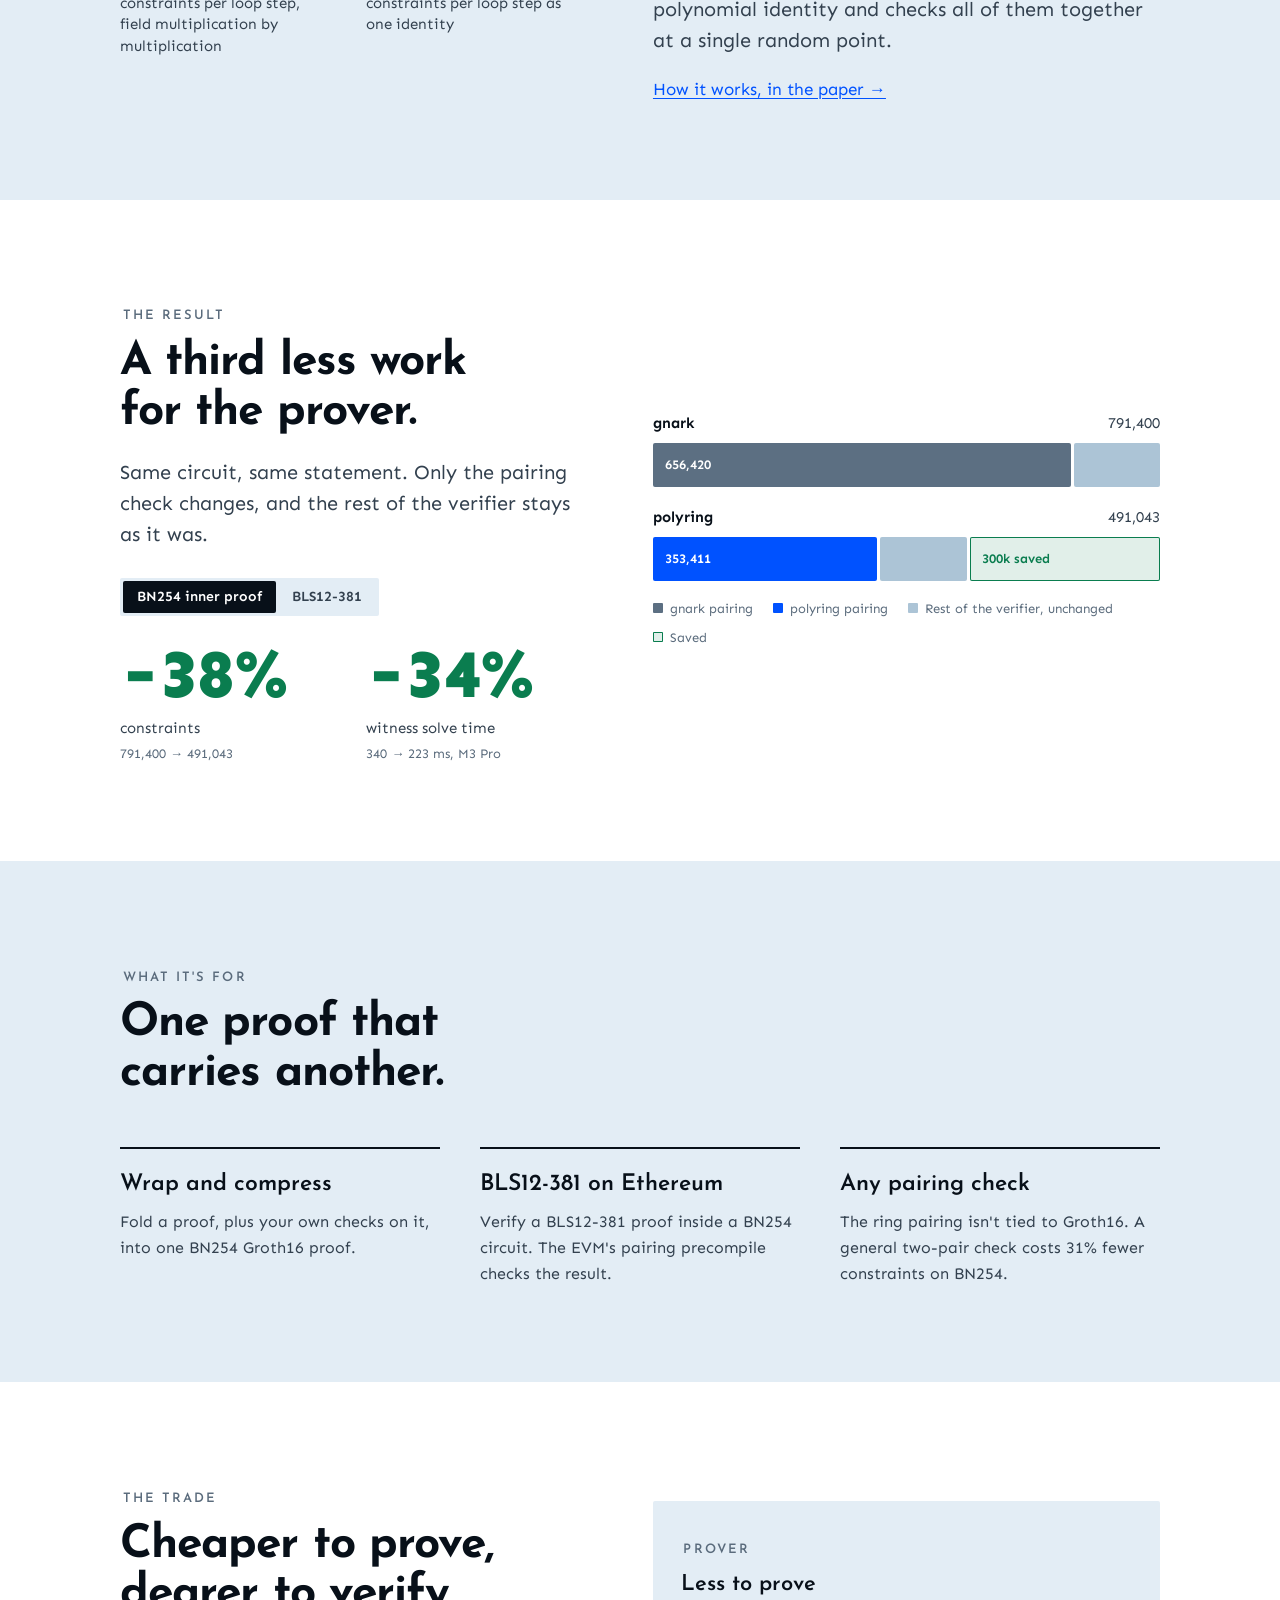
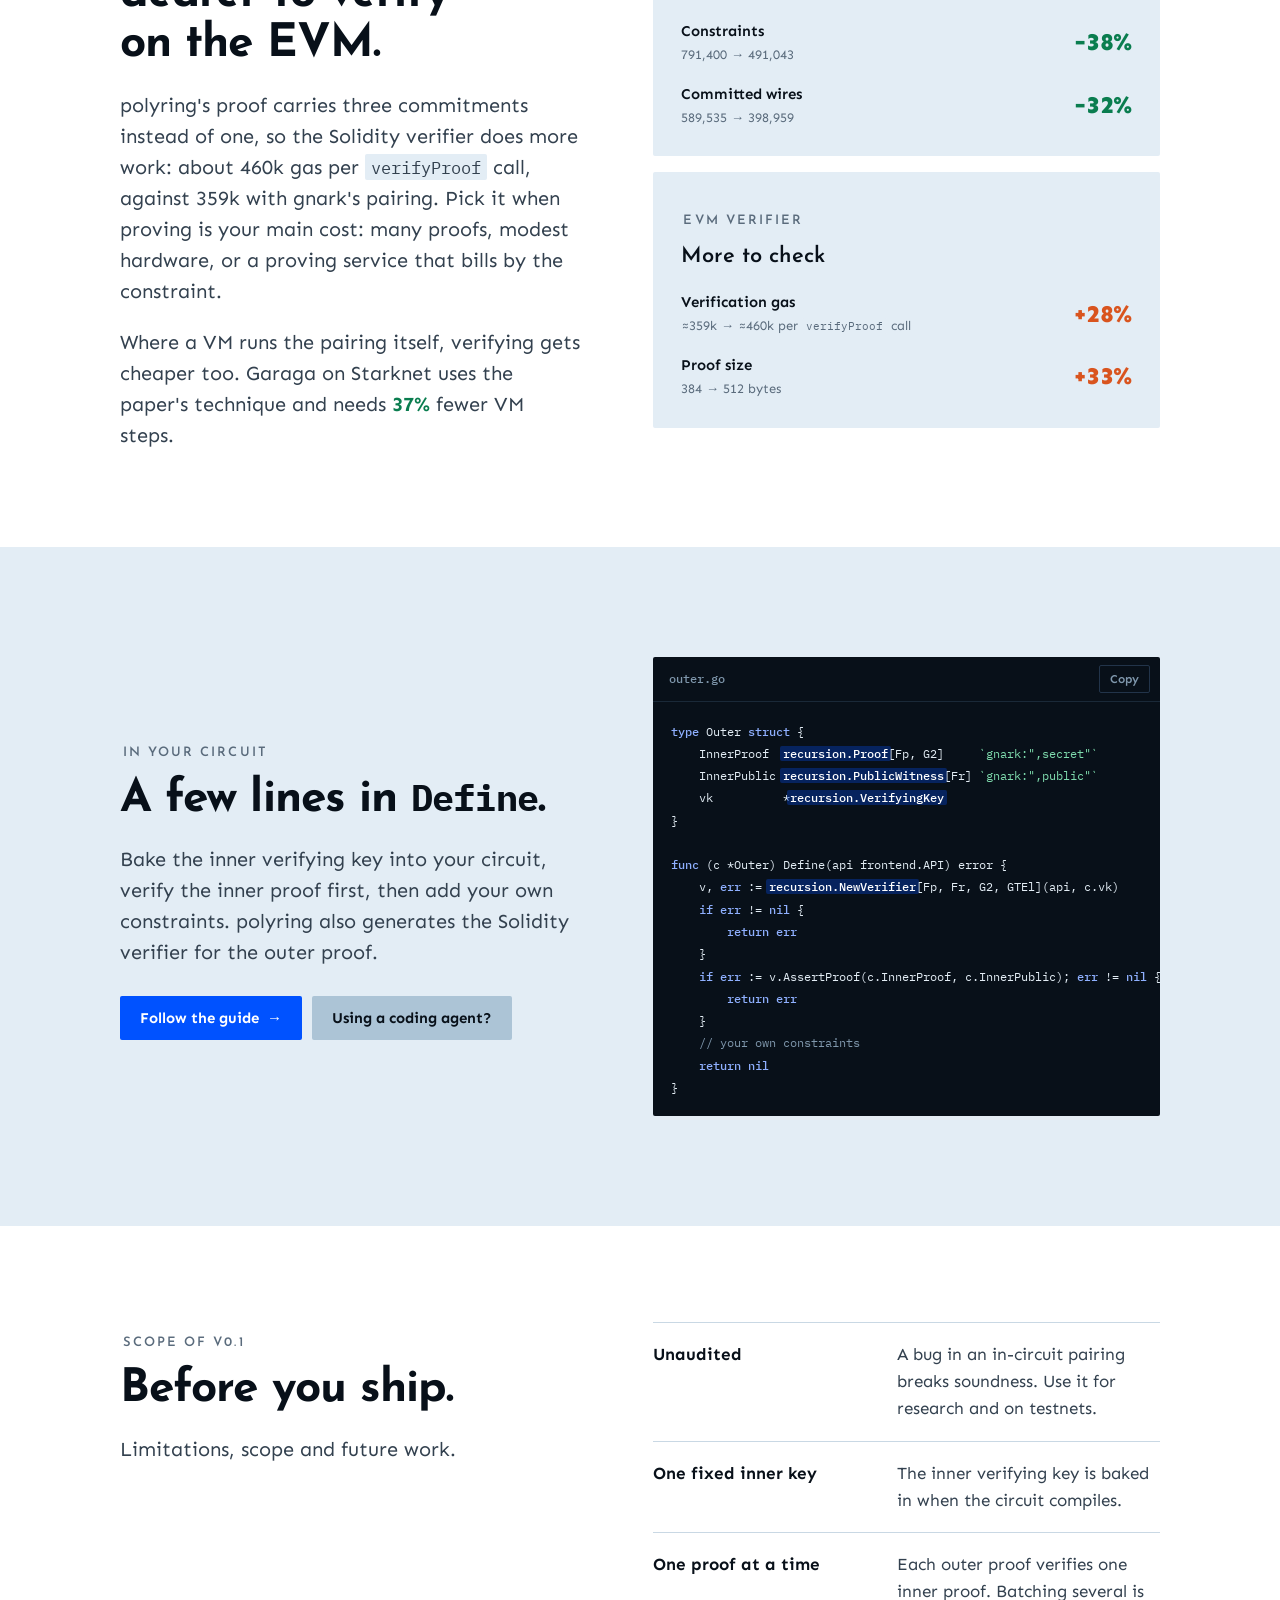
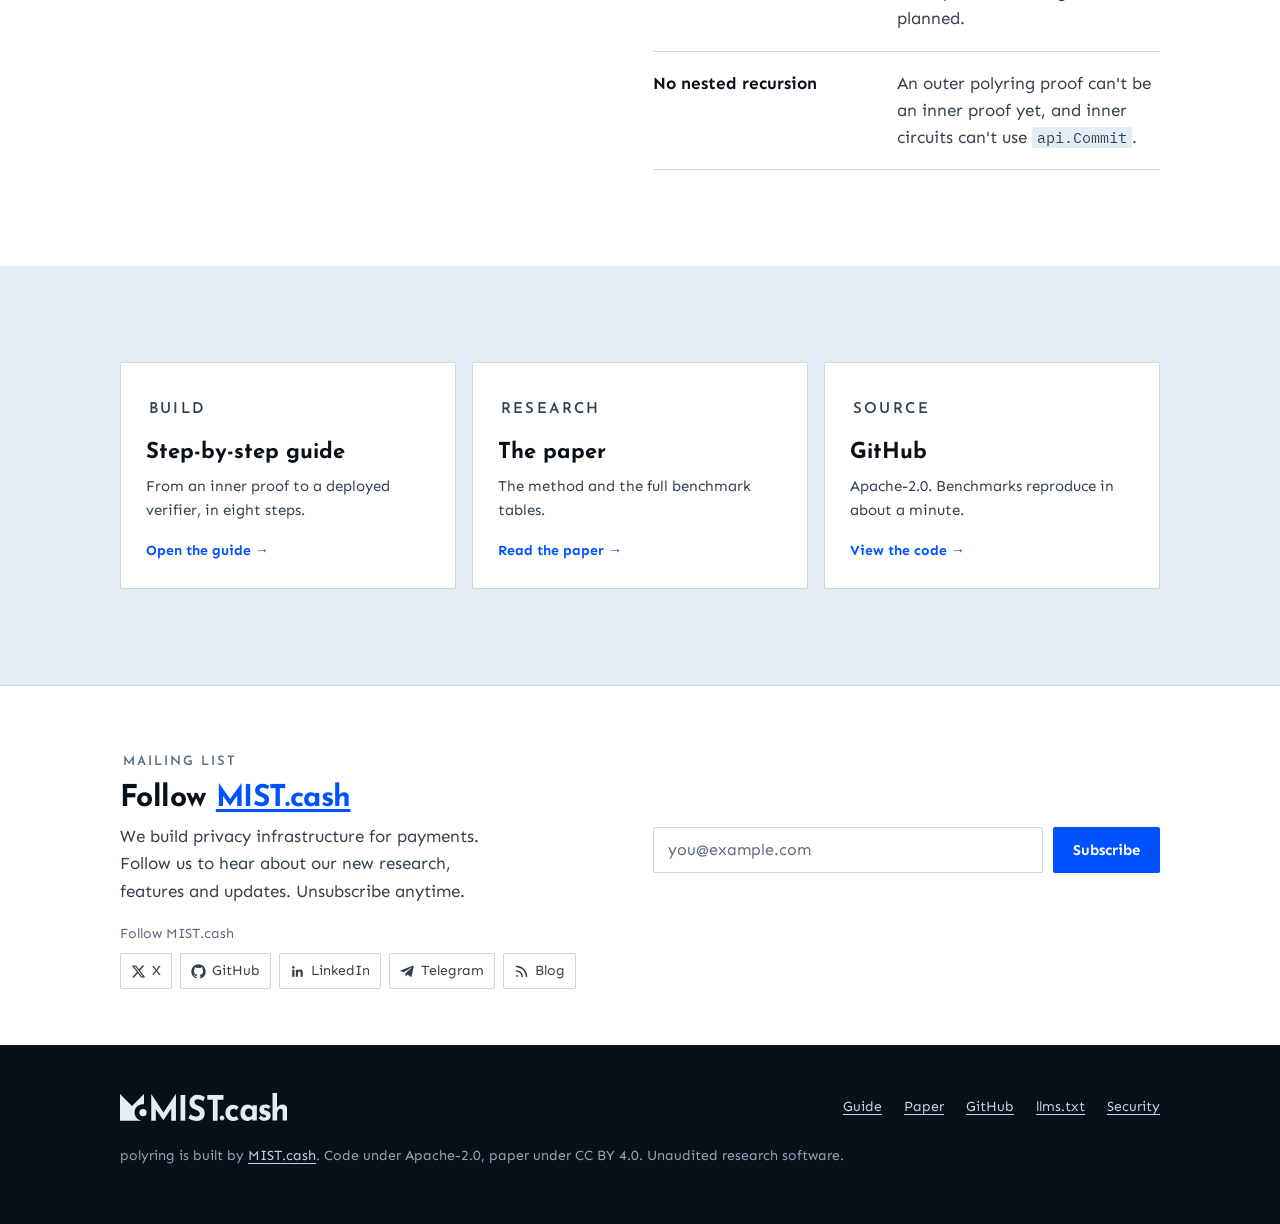
==== commit c8c26f53: "chore: socials and minor updates Co-Authored-By: Meez <301009837+shrameez@users.noreply.github.com>" ====
--- a/docs/index.html
+++ b/docs/index.html
@@ -362,6 +362,7 @@
         <div>
           <span class="eyebrow">Scope of v0.1</span>
           <h2 id="limits-h">Before you ship.</h2>
+          <p class="lead">Limitations, scope and future work.</p>
         </div>
         <ul class="limits">
           <li><b>Unaudited</b><span>A bug in an in-circuit pairing breaks soundness. Use it for research and on
@@ -390,19 +391,44 @@
       <div class="wrap">
         <div>
           <span class="eyebrow">Mailing list</span>
-          <h2 id="subscribe-h">Follow polyring and MIST.cash.</h2>
-          <p><a href="https://mist.cash">MIST.cash</a> builds privacy infrastructure for payments. We email when polyring ships or we publish new research. Unsubscribe anytime.</p>
-        <div class="socials"><span>Follow MIST.cash</span>
-          <a href="https://x.com/_mistcash"><svg viewBox="0 0 24 24" fill="currentColor" aria-hidden="true"><path d="M18.244 2.25h3.308l-7.227 8.26 8.502 11.24H16.17l-5.214-6.817L4.99 21.75H1.68l7.73-8.835L1.254 2.25H8.08l4.713 6.231zm-1.161 17.52h1.833L7.084 4.126H5.117z"/></svg>X</a>
-          <a href="https://github.com/mistcash"><svg viewBox="0 0 24 24" fill="currentColor" aria-hidden="true"><path d="M12 .5C5.73.5.5 5.73.5 12a11.5 11.5 0 0 0 7.86 10.92c.58.1.79-.25.79-.56v-2c-3.2.7-3.87-1.37-3.87-1.37-.52-1.33-1.28-1.68-1.28-1.68-1.05-.72.08-.7.08-.7 1.16.08 1.77 1.19 1.77 1.19 1.03 1.77 2.7 1.26 3.36.96.1-.75.4-1.26.73-1.55-2.55-.29-5.24-1.28-5.24-5.69 0-1.26.45-2.29 1.19-3.1-.12-.29-.52-1.46.11-3.05 0 0 .97-.31 3.17 1.18a11 11 0 0 1 5.77 0c2.2-1.49 3.17-1.18 3.17-1.18.63 1.59.23 2.76.11 3.05.74.81 1.19 1.84 1.19 3.1 0 4.42-2.7 5.4-5.26 5.68.41.36.78 1.06.78 2.14v3.17c0 .31.21.67.8.56A11.5 11.5 0 0 0 23.5 12C23.5 5.73 18.27.5 12 .5z"/></svg>GitHub</a>
-          <a href="https://t.me/shramee"><svg viewBox="0 0 24 24" fill="currentColor" aria-hidden="true"><path d="M21.94 4.3 18.7 19.6c-.24 1.08-.88 1.35-1.78.84l-4.93-3.63-2.38 2.29c-.26.26-.48.48-.99.48l.35-5.02 9.14-8.26c.4-.35-.09-.55-.62-.2L6.2 13.2l-4.87-1.52c-1.06-.33-1.08-1.06.22-1.57L20.6 2.77c.88-.33 1.65.2 1.34 1.53z"/></svg>Telegram</a>
-          <a href="https://mist.cash/blog"><svg viewBox="0 0 24 24" fill="none" stroke="currentColor" stroke-width="2.4" stroke-linecap="round" aria-hidden="true"><path d="M4 11a9 9 0 0 1 9 9M4 4a16 16 0 0 1 16 16"/><circle cx="5" cy="19" r="1.5" fill="currentColor" stroke="none"/></svg>Blog</a>
-        </div>
+          <h2 id="subscribe-h">Follow <a href="https://mist.cash">MIST.cash</a></h2>
+          <p>
+            We build privacy infrastructure for payments.
+            Follow us to hear about our new research, features and updates. Unsubscribe anytime.
+          </p>
+          <div class="socials"><span class="head">Follow MIST.cash</span>
+            <a class="icon-only" href="https://x.com/_mistcash" aria-label="X"><svg viewBox="0 0 24 24"
+                fill="currentColor" aria-hidden="true">
+                <path
+                  d="M18.244 2.25h3.308l-7.227 8.26 8.502 11.24H16.17l-5.214-6.817L4.99 21.75H1.68l7.73-8.835L1.254 2.25H8.08l4.713 6.231zm-1.161 17.52h1.833L7.084 4.126H5.117z" />
+              </svg><span class="lbl">X</span></a>
+            <a class="icon-only" href="https://github.com/mistcash" aria-label="GitHub"><svg viewBox="0 0 24 24"
+                fill="currentColor" aria-hidden="true">
+                <path
+                  d="M12 .5C5.73.5.5 5.73.5 12a11.5 11.5 0 0 0 7.86 10.92c.58.1.79-.25.79-.56v-2c-3.2.7-3.87-1.37-3.87-1.37-.52-1.33-1.28-1.68-1.28-1.68-1.05-.72.08-.7.08-.7 1.16.08 1.77 1.19 1.77 1.19 1.03 1.77 2.7 1.26 3.36.96.1-.75.4-1.26.73-1.55-2.55-.29-5.24-1.28-5.24-5.69 0-1.26.45-2.29 1.19-3.1-.12-.29-.52-1.46.11-3.05 0 0 .97-.31 3.17 1.18a11 11 0 0 1 5.77 0c2.2-1.49 3.17-1.18 3.17-1.18.63 1.59.23 2.76.11 3.05.74.81 1.19 1.84 1.19 3.1 0 4.42-2.7 5.4-5.26 5.68.41.36.78 1.06.78 2.14v3.17c0 .31.21.67.8.56A11.5 11.5 0 0 0 23.5 12C23.5 5.73 18.27.5 12 .5z" />
+              </svg><span class="lbl">GitHub</span></a>
+            <a class="icon-only" href="https://www.linkedin.com/company/117155039" aria-label="LinkedIn"><svg
+                viewBox="0 0 24 24" fill="currentColor" aria-hidden="true">
+                <path
+                  d="M20.447 20.452h-3.554v-5.569c0-1.328-.027-3.037-1.852-3.037-1.853 0-2.136 1.445-2.136 2.939v5.667H9.351V9h3.414v1.561h.046c.477-.9 1.637-1.85 3.37-1.85 3.601 0 4.267 2.37 4.267 5.455v6.286zM5.337 7.433c-1.144 0-2.063-.926-2.063-2.065 0-1.138.92-2.063 2.063-2.063 1.14 0 2.064.925 2.064 2.063 0 1.139-.925 2.065-2.064 2.065zm1.782 13.019H3.555V9h3.564v11.452z" />
+              </svg><span class="lbl">LinkedIn</span></a>
+            <a class="icon-only" href="https://t.me/+frx6VopIp-FmN2Jl" aria-label="Telegram"><svg viewBox="0 0 24 24"
+                fill="currentColor" aria-hidden="true">
+                <path
+                  d="M21.94 4.3 18.7 19.6c-.24 1.08-.88 1.35-1.78.84l-4.93-3.63-2.38 2.29c-.26.26-.48.48-.99.48l.35-5.02 9.14-8.26c.4-.35-.09-.55-.62-.2L6.2 13.2l-4.87-1.52c-1.06-.33-1.08-1.06.22-1.57L20.6 2.77c.88-.33 1.65.2 1.34 1.53z" />
+              </svg><span class="lbl">Telegram</span></a>
+            <a href="https://mist.cash/blog"><svg viewBox="0 0 24 24" fill="none" stroke="currentColor"
+                stroke-width="2.4" stroke-linecap="round" aria-hidden="true">
+                <path d="M4 11a9 9 0 0 1 9 9M4 4a16 16 0 0 1 16 16" />
+                <circle cx="5" cy="19" r="1.5" fill="currentColor" stroke="none" />
+              </svg><span class="lbl">Blog</span></a>
+          </div>
         </div>
         <form class="signup" action="https://app.loops.so/api/newsletter-form/cmvi3csae08eb0j2fa2j1r12o" method="post">
           <label class="sr-only" for="signup-email">Email address</label>
           <div class="row">
-            <input id="signup-email" type="email" name="email" required autocomplete="email" placeholder="you@example.com">
+            <input id="signup-email" type="email" name="email" required autocomplete="email"
+              placeholder="you@example.com">
             <button class="btn primary" type="submit">Subscribe</button>
           </div>
           <p class="msg" role="status" aria-live="polite"></p>
--- a/docs/assets/site.css
+++ b/docs/assets/site.css
@@ -1188,7 +1188,7 @@
   margin-top: 18px;
 }
 
-.socials span {
+.socials .head {
   flex-basis: 100%;
   font-size: 14px;
   color: var(--muted);
@@ -1214,6 +1214,27 @@
 .socials svg {
   width: 15px;
   height: 15px;
+}
+
+/* On mobile the profile links become icon-only buttons: bigger icons, larger tap
+   targets. Blog keeps its label. */
+@media (max-width: 560px) {
+  .socials {
+    gap: 10px;
+  }
+
+  .socials a {
+    padding: 12px;
+  }
+
+  .socials svg {
+    width: 20px;
+    height: 20px;
+  }
+
+  .socials a.icon-only .lbl {
+    display: none;
+  }
 }
 
 .signup .row {
